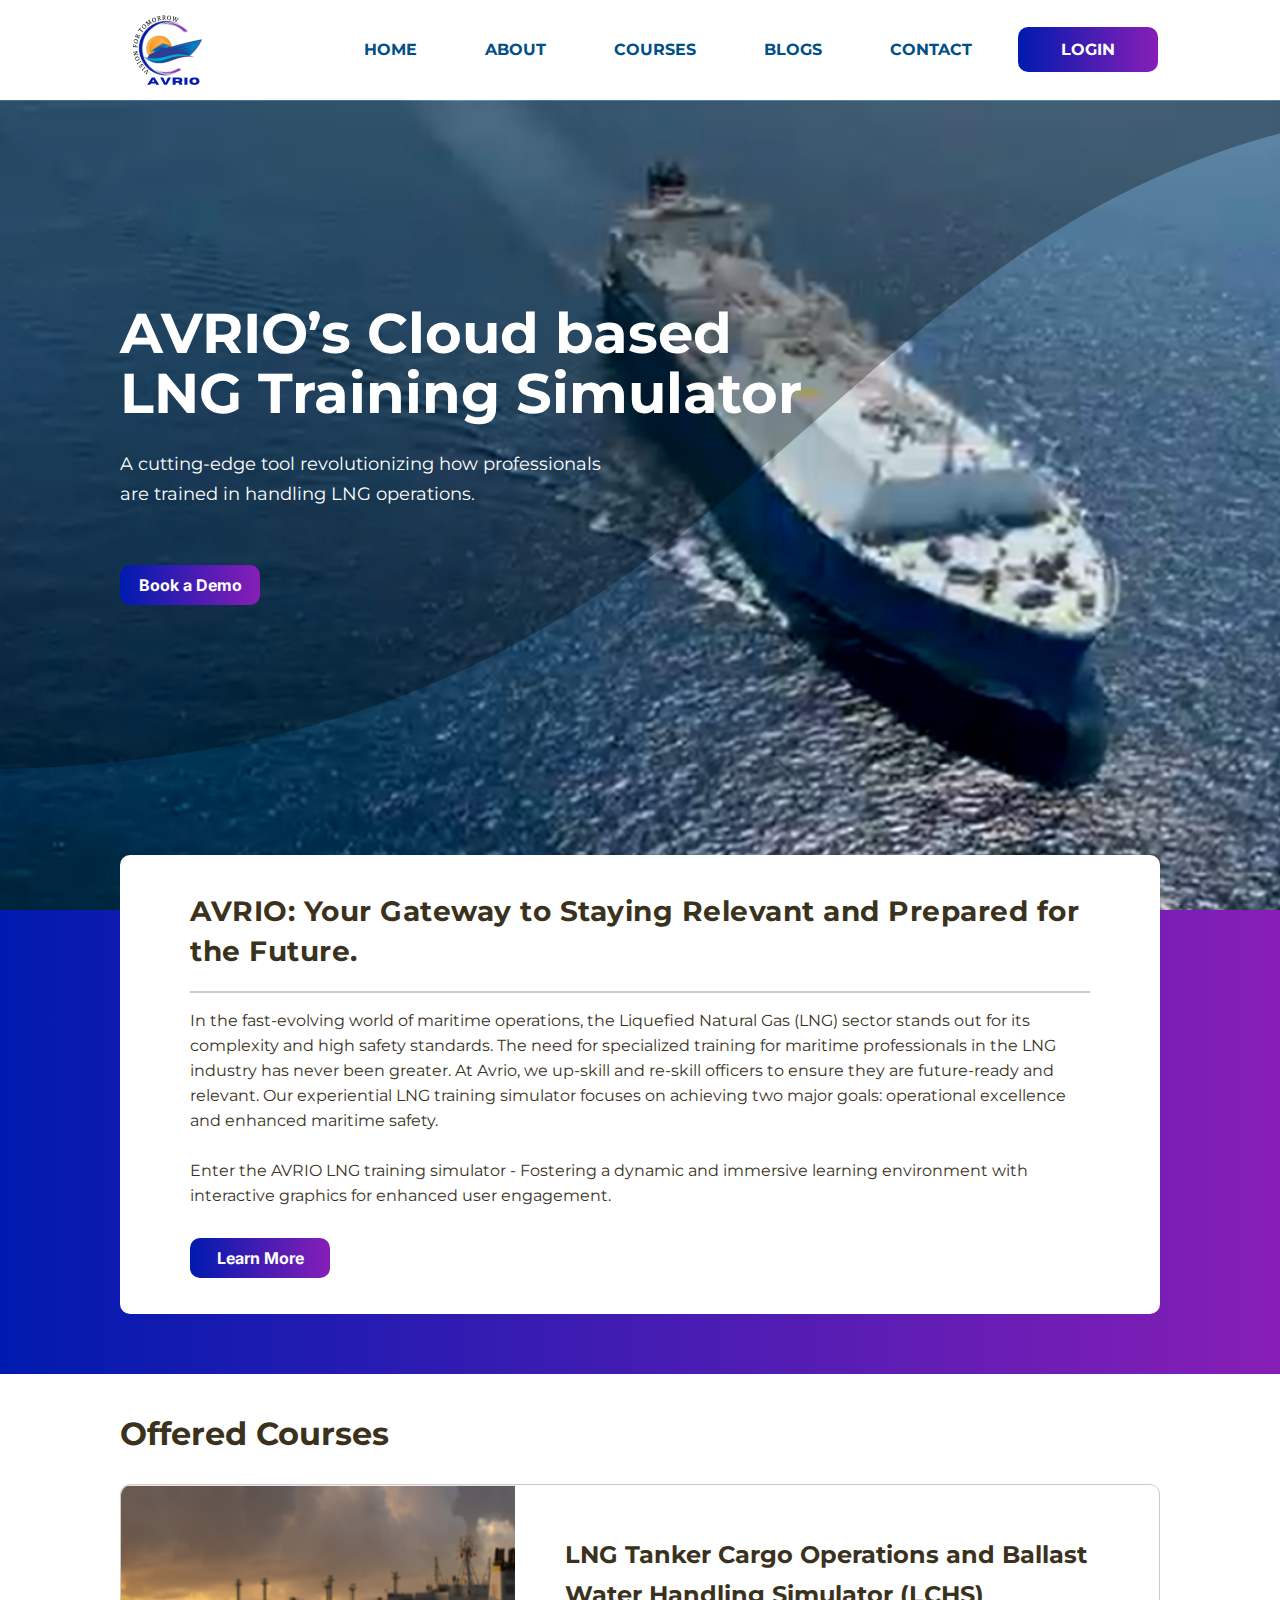
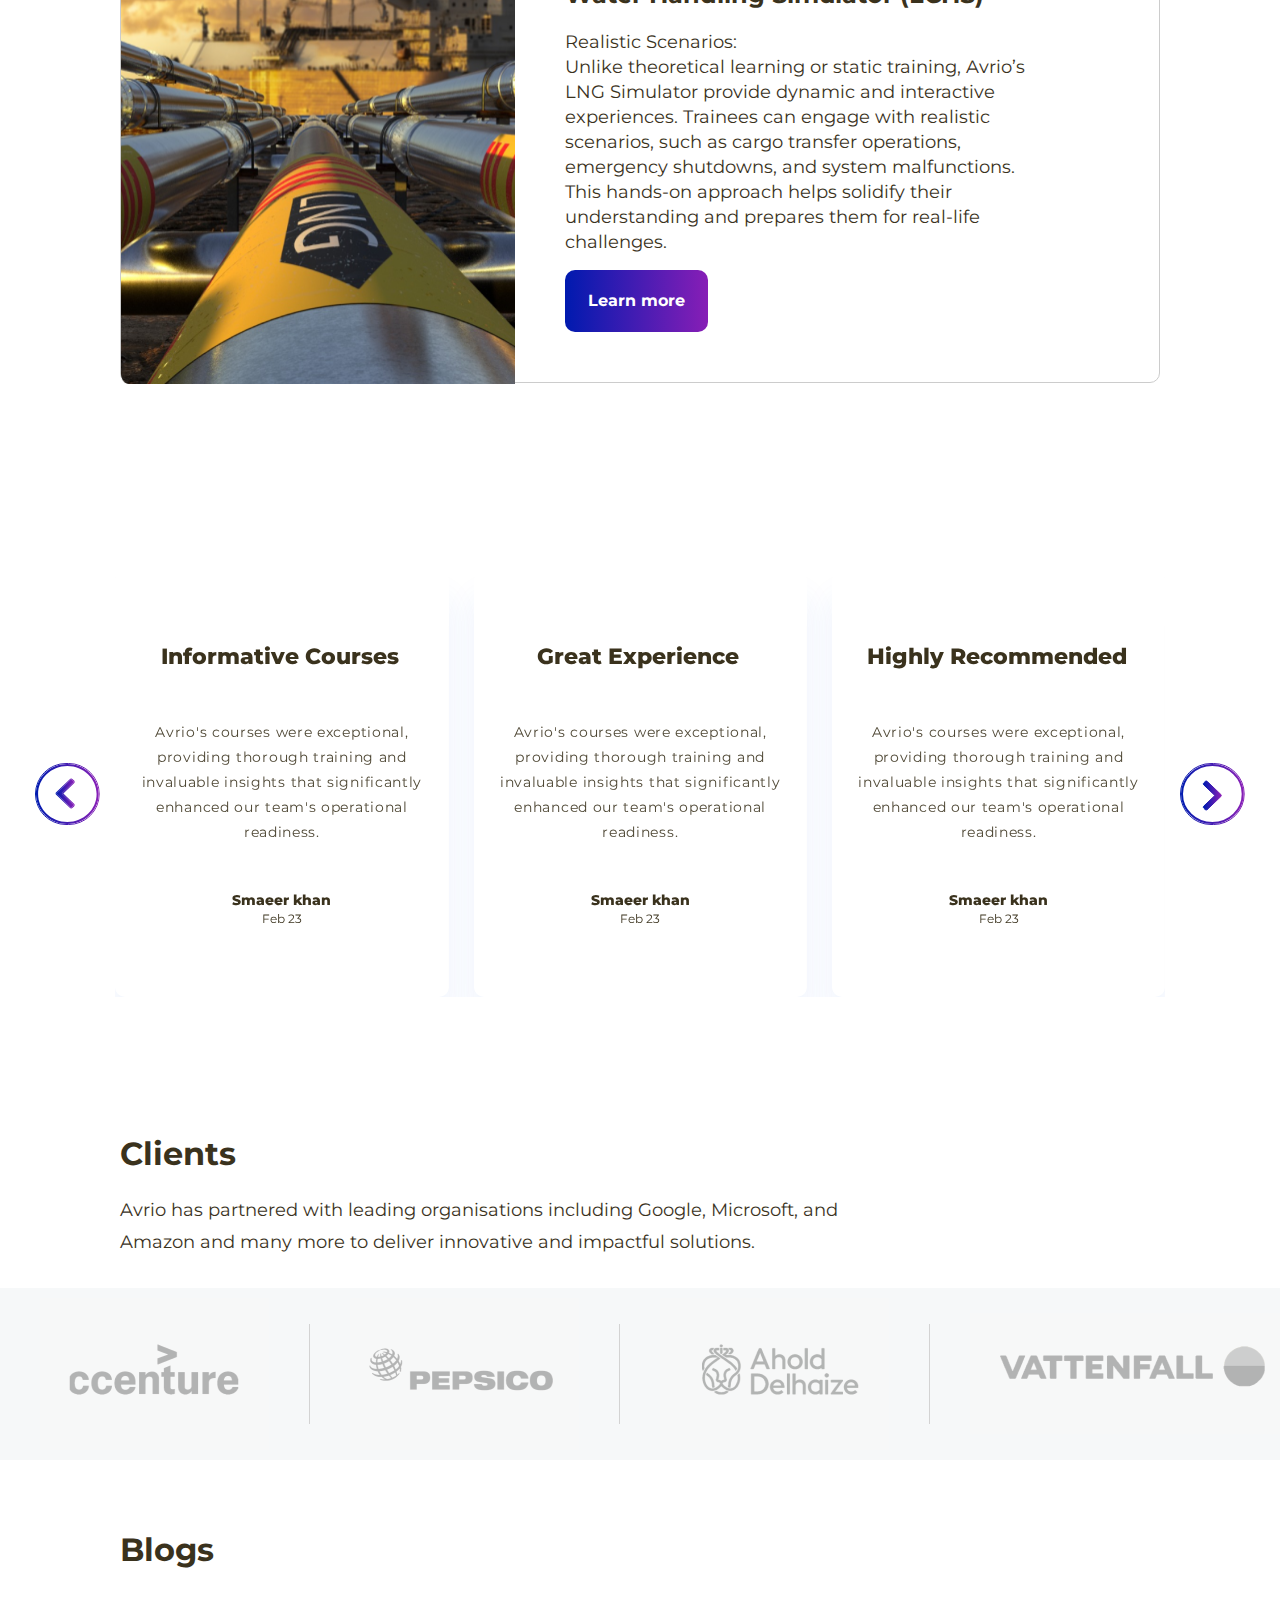
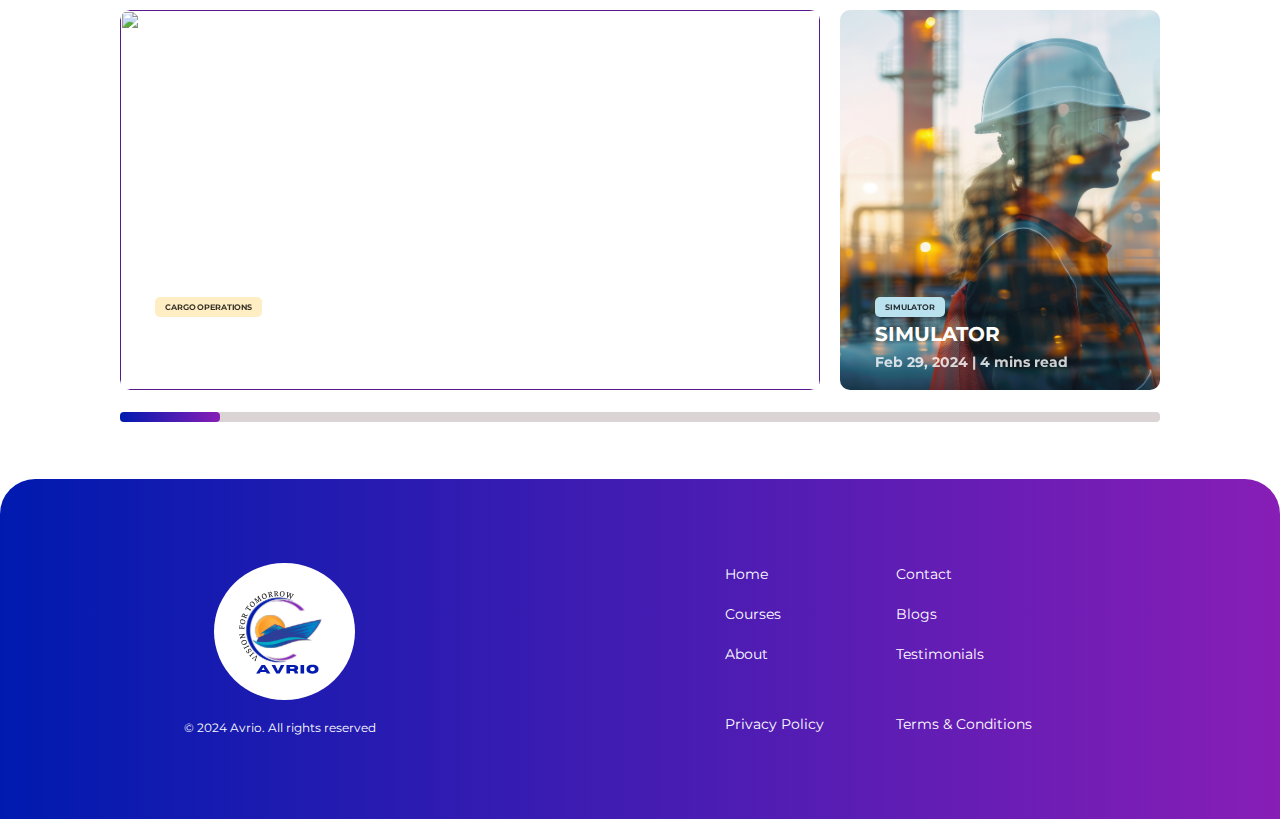
==== index.html @ a109f027 "styles" ====
<!DOCTYPE html>
<html lang="en">

<head>
    <meta charset="UTF-8">
    <meta name="viewport" content="width=device-width, initial-scale=1.0">
    <title>Avrio</title>
    <link rel="preconnect" href="https://fonts.googleapis.com">
    <link rel="preconnect" href="https://fonts.gstatic.com" crossorigin>
    <link href="https://fonts.googleapis.com/css2?family=Montserrat:ital,wght@0,100..900;1,100..900&display=swap"
        rel="stylesheet">

    <link rel="preconnect" href="https://fonts.googleapis.com">
    <link rel="preconnect" href="https://fonts.gstatic.com" crossorigin>
    <link
        href="https://fonts.googleapis.com/css2?family=Inter:ital,opsz,wght@0,14..32,100..900;1,14..32,100..900&display=swap"
        rel="stylesheet">

    <!-- Link Swiper's CSS -->
    <link rel="stylesheet" href="https://unpkg.com/swiper/swiper-bundle.min.css"/>

    <!-- Fontawesome CDN Link -->
    <link rel="stylesheet" href="https://cdnjs.cloudflare.com/ajax/libs/font-awesome/6.0.0-beta3/css/all.min.css"/>
    <link rel="stylesheet" href="https://cdnjs.cloudflare.com/ajax/libs/font-awesome/4.7.0/css/font-awesome.min.css">

    <link rel="stylesheet" href="./style.css" />

</head>

<body>
    <!-- <nav class="custom-nav">
        <img class="logo" src="./assets/avrio-logo.svg" alt="Logo" />

        <div class="nav-links-container">
            <ul class="nav-links">
                <li class="nav-item"><a href="./home.html">HOME</a></li>
                <li class="nav-item"><a href="./course.html">COURSES</a></li>
                <li class="nav-item"><a href="./course-home.html">ABOUT</a></li>
                <li class="nav-item"><a href="./course-home.html">BLOGS</a></li>
                <li class="nav-item"><a href="./home.html">CONTACT</a></li>
            </ul>
            <button class="login-button">LOGIN</button>
        </div>
        <div class="humbargar">
            <div class="line1"></div>
            <div class="line2"></div>
            <div class="line3"></div>
          </div>
    </nav> -->

    <nav class="nav">
        <img src="./assets/avrio-logo.svg" alt="">
        <ul>
          <li><a href="./home.html">HOME</a></li>
          <li><a href="./course.html">ABOUT</a></li>
          <li><a href="./course-home.html">COURSES</a></li>
          <li><a href="./course-home.html">BLOGS</a></li>
          <li><a href="./home.html">CONTACT</a></li>
          <li><a href="#">LOGIN</a></li>
        </ul>
        <div class="humbargar">
          <div class="line1"></div>
          <div class="line2"></div>
          <div class="line3"></div>
        </div>
      </nav>




    <!-- hero section -->
    <section class="hero">
        <div class="banner">
            <svg xmlns="http://www.w3.org/2000/svg" width="100%" height="100%" fill="none"
                class="hero-svg">
                <path d="M1540 1C764 3.66758 847.5 704 -111 668.5V341.25V1H1540Z" fill="black" fill-opacity="0.3"
                    stroke="none" />
            </svg>
            <div class="hero-text">
                <h1 class="text-white text-[56px] font-bold font-['Montserrat'] leading-[60px] pb-[26px]">AVRIO’s Cloud
                    based
                    <br />LNG Training Simulator<br />
                </h1>
                <h3 class=" text-white text-lg font-normal font-['Montserrat'] leading-[30px] pb-[56px] w-[60%]">A
                    cutting-edge
                    tool revolutionizing how professionals are trained in handling LNG operations.</h3>

                <div class="button-container">
                    <div class="button-background"></div>
                    <div class="button-text">Book a Demo</div>
                </div>
            </div>
        </div>

        <section class="about">
            <div class="wrapper">
                <div class="aboutcontent">
                    <h3
                        class="text-[#3a321d] text-[28px] font-bold font-['Montserrat'] leading-10 pb-[15px] text-weight-700 tracking-wide">
                        AVRIO:
                        Your Gateway to Staying Relevant and Prepared for the Future.</h3>

                    <hr class="hr" />

                    <p
                        class="bodycontent">
                        In the fast-evolving world of maritime operations, the Liquefied Natural Gas (LNG) sector stands
                        out for its complexity and high safety standards. The need for specialized training for maritime
                        professionals in the LNG industry has never been greater. At Avrio, we up-skill and re-skill
                        officers to ensure they are future-ready and relevant. Our experiential LNG training simulator
                        focuses on achieving two major goals: operational excellence and enhanced maritime safety.
                        <br><br> Enter the AVRIO LNG training simulator - Fostering a dynamic and immersive learning
                        environment with interactive graphics for enhanced user engagement.
                    </p>
                    <div class="button-container">
                        <div class="button-background"></div>
                        <div class="button-text">Learn More</div>
                    </div>
                </div>
            </div>
        </section>
    </section>

    <!-- Offered course -->
    <section class="offered-course">
        <h3>Offered Courses</h3>

        <div class="offered-course-container">
            <div class="img-div">
                <img src="./assets/courses.png"/>
            </div>
            <div class="text-div">
                <h4>LNG Tanker Cargo
                    Operations and Ballast Water Handling Simulator (LCHS)</h4>
                <p>
                    Realistic
                    Scenarios: <br /> Unlike theoretical learning or static training, Avrio’s LNG Simulator provide
                    dynamic and interactive experiences. Trainees can engage with realistic scenarios, such as cargo
                    transfer operations, emergency shutdowns, and system malfunctions. This hands-on approach helps
                    solidify their understanding and prepares them for real-life challenges.
                </p>

                <button>Learn more</button>
            </div>
        </div>
    </section>

    <!-- Testimonial -->
    <section class="testimonial-bg testimonial">
        <div class="heading">
            Testimonials
        </div>
        <section class="section">
    
            <div class="swiper mySwiper">
              <div class="swiper-wrapper content">
        
                <div class="swiper-slide card card1">
                    <div class="content">
                        <h2>Informative Courses</h2>
                        <p>Avrio's courses were exceptional, providing thorough training and invaluable insights that significantly enhanced our team's operational readiness.</p>
                        <h3>Smaeer khan</h3>
                        <span>Feb 23</span>
                    </div>
                </div>
                <!-- card 2 -->
                <div class="swiper-slide card card1">
                    <div class="content">
                        <h2>Great Experience</h2>
                        <p>Avrio's courses were exceptional, providing thorough training and invaluable insights that significantly enhanced our team's operational readiness.</p>
                        <h3>Smaeer khan</h3>
                        <span>Feb 23</span>
                    </div>
                </div>
                <!-- card 3 -->
                <div class="swiper-slide card card1">
                    <div class="content">
                        <h2>Highly Recommended</h2>
                        <p>Avrio's courses were exceptional, providing thorough training and invaluable insights that significantly enhanced our team's operational readiness.</p>
                        <h3>Smaeer khan</h3>
                        <span>Feb 23</span>
                    </div>
                </div>
                  <!-- card 4 -->
                  <div class="swiper-slide card card1">
                    <div class="content">
                        <h2>Great Experience</h2>
                        <p>Avrio's courses were exceptional, providing thorough training and invaluable insights that significantly enhanced our team's operational readiness.</p>
                        <h3>Smaeer khan</h3>
                        <span>Feb 23</span>
                    </div>
                </div>
                  <!-- card 5 -->
                  <div class="swiper-slide card card1">
                    <div class="content">
                        <h2>Highly Recommended</h2>
                        <p>Avrio's courses were exceptional, providing thorough training and invaluable insights that significantly enhanced our team's operational readiness.</p>
                        <h3>Smaeer khan</h3>
                        <span>Feb 23</span>
                    </div>
                </div>
             
              </div>
            </div>
        
            <div>
                <img src="./assets/Frame 1419.svg" class="swiper-button-next"/>
            </div>
            <div >
                <img src="./assets/Frame 1420.svg" class="swiper-button-prev"/>
            </div>
          </section>
    </section>
  
    <!----clients logo-->
    <section class="clients">
        <div class="client-text">
            <h3>Clients</h3>
            <p>Avrio
                has
                partnered with leading organisations including Google, Microsoft, and Amazon and many more to deliver
                innovative and impactful solutions.</p>
        </div>

        <div class="logos">
            <div class="logos-slide">
                    <img src="./assets/ccenture.png" />
                    <span></span>
                    <img src="./assets/pepsico.png" />
                    <span></span>
                    <img src="./assets/ahold.png" />
                    <span></span>
                    <img src="./assets/fattenfall.png" />
                    <span></span>
            </div>

            <div class="logos-slide">
                <img src="./assets/ccenture.png" />
                <span></span>
                <img src="./assets/pepsico.png" />
                <span></span>
                <img src="./assets/ahold.png" />
                <span></span>
                <img src="./assets/fattenfall.png" />
                <span></span>
            </div>
        </div>
    </section>

    <!-----blog post-->
    <section id="blog-posts" class="blog-main">
        <h3 class="blog-heading">Blogs</h3>
        <div class="wrapper">
            <div class="blog-posts">
                <div class="post">
                    <a href="" class="post-link">
                        <img src="./assets/Blog 1.jpeg"  class="post-image">
                        <div class="post-category" style="background-color: #ffeec3;">
                            <p>CARGO OPERATIONS</p>
                        </div>
                        <h3 class="post-title">CARGO OPERATIONS</h3>
                        <p class="post-date">Feb 29, 2024  |  4 mins read</p>
                    </a>
                </div>

                <div class="post">
                    <a href="" class="post-link">
                        <img src="./assets/Blog 2.jpeg"  class="post-image">
                        <div class="post-category" style="background-color: #b9e1ee;">
                            <p>
                            SIMULATOR</p>
                        </div>
                        <h3 class="post-title">SIMULATOR</h3>
                        <p class="post-date">Feb 29, 2024  |  4 mins read</p>
                    </a>
                </div>
            </div>
            <div class="scrollbar">
                <div class="scrollbartrack">
                    <div class="scrollthumb"></div>
                </div>
            </div>
        </div>
    </section>

    <!-- footer -->
    <footer>
        <div class="wrapper">
            <div class="row">
                <div class="col1">
                    <img src="./assets/avrio-logo.svg" alt="logo">
                    <p class="bodycontent">© 2024 Avrio. All rights reserved</p>
                </div>

                <div class="col2">
                    <ul class="quicklink">
                        <li class="text-white text-sm font-normal font-['Montserrat'] leading-10"><a href="#">Home</a></li>
                        <li class="text-white text-sm font-normal font-['Montserrat'] leading-10"><a href="#">Courses</a></li>
                        <li class="text-white text-sm font-normal font-['Montserrat'] leading-10"> <a href="#">About</a></li>
                        <li class="text-white text-sm font-normal font-['Montserrat'] leading-10"> <a href="#">Privacy Policy</a></li>

                    </ul>
                </div>
                <div class="col3">
                    <ul class="quicklink">
                        <li class="text-white text-sm font-normal font-['Montserrat'] leading-10"><a href="#">Contact</a></li>
                        <li class="text-white text-sm font-normal font-['Montserrat'] leading-10"><a href="#">Blogs</a></li>
                        <li class="text-white text-sm font-normal font-['Montserrat'] leading-10"> <a href="#">Testimonials</a></li>
                        <li class="text-white text-sm font-normal font-['Montserrat'] leading-10"> <a href="#">Terms & Conditions</a></li>

                    </ul>
                </div>
            </div>
        </div>
    </footer>



    <script src="https://unpkg.com/swiper/swiper-bundle.min.js"></script>

    <script>
    // blog
        document.addEventListener('DOMContentLoaded', function () {
            const scrollbar = document.querySelector(".scrollbar");
            const scrollbartrack = document.querySelector(".scrollbartrack");
            const scrollthumb = document.querySelector(".scrollthumb");
            const blogposts = document.querySelector(".blog-posts");

            let isDragging = false;
            let startX, scrollLeft, thumbLeft;

            scrollthumb.addEventListener("mousedown", (e) => {
                isDragging = true;
                startX = e.pageX - scrollbartrack.getBoundingClientRect().left;
                scrollLeft = blogposts.scrollLeft;
                thumbLeft = scrollthumb.offsetLeft;
                document.body.style.cursor = 'grabbing';
            });

            document.addEventListener("mouseup", () => {
                isDragging = false;
                document.body.style.cursor = 'default';
            });

            document.addEventListener("mousemove", (e) => {
                if (!isDragging) return;
                e.preventDefault();

                const x = e.pageX - scrollbartrack.getBoundingClientRect().left;
                const walk = ((x - startX) / scrollbartrack.offsetWidth) * blogposts.scrollWidth;
                blogposts.scrollLeft = scrollLeft + walk;

                // Update the thumb position
                const maxThumbLeft = scrollbartrack.offsetWidth - scrollthumb.offsetWidth;
                thumbLeft = (blogposts.scrollLeft / blogposts.scrollWidth) * scrollbartrack.offsetWidth;
                thumbLeft = Math.max(0, Math.min(thumbLeft, maxThumbLeft)); // Keep thumb within bounds
                scrollthumb.style.left = `${thumbLeft}px`;
            });
        });


    // testimonial

      var swiper = new Swiper(".mySwiper", {
        slidesPerView: 3,
        spaceBetween: 25,
        slidesPerGroup: 1,
        loop: true,
        loopFillGroupWithBlank: true,
        pagination: {
          el: ".swiper-pagination",
          clickable: true,
        },
        navigation: {
          nextEl: ".swiper-button-next",
          prevEl: ".swiper-button-prev",
        },
        breakpoints: {
      // When the width is >= 1024px (desktop)
      1024: {
        slidesPerView: 3,
      },
      // When the width is >= 768px (tablet)
      768: {
        slidesPerView: 2, // Show 2 cards per row on tablets
      },
      // When the width is < 768px (mobile)
      0: {
        slidesPerView: 1, // Show 1 card per row on mobile
      },
    },
      });






      let button=document.querySelector(".humbargar");
let menu=document.querySelector(".nav ul");
button.addEventListener("click", ()=>{
  menu.classList.toggle("display");
  button.children[0].classList.toggle("toggle1");
  button.children[1].classList.toggle("toggle2");
  button.children[2].classList.toggle("toggle3");
});
     

    </script>

    <script src="./script.js"></script>

</body>

</html>
---- style.css ----
* {
    padding: 0;
    margin: 0;
    box-sizing: border-box;
  }

  body{
    overflow-x: hidden;
  }
  /* 
  .custom-nav {
    height: 99px;
    background-color: white;
    backdrop-filter: blur(30px);
    display: flex;
    justify-content: space-between;
    padding-left: 7rem;
    padding-right: 7rem;
    align-items: center;
    margin-left: auto;
    margin-right: auto;
    position: fixed; 
    top: 0; 
    width: 100%; 
    z-index: 1000;
  }
  
  .logo {
      width: 103.56px;
      height: 101.56px;
    }
  
  .nav-links-container {
    display: flex;
    gap: 40px;
    align-items: center;
    justify-content: center;
    height: 29px;
  }
  
  .nav-links {
    list-style: none;
    display: flex;
    flex-direction: row;
    gap: 60px;
  }
  
  .nav-item {
    width: auto;
    height: 29px;
    text-align: center;
    color: #005087;
    font-size: 1rem;
    font-weight: bold;
    font-family: "Montserrat", sans-serif;
  }
  
  .nav-item a {
    text-decoration: none;
    color: #005087;
  }
  
  .login-button {
    width: 140px;
    height: 45px;
    background: linear-gradient(to right, #001aaf, #871eb6);
    border-radius: 10px;
    text-align: center;
    color: white;
    font-size: 1rem;
    font-weight: bold;
    font-family: "Montserrat", sans-serif;
    border: none;
    cursor: pointer;
    display: flex;
    justify-content: center;
    align-items: center;
  } */
  
  /* hero section */
  
  .hero {
    margin-top: 100px;
    position: relative;
  }
  
  .banner {
    background-image: url("./assets/ship.png");
    background-repeat: no-repeat;
    background-position: center;
    background-size: cover;
    position: relative;
    /* height: 671px; */
    height: 90vh;
  }
  
  .hero-svg {
    position: absolute;
    bottom: 0;
    left: 0;
  }
  
  .hero-text {
    position: absolute;
    top: 25%;
    left: 0;
    margin-left: 120px;
    z-index: 20;
    color: white;
  }
  
  .hero-text h1 {
    color: white;
    font-size: 56px;
    font-weight: bold;
    font-family: "Montserrat", sans-serif;
    line-height: 60px;
    padding-bottom: 26px;
  }
  
  .hero-text h3 {
    color: white;
    font-size: 18px;
    font-weight: normal;
    font-family: "Montserrat", sans-serif;
    line-height: 30px;
    padding-bottom: 56px;
    width: 60%;
  }
  
  /* button */
  .button-container {
    width: 140px;
    height: 40px;
    position: relative;
  }
  
  .button-background {
    width: 100%;
    height: 100%;
    position: absolute;
    background: linear-gradient(90deg, #001aaf 0%, #871eb6 100%);
    border-radius: 10px;
  }
  
  .button-text {
    width: 100%;
    height: 100%;
    position: absolute;
    top: 0;
    left: 0;
    display: flex;
    align-items: center;
    justify-content: center;
    text-align: center;
    color: white;
    font-size: 16px;
    font-family: "Inter", sans-serif;
    font-weight: 700;
  }
  
  /* about */
  
  .about {
    background: linear-gradient(90deg, #001aaf 0%, #871eb6 100%);
    position: relative;
    padding-top: 85px;
    z-index: 1;
    padding-bottom: 60px;
  }
  
  .hr {
    height: 1.5px;
    border: none;
    background-color: #ccc;
    margin: 5px 0px;
  }
  
  .aboutcontent {
    border-radius: 10px;
    background-color: white;
    padding: 36px 70px 36px 70px;
    margin-top: -140px;
    z-index: 8;
    position: relative;
    margin-left: 120px;
    margin-right: 120px;
  }
  
  .aboutcontent p {
    margin-bottom: 20px;
    color: #3a321d;
    font-size: 16px;
    font-weight: normal;
    font-family: "Montserrat", sans-serif;
    line-height: 25px;
    padding-top: 10px;
    padding-bottom: 10px;
  }
  
  .aboutcontent h3 {
    color: #3a321d;
    font-size: 28px;
    font-weight: bold;
    font-family: "Montserrat", sans-serif;
    line-height: 40px; /* Tailwind leading-10 */
    padding-bottom: 15px;
    letter-spacing: 0.5px;
  }
  
  /* offered courses */
  .offered-course {
    margin: 50px 120px 50px 120px;
  }
  
  .offered-course h3 {
    color: #3a321d;
    font-family: "Montserrat", sans-serif;
    font-size: 32px;
    font-weight: bold;
    line-height: 20px;
    margin-bottom: 40px;
  }
  
  .offered-course-container {
    display: flex;
    width: 100%;
    border: 1px solid #ccc;
    border-radius: 10px;
    height: 499px;
    transition: box-shadow 0.3s ease;
  }
  
  .offered-course-container:hover {
    box-shadow: rgba(100, 100, 111, 0.2) 0px 7px 29px 0px;
  }
  
  .img-div {
    height: 499px;
    width: 38%;
  }
  
  .img-div img {
    width: 100%;
    height: 499px;
  }
  
  .text-div {
    width: 62%;
    padding: 50px;
    display: flex;
    flex-direction: column;
    justify-content: space-between;
  }
  
  .text-div h4 {
    color: #3a321d;
    font-family: "Montserrat", sans-serif;
    font-size: 24px;
    font-weight: bold;
    line-height: 40px;
  }
  
  .text-div p {
    color: #3a321d;
    font-family: "Montserrat", sans-serif;
    font-size: 18px;
    line-height: 25px;
    width: 90%;
  }
  
  .text-div button {
    width: 142.15px;
    height: 61.94px;
    background: linear-gradient(to right, #001aaf, #871eb6);
    border-radius: 10px;
    text-align: center;
    color: white;
    font-size: 16px; /* Tailwind text-base */
    font-weight: bold;
    font-family: "Montserrat", sans-serif;
    border: none;
  }
  
  /* testimonial */
  
  .testimonial-bg {
    background-image: url("./assets/Testimonials.jpeg");
    background-repeat: no-repeat;
    background-position: center;
    background-size: cover;
    height: 631px;
    position: relative;
    padding: 0 25px;
  }
  
  .testimonial .heading {
    color: #fff;
    font-family: "Montserrat", sans-serif;
    font-size: 32px;
    font-weight: bold;
    line-height: 20px;
    margin-left: 120px;
    padding-top: 50px;
    padding-bottom: 50px;
  }
  
  .section {
    position: relative;
    width: 100%;
    margin-top: 20px;
  }
  
  .swiper-wrapper {
    align-items: center;
  }
  
  .swiper {
    width: 82vw;
    /* margin: 0 120px; */
  }
  
  .swiper-wrapper .card {
    width: 400px;
    background: white;
    box-shadow: 0px 24px 32px rgba(43.55, 99.24, 229.19, 0.08);
    border-radius: 10px;
    padding: 70px 56px;
    display: flex;
    justify-content: center;
    align-items: center;
    text-align: center;
  }
  
  .card h2 {
    width: 18rem; /* Equivalent to w-72 */
    text-align: center;
    color: #3a321d;
    font-size: 22px;
    font-weight: 800; /* Tailwind's font-extrabold */
    font-family: "Montserrat", sans-serif;
  }
  
  .card p {
    width: 292px;
    height: 141px;
    text-align: center;
    color: rgba(58, 50, 29, 0.9); /* Equivalent to #3a321d/90 */
    font-size: 14px; /* Equivalent to text-sm */
    font-weight: normal;
    font-family: "Montserrat", sans-serif;
    line-height: 25px;
    letter-spacing: 0.05em; /* Tailwind's tracking-wide */
  }
  
  .card h3 {
    text-align: center;
    color: #3a321d;
    font-size: 14px; /* Equivalent to text-sm */
    font-weight: 800; /* Tailwind's font-extrabold */
    font-family: "Montserrat", sans-serif;
  }
  
  .card span {
    text-align: center;
    color: #3a321d;
    font-size: 12px; /* Equivalent to text-xs */
    font-weight: normal;
    font-family: "Montserrat", sans-serif;
  }
  
  .content p {
    margin: 50px 0 30px 0;
  }
  
  .swiper-button-next,
  .swiper-button-prev {
    opacity: 1;
    color: white;
    transition: all 0.3s ease;
    width: 65px !important;
    height: 62px !important;
  }
  
  /* client section */
  .clients {
    margin: 80px 0;
  }
  
  .client-text {
    margin: 0 120px;
  }
  
  .client-text h3 {
    color: #3a321d;
    font-family: "Montserrat", sans-serif;
    font-size: 32px;
    font-weight: bold;
    line-height: 20px;
  }
  
  .client-text p {
    color: #3a321d;
    font-family: "Montserrat", sans-serif;
    font-size: 18px;
    font-weight: normal;
    line-height: 32px;
    padding-top: 30px;
    padding-bottom: 30px;
    width: 70%;
  }
  
  @keyframes slide {
    from {
      transform: translateX(0);
    }
  
    to {
      transform: translateX(-100%);
    }
  }
  
  .logos {
    overflow: hidden;
    background-color: #f6f8f9;
    white-space: nowrap;
    position: relative;
  }
  
  .logos-slide {
    align-items: center;
    display: inline-flex;
    animation: slide 12s linear infinite;
    padding: 10px 0;
  }
  
  .logos-slide img {
    /* display: inline-block; */
    margin: 0 40px;
    height: 100%;
    position: relative;
  }
  
  .logos-slide span {
    display: block;
    width: 1px; /* Width of the vertical line */
    height: 100px; /* Adjust based on your design */
    background-color: lightgray; /* Color of the vertical line */
    /* margin: 0 10px;  */
  }
  
  /*-----blog post----*/
  .blog-main {
    margin: 50px 120px;
  }
  
  .blog-heading {
    color: #3a321d;
    font-family: "Montserrat", sans-serif;
    font-size: 32px;
    font-weight: bold;
    line-height: 20px;
    padding-bottom: 50px;
  }
  
  .blog-posts {
    display: grid;
    gap: 20px;
    grid-template-columns: repeat(4, 1fr);
    overflow-x: auto;
    scrollbar-width: none;
    margin-bottom: 15px;
    border-radius: 10px;
  }
  
  .post {
    position: relative;
    overflow: hidden;
    width: 700px;
    border-radius: 10px;
    height: 380px;
  }
  
  .post img {
    width: 100%;
    height: 100%;
  }
  
  .post h3 {
    position: absolute;
    left: 5%;
    bottom: 8%;
    color: #fff;
    padding: 10px 0;
  }
  
  .post-category {
    /* display: inline-block; */
    padding: 1px 10px;
    position: absolute;
    bottom: 19%;
    left: 5%;
    border-radius: 5px;
  }
  
  .post-category p {
    opacity: 0.8;
    color: black;
    font-family: "Montserrat", sans-serif;
    font-size: 8px;
    font-weight: bold;
    text-transform: uppercase;
    line-height: 18px;
    letter-spacing: -0.015em;
  }
  
  .post-title {
    color: white;
    font-family: "Montserrat", sans-serif;
    font-size: 1.25rem;
    font-weight: bold;
    line-height: 1.5;
  }
  
  .post-date {
    position: absolute;
    bottom: 5%;
    left: 5%;
    opacity: 0.8;
    color: white;
    font-family: "Montserrat", sans-serif;
    font-size: 0.875rem; /* Tailwind's text-sm */
    font-weight: bold;
    line-height: 18px;
  }
  
  .scrollbar {
    height: 24px;
    width: 100%;
    display: flex;
    align-items: center;
  }
  
  .scrollbartrack {
    height: 0.625rem;
    width: 100%;
    background: #dad4d4;
    position: relative;
    border-radius: 4px;
  }
  
  .scrollbar .scrollthumb:active {
    cursor: grabbing;
    height: 8px;
  }
  
  .scrollthumb {
    position: absolute;
    height: 100%;
    width: 100px;
    background: linear-gradient(90deg, #001aaf 0%, #871eb6 100%);
    border-radius: inherit;
    cursor: grab;
    left: 0;
  }
  
  .scrollthumb::after {
    content: "";
    position: absolute;
    left: 0;
    right: 0;
    top: -10px;
    bottom: -10px;
  }
  
  /* footer */
  
  footer {
    background: linear-gradient(90deg, #001aaf 0%, #871eb6 100%);
    padding: 75px 13.38rem;
    margin-top: 50px;
    border-top-left-radius: 35px;
    border-top-right-radius: 35px;
  }
  
  footer .row {
    display: flex;
  }
  
  footer .row .col1 {
    width: 60%;
    display: flex;
    gap: 20px;
    flex-direction: column;
    justify-content: center;
  }
  
  .col1 p {
    font-family: "Montserrat", sans-serif;
    font-size: 0.75rem;
    font-weight: normal;
  }
  
  .col2,
  .col3 {
    width: 20%;
  }
  
  .quicklink li {
    color: white;
    font-family: "Montserrat", sans-serif;
    font-size: 14px;
    font-weight: normal;
    line-height: 2.5rem;
  }
  
  .quicklink a {
    text-decoration: none;
    color: white;
  }
  
  footer .row .col1 p {
    color: white;
    margin-left: -30px;
  }
  
  footer img {
    border-radius: 50%;
    background-color: white;
    width: 140.44px;
    height: 137px;
  }
  
  footer ul {
    line-height: 2.5em;
    list-style: none;
  }
  
  footer ul li:last-child {
    margin-top: 30px;
  }
  
  /* course page  */
  /* model */
  
  .modal {
    display: none;
    position: fixed;
    z-index: 9999;
    left: 50%;
    top: 50%;
    transform: translate(-50%, -50%);
    width: 100%;
    height: 100%;
    background-color: rgba(0, 0, 0, 0.4);
    overflow: auto;
  }
  
  .modal-content {
    position: relative;
    background-color: white;
    margin: 5% auto;
    /* padding: 40px 50px; */
    border: 1px solid #888;
    width: 60%;
    border-radius: 20px;
    max-width: 830px;
  }
  
  .project-detail {
    position: relative;
    z-index: 1;
    display: flex;
    flex-direction: column;
    justify-content: center;
    gap: 20px;
    background-color: white;
    box-shadow: rgba(100, 100, 111, 0.2) 0px 7px 29px 0px;
    border-radius: 20px;
    /* margin: 100px 120px; */
    padding: 30px 50px;
    /* margin: 60px; */
    margin: 100px 120px;
  }
  
  .project-detail h4 {
    height: 3rem;
    text-align: center;
    color: #666666;
    font-family: "Montserrat", sans-serif;
    font-size: 1.125rem;
    font-weight: bold;
  }
  
  .project-detail form {
    margin-top: 20px;
    display: flex;
    flex-direction: column;
    gap: 30px;
    justify-content: center;
    align-items: center;
  }
  
  .project-detail form input,
  .project-detail form textarea,
  .select-div {
    border: 1px solid #cccccc;
    width: 100%;
    padding: 10px 20px;
    border-radius: 5px;
    box-sizing: border-box;
  }
  
  .project-detail form textarea {
    height: 6.45rem;
  }
  
  .project-detail form input::placeholder,
  .project-detail form textarea::placeholder {
    color: #666;
  }
  
  .project-detail select {
    width: 100%;
    color: #666;
    border: none;
  }
  
  .project-detail button {
    width: 150px;
    padding: 5px 20px;
    border-radius: 10px;
    color: white;
    background: linear-gradient(90deg, #001aaf 0%, #871eb6 100%);
  }
  
  .close {
    color: #aaa;
    float: right;
    font-weight: bold;
    margin-right: -10px;
  }
  
  .close svg {
    transform: scale(0.6);
  }
  
  .close:hover,
  .close:focus {
    color: black;
    text-decoration: none;
    cursor: pointer;
  }
  
  body.modal-open {
    overflow: hidden;
  }
  
  .modal-open .modal {
    overflow-y: auto;
  }
  
  .svg {
    position: absolute;
    z-index: 0;
    bottom: 0;
    left: 0;
    border-radius: 0 0 20px 20px;
  }
  
  .placeholder {
    color: #666666;
    font-family: "Montserrat", sans-serif;
    font-size: 0.875rem; /* Tailwind's text-sm, equivalent to 14px */
    font-weight: bold;
  }
  
  .form-button {
    width: 200px;
    height: 40px;
    position: relative;
  }
  
  .form-button .background {
    width: 200px;
    height: 40px;
    position: absolute;
    top: 0;
    left: 0;
    background: linear-gradient(to right, #001aaf, #871eb6);
    border-radius: 10px;
  }
  
  .form-button .text {
    width: 200px;
    height: 25.78px;
    position: absolute;
    top: 7.11px;
    left: 0;
    text-align: center;
    color: white;
    font-size: 16px;
    font-weight: bold;
    font-family: "Montserrat", sans-serif;
  }
  
  /* hero section */
  
  .course-banner {
    background-image: url("./assets/course-banner.png");
    background-repeat: no-repeat;
    background-position: center;
    background-size: cover;
    /* height: 671px; */
    height: 90vh;
    margin-top: 100px;
  }
  
  .course-hero-text {
    position: absolute;
    top: 25%;
    left: 0;
    margin-left: 120px;
    z-index: 20;
    color: white;
  }
  
  .course-hero-text h1 {
    color: white;
    font-family: "Montserrat", sans-serif;
    font-size: 3.5rem;
    font-weight: bold;
    line-height: 60px;
    width: 65%;
    padding-bottom: 26px;
  }
  
  .course-hero-text h3 {
    color: white;
    font-family: "Montserrat", sans-serif;
    font-size: 1.125rem;
    font-weight: bold;
    line-height: 30px;
    padding-bottom: 56px;
    width: 40%;
  }
  
  .courses {
    margin: 50px 120px;
  }
  
  .course-card {
    display: flex;
    width: 100%;
    border-radius: 10px;
    height: 413px;
    border: 1px solid #ccc;
    transition: box-shadow 0.3s ease;
  }
  
  .course-card:hover {
    box-shadow: rgba(100, 100, 111, 0.2) 0px 7px 29px 0px;
  }
  
  .course-card .img-div {
    height: 413px;
    width: 40%;
  }
  
  .course-card .img-div img {
    width: 100%;
    height: 413px;
  }
  
  .course-card .text-div {
    width: 60%;
    padding: 30px 50px;
    display: flex;
    flex-direction: column;
    justify-content: space-between;
  }
  
  .course-card .text-div h2 {
    color: #3a321d;
    font-family: "Montserrat", sans-serif;
    font-size: 24px;
    font-weight: bold;
    line-height: 40px;
  }
  
  .course-card .text-div p {
    color: #3a321d;
    font-family: "Montserrat", sans-serif;
    font-size: 18px;
    font-weight: normal;
    line-height: 25px;
    margin-top: -10px;
  }
  
  .course-card .text-div button {
    width: 142.15px;
    height: 61.94px;
    background: linear-gradient(to right, #001aaf, #871eb6);
    border-radius: 10px;
    text-align: center;
    color: white;
    font-size: 16px;
    font-weight: bold;
    font-family: "Montserrat", sans-serif;
  }
  
  .container-ship {
    background-image: url("./assets/Key\ Features.jpeg");
    background-repeat: no-repeat;
    background-position: center;
    background-size: cover;
    height: 23.9375rem;
  }
  
  /* course list */
  
  .content-container {
    display: grid;
    grid-template-columns: 1.1fr 1fr;
    background: linear-gradient(90deg, #001aaf 0%, #871eb6 100%);
    border: 3px solid white;
  }
  
  .left-side {
    overflow-y: auto;
    border-right: 3px solid white;
  }
  
  .left-heading {
    color: white;
    font-family: "Montserrat", sans-serif;
    font-size: 42px;
    font-weight: bold;
    line-height: 1.25;
  }
  
  .left-side > div {
    padding: 38px 38px 38px 120px;
    border-bottom: 3px solid white;
  }
  
  .right-side {
    padding: 20px;
    display: flex;
    flex-direction: column;
    justify-content: center;
  }
  
  .right-side-content {
    display: none;
  }
  
  .right-side-content.active {
    display: block;
  }
  
  .right-gap {
    margin-left: 50px;
    margin-right: 75px;
  }
  
  .home2-right-gap {
    margin: 50px 120px 50px 50px;
  }
  
  .right-text {
    display: flex;
    flex-direction: column;
    gap: 30px;
  }
  
  .right-text img {
    width: 6rem;
    height: 6rem;
  }
  
  .right-text h2 {
    color: white;
    font-family: "Montserrat", sans-serif;
    font-size: 32px;
    font-weight: bold;
    line-height: 2.8125rem;
  }
  
  .right-text p {
    color: white;
    font-family: "Montserrat", sans-serif;
    font-size: 1.125rem; /* Equivalent to 18px */
    font-weight: bold;
    line-height: 1.5625rem; /* Equivalent to 25px */
  }
  
  .topic {
    display: flex;
  }
  
  .topic i {
    transition: transform 0.3s ease;
  }
  
  .topic:hover i {
    transform: rotate(180deg);
  }
  
  .topic.rotated i {
    transform: rotate(180deg);
  }
  
  .topic-text {
    display: flex;
    justify-content: space-between;
    width: 100%;
  }
  
  .topic-text p {
    color: white;
    font-family: "Montserrat", sans-serif;
    font-size: 32px;
    font-weight: bold;
    line-height: 2.8125rem;
  }



  /* key benefits for tablet*/

  .keybenefit-section{
    display: none;
    background: linear-gradient(90deg, #001aaf 0%, #871eb6 100%);
    padding: 50px 70px;
  }

    
  .key-left-heading {
    color: white;
    font-family: "Montserrat", sans-serif;
    font-size: 42px;
    font-weight: bold;
    line-height: 1.25;
    margin-bottom: 50px;
    /* margin: 0 70px; */
  }

  .key-accordion {
      max-width: 100%;
      /* margin: 0 70px; */
    }
    
    .key-accordion-item {
     border: 2px solid white;
    }
    
    .key-accordion-title {
      padding: 20px;
      cursor: pointer;
      display: flex;
      justify-content: space-between;
      align-items: center;
      color: white;
      font-family: "Montserrat", sans-serif;
      font-size: 24px;
      font-weight: bold;
      line-height: 1.25;
    }
    
    .key-accordion-title i {
      transition: transform 0.3s ease;
      color : white;
    }
    
    .key-accordion-content {
      display: none;
      font-size : 1.2rem;
      padding: 20px;
    }
    
    .key-accordion-item.active .key-accordion-content {
      display: block;
    }
    
    .active .fas.fa-chevron-down {
      transform: rotate(180deg);
    }

    .key-right-text{
        display: flex;
        flex-direction: column;
        gap: 40px;
    }
  
    .key-right-text img {
      width: 6rem;
      height: 6rem;
    }
    
    
    .key-right-text p {
      color: white;
      font-family: "Montserrat", sans-serif;
      font-size: 1.125rem; /* Equivalent to 18px */
      font-weight: bold;
      line-height: 1.5625rem; /* Equivalent to 25px */
    }




  
  /* key feature */
  .container-ship {
    background-image: url("./assets/Key\ Features.jpeg");
    background-repeat: no-repeat;
    background-position: center;
    background-size: cover;
    height: 23.9375rem;
  }
  
  .container-ship h1 {
    color: white;
    font-family: "Montserrat", sans-serif;
    font-size: 2.25rem; /* Equivalent to 36px */
    font-weight: bold;
    line-height: normal; /* Tailwind's leading-normal is equivalent to normal line-height */
    padding-top: 150px;
    margin-left: 120px;
  }
  
  .key-feature {
    background-color: white;
    position: relative;
    padding-top: 10px;
    z-index: 1;
    padding-bottom: 160px;
  }
  
  .key-feature-text {
    position: relative;
    z-index: 8;
    background-color: white;
    border-radius: 15px;
    padding: 3rem 3.38rem;
    padding-bottom: 60px;
    margin: -160px 120px;
    box-shadow: 0px 24px 32px 0px rgba(44, 99, 229, 0.08);
  }
  
  .key-feature-text h3 {
    color: #272726;
    font-family: "Montserrat", sans-serif;
    font-size: 26px;
    font-weight: bold;
    line-height: 2.5rem;
    padding-bottom: 25px;
  }
  
  .key-feature-text p {
    width: 1075px;
    height: 87px;
    color: #3a321d;
    font-family: "Montserrat", sans-serif;
    font-size: 18px;
    font-weight: normal;
    line-height: 30px;
  }
  
  /* accordion */
  
  .accordion {
    background-image: url("./assets/who's\ it\ for.jpeg");
    background-repeat: no-repeat;
    background-position: center;
    background-size: cover;
    height: 68.625rem;
    margin-bottom: -80px;
    padding: 50px 120px;
  }
  
  .accordion-main {
    height: 59.08694rem;
    padding: 50px 65px;
    border-radius: 10px;
  }
  
  .accordion-container {
    width: 100%;
    display: flex;
    flex-direction: column;
    gap: 15px;
  }
  
  .accordion-item {
    margin-bottom: 10px;
    overflow: hidden;
    transition: box-shadow 0.3s ease;
  }
  
  .accordion-item.active {
  }
  
  .accordion-title {
    margin: 0 15px;
    padding: 15px 0;
    cursor: pointer;
    font-family: "Montserrat", sans-serif;
    font-size: 36px;
    font-weight: 600;
    transition: font-size 0.3s ease;
    color: #fbf2eb;
    border-bottom: 3px solid white;
    width: max-content;
    letter-spacing: 0;
    line-height: 45px;
  }
  
  .accordion-title:hover,
  .accordion-item.active .accordion-title {
    font-size: 56px;
  }
  
  .accordion-content {
    display: none;
    padding: 15px 15px 0 15px;
  }
  
  .accordion-content p {
    margin: 0;
    color: #fbf2eb;
    font-family: "Montserrat", sans-serif;
    font-size: 18px;
    font-weight: bold;
    line-height: 1.75rem;
  }
  
  .accordion-item.active .accordion-content {
    display: block;
  }
  
  .button-div {
    display: flex;
    flex-direction: row;
    gap: 20px;
    margin-top: 50px;
  }
  
  .button-div button {
    width: 142.15px;
    height: 61.94px;
    background: linear-gradient(to right, #001aaf, #871eb6);
    border-radius: 10px;
    color: #fff;
    text-align: center;
    font-family: "Montserrat", sans-serif;
    font-size: 16px;
    font-weight: bold;
    line-height: normal;
    border: none;
  }
  
  /* home 2 */
  
  .home-2-banner {
    background-image: url("./assets/home-2-banner.png");
    background-repeat: no-repeat;
    background-position: center;
    background-size: cover;
    height: 671px;
    margin-top: 100px;
  }
  
  .home-hero-text {
    position: absolute;
    top: 25%;
    left: 0;
    margin-left: 120px;
    z-index: 20;
    color: white;
  }
  
  .home-hero-text h1 {
    color: white;
    font-size: 56px;
    font-weight: bold;
    font-family: "Montserrat", sans-serif;
    line-height: 60px;
    width: 70%;
  }
  
  .home-hero-text p {
    color: white;
    font-size: 1.125rem;
    font-weight: bold;
    font-family: "Montserrat", sans-serif;
    line-height: 30px;
    padding-top: 26px;
    padding-bottom: 26px;
    width: 40%;
  }
  
  .home2-about h3 {
    color: #3a321d;
    font-size: 28px;
    font-weight: bold;
    font-family: "Montserrat", sans-serif;
    line-height: 2.5rem;
    padding-bottom: 55px;
  }
  
  .home2-about p {
    color: #3a321d;
    font-size: 1.125rem;
    font-weight: normal;
    font-family: "Montserrat", sans-serif;
    line-height: 25px;
  }
  
  .content-bg {
    background-image: url("./assets/What\ to\ expect\ 2.jpeg");
    background-repeat: no-repeat;
    background-position: center;
    background-size: cover;
  }
  
  .simulation-course {
    margin: 50px 120px;
  }
  
  .simulation-course .heading {
    margin: 60px 0;
    width: 511px;
    color: #4f4f4f;
    font-size: 32px;
    font-weight: bold;
    font-family: "Inter", sans-serif;
    line-height: 1.25;
  }
  
  .simulation-course-div {
    display: flex;
    flex-direction: column;
    gap: 55px;
  }
  
  .course-div {
    display: flex;
    border-radius: 10px;
    box-shadow: rgba(100, 100, 111, 0.2) 0px 7px 29px 0px;
    height: 290px;
  }
  
  .course-img-div {
    width: 30%;
  }
  
  .course-text-div {
    width: 60%;
    display: flex;
    flex-direction: column;
    gap: 30px;
    padding: 3% 50px;
  }
  
  .course-text-div h2 {
    font-family: "Inter", sans-serif;
    font-size: 24px;
    font-weight: bold;
    line-height: 40px;
    text-align: left;
  }
  
  .course-text-div p {
    width: 587.35px;
    color: #3a321d;
    font-size: 16px;
    font-weight: normal;
    font-family: "Inter", sans-serif;
    line-height: 25px;
  }
  
  .underline-text {
    width: max-content;
    position: relative;
  }
  
  .underline-text::after {
    content: "";
    position: absolute;
    bottom: -5px;
    height: 4px;
    width: 100%;
    left: 0;
    background-color: white;
  }
  
  .contact-support {
    background-color: #021220;
    padding: 50px 120px;
    display: flex;
    flex-direction: column;
    gap: 20px;
  }
  
  .contact-support-title {
    color: #ffffff;
    font-size: 1.5rem; /* 2xl */
    font-weight: bold;
    font-family: "Montserrat", sans-serif;
  }
  
  .contact-support-text {
    color: #ffffff;
    font-size: 1.125rem; /* lg */
    font-weight: 600;
    font-family: "Montserrat", sans-serif;
    line-height: 30px;
  }
  
  .contact-support-email {
    color: #ffffff;
    font-size: 1.125rem; /* lg */
    font-weight: 700; /* font-semibold */
    font-family: "Montserrat", sans-serif;
    text-decoration: underline;
    line-height: 30px;
  }
  
  /* navbar */
  .nav ul li a{
    text-decoration: none;
  }
  .nav ul{
    list-style: none;
  }
  .nav{
    height: 99px;
    background-color: white;
    backdrop-filter: blur(30px);
    display: flex;
    justify-content: space-between;
    padding-left: 7rem;
    padding-right: 7rem;
    align-items: center;
    margin-left: auto;
    margin-right: auto;
    position: fixed; 
    top: 0; 
    width: 100%; 
    z-index: 9999;
  
  }
  .nav ul li{
    margin: 0px 10px;
    display: inline-block;
    padding: 7px 22px;
    text-align: center;
    color: #005087;
    font-size: 1rem;
    font-weight: bold;
    font-family: "Montserrat", sans-serif;
  
  }
  .nav ul li a{
    color: #005087;
    font-size: 1rem;
    font-weight: bold;
    font-family: "Montserrat", sans-serif;
  }
  .nav ul li:last-child a{
    color: white;
  }
  .nav ul li:last-child{
    width: 140px;
    background: linear-gradient(to right, #001aaf, #871eb6);
    height: 45px;
    padding: 12.5px 0 !important;
    border-radius: 10px;
    text-align: center;
    color: white;
    font-size: 1rem;
    font-weight: bold;
    font-family: "Montserrat", sans-serif;
  }
  
  .humbargar{
    height: 24px;
    width: 30px;
    display: none;
   
  }
  .line1,.line2,.line3{
    height: 30%;
    width: 100%;
    background-color: #005087;
    margin-top: 3px;
    border-radius: 5px;
  }






  /* resposnive - tablet*/
  
  @media screen and (max-width:768px) {

    .nav{
       
        padding-left: 3rem;
        padding-right: 3rem;
    }
    .nav ul{
      /* padding: 10px 30px; */
      position: fixed;
      top:99px;
      left: 0;
      height: 90vh;
      width: 100%;
      transform: translateX(-100vw);
      text-align: center;
      transition: transform 0.6s;
      /* box-shadow: rgba(149, 157, 165, 0.2) 0px 8px 24px; */
      background-color: white;
    }
   
    .nav ul li{
      border-bottom: 1px solid rgba(139, 134, 134, 0.144);
      padding: 10px 0px;
      margin: 15px 0px;
      text-align: center;
      padding: 15px 10px;
      display: block;
     
    }
  
    .nav ul li:last-child{
      text-align: center;
      margin:0 auto;
    }
  
    .humbargar{
      display: block;
      cursor: pointer;
    }
    .display{
      transform: translateX(0vw) !important;
      transform: translateX(0%);
    }
    .toggle1{
        transform: rotate(45deg) translate(7px,7px);
      transition: transform 0.6s;
     
    }
    .toggle2{
     display: none;
    }
    .toggle3{
        transform: rotate(-45deg);
      transition: transform 0.6s;
    }




    /* home - hero */

    .banner{
        height: 100vh;
    }

    .hero-text {
        top: 15%;
        left: 0;
        margin:auto 70px;
      }

      /* about */
    .aboutcontent {
        padding: 40px 65px;
        margin-left: 70px;
        margin-right: 70px;
    }


    /* offered course */
    .offered-course {
        margin: 50px 70px 50px 70px;
      }
      
      .offered-course-container {
        display: flex;
        flex-direction: column;
        width: 100%;
        height: auto;
        padding: 50px;
        gap: 50px;
      }
      
      .img-div {
        height: 499px;
        width: 100%;
        /* padding: 50px; */
      }
      
      .img-div img {
        width: 100%;
        height: 499px;
        border-radius: 10px;
      }
      
      .text-div {
        width: 100%;
        padding: 0px;
        gap: 30px;
      }
      
      .text-div p {
        width: 100%;
      }

      /* testimonial */

      .testimonial .heading {
        margin-left: 50px;
      }

      .swiper-button-next,
      .swiper-button-prev {
        opacity: 1;
        color: white;
        transition: all 0.3s ease;
        margin-left: -35px;
        margin-right: -35px;
      }

      .client-text {
        margin: 0 70px;
      }
      
      
      .client-text p {
        width: 100%;
      }
      

      /* blog */
      .blog-main {
        margin: 50px 70px;
      }

      /* footer */
      
  footer {
    padding: 60px 70px;
  
  }
  
  footer .row {
    display: flex;
    justify-content: space-between;
   
  }
  
  footer .row .col1 {
    width: 30%;
    display: flex;
    gap: 30px;
    justify-content: center;
  }
  
  .col2,
  .col3 {
    /* width: 20%; */
    display: flex;
    justify-content: center;
  }
  
  
  footer img {
    border-radius: 50%;
    background-color: white;
    width: 140.44px;
    height: 137px;
  }

  footer .row .col1 p {
    color: white;
    margin-left: 0;
  }



  /* course - hero */

  
  .course-banner {
    width: 100%;
    height: 100vh;
  }
  
  .course-hero-text {
    top: 15%;
    left: 0;
    margin-left: 70px;
  }
  
  .course-hero-text h1 {
    width: 100%;
  }
  
  .course-hero-text h3 {
    width: 100%;
  }
  
  .courses {
    margin: 50px 70px;
  }

  .course-card{
    display: flex;
    flex-direction: column;
    height: auto;
  }

  .course-card .img-div {
    height: 413px;
    width: 100%;
  }
  
  .course-card .text-div {
    width: 100%;
  }
  

  /* key benefit */

  .content-container{
    display: none;
  }

  .keybenefit-section{
    display: block;
  }

  /* key feature */
  .container-ship {
    background-image: url("./assets/Key\ Features.jpeg");
    background-repeat: no-repeat;
    background-position: center;
    background-size: cover;
    height: 23.9375rem;
  }
  
  .container-ship h1 {
    padding-top: 50px;
    margin-left: 70px;
  }
  
  .key-feature {
    background-color: white;
    position: relative;
    padding-top: -100px;
    z-index: 1;
    /* padding-bottom: 160px; */

  }
  
  .key-feature-text {
    padding-bottom: 60px;
    margin: -100px 70px;
  }
  
  .key-feature-text h3 {
    padding-bottom: 25px;
  }
  
  .key-feature-text p {
    word-wrap: break-word;       
    overflow-wrap: break-word;    
    white-space: normal;         
    width: 100%;                
    height: auto;   
  }
  

  /* accordion */
  
  .accordion {
    height: auto;
    margin-bottom: -80px;
    padding: 50px 70px;
  }
  
  .accordion-main {
    height: auto;
    padding: 35px;
  }
  
  .accordion-container {
    width: 100%;
    gap: 15px;
  }
  
  .accordion-item {
    margin-bottom: 10px;
  }
  
  
  .accordion-title {
    margin: 0 5px;
    padding: 5px 0;
    font-size: 26px;
  }
  
  .accordion-title:hover,
  .accordion-item.active .accordion-title {
    font-size: 36px;
  }
  
  .accordion-content {

    padding: 10px 10px 0 10px;
  }
  
  .accordion-content p {
    margin: 0;
    font-size: 16px;
  }
  
  .accordion-item.active .accordion-content {
    display: block;
  }


  /* model */
  
  .modal {
    display: none;
    position: fixed;
    z-index: 9999;
    left: 50%;
    top: 50%;
    transform: translate(-50%, -50%);
    width: 100%;
    height: 100%;
    background-color: rgba(0, 0, 0, 0.4);
    overflow: auto;
  }
  
  .modal-content {
    position: relative;
    background-color: white;
    margin: 5% auto;
    /* padding: 40px 50px; */
    border: 1px solid #888;
    width: 80%;
    border-radius: 20px;
    max-width: 830px;
  }
  
  .project-detail {
    position: relative;
    z-index: 1;
    display: flex;
    flex-direction: column;
    justify-content: center;
    gap: 20px;
    background-color: white;
    box-shadow: rgba(100, 100, 111, 0.2) 0px 7px 29px 0px;
    border-radius: 20px;
    padding: 30px 50px;
    /* margin: 60px; */
    margin: 70px 70px;
  }
  
  .project-detail h4 {
    height: 3rem;
    text-align: center;
    color: #666666;
    font-family: "Montserrat", sans-serif;
    font-size: 1.125rem;
    font-weight: bold;
  }
  
  .project-detail form {
    margin-top: 20px;
    display: flex;
    flex-direction: column;
    gap: 30px;
    justify-content: center;
    align-items: center;
  }
  
  .project-detail form input,
  .project-detail form textarea,
  .select-div {
    border: 1px solid #cccccc;
    width: 100%;
    padding: 10px 20px;
    border-radius: 5px;
    box-sizing: border-box;
  }
  
  .project-detail form textarea {
    height: 6.45rem;
  }
  
  .project-detail form input::placeholder,
  .project-detail form textarea::placeholder {
    color: #666;
  }
  
  .project-detail select {
    width: 100%;
    color: #666;
    border: none;
  }
  
  .project-detail button {
    width: 150px;
    padding: 5px 20px;
    border-radius: 10px;
    color: white;
    background: linear-gradient(90deg, #001aaf 0%, #871eb6 100%);
  }



  /* home 2 */
  
  .home-2-banner {
    height: 90vh;
    margin-top: 100px;
  }
  
  .home-hero-text {
    top: 25%;
    left: 0;
    margin-left: 70px;
  }
  
  .home-hero-text h1 {
    width: 80%;
  }
  
  .home-hero-text p {
    padding-top: 26px;
    padding-bottom: 26px;
    width: 60%;
  }
  
  .content-bg {
    background-image: url("./assets/What\ to\ expect\ 2.jpeg");
    background-repeat: no-repeat;
    background-position: center;
    background-size: cover;
  }
  
  .simulation-course {
    margin: 50px 70px;
  }
  
  
  .simulation-course-div {
    display: flex;
    flex-direction: column;
    gap: 55px;
  }
  
  .course-div {
    display: flex;
    flex-direction: column;
    border-radius: 10px;
    box-shadow: rgba(100, 100, 111, 0.2) 0px 7px 29px 0px;
    height: auto;
    padding: 50px 50px;
    gap: 50px;
  }
  
  .course-img-div {
    width: 100%;
  }
  
  .course-img-div img{
    border-radius: 10px;
  }

  .course-text-div {
    width: 100%;
    display: flex;
    flex-direction: column;
    gap: 30px;
    padding: 0;
    overflow-x: hidden;
  }

  .course-text-div p {
    width: 100%;
  }

  
  .contact-support {
    padding: 50px 70px;
  }
  
  
  }
  


  /* mobile */
  @media screen and (max-width: 480px) {
    /* home */

/* nav */
.nav{
    padding-left: 3rem;
    padding-right: 3rem;
}

/* hero */
    
  .hero-text {
    top: 10%;
    margin-left: 50px;
  }
  
  .hero-text h1 {
    color: white;
    font-size: 46px;
    line-height: 50px;
  }
  
  .hero-text h3 {
    width: 100%;
  }

  
  /* about */
  
  .aboutcontent {
    padding: 36px 50px;
    margin-top: -140px;
    margin-left: 50px;
    margin-right: 50px;
  }
  
  .aboutcontent h3 {
    color: #3a321d;
    font-size: 26px;
    line-height: 35px;
  }
  
  /* offered courses */
  .offered-course {
    margin: 50px;
  }

  .offered-course-container {
    display: flex;
    flex-direction: column;
    width: 100%;
    height: auto;
    padding: 30px;
    gap: 30px;
  }
  
  .img-div {
    height: 399px;
    width: 100%;
    /* padding: 50px; */
  }
  
  .img-div img {
    width: 100%;
    height: 100%;
    border-radius: 10px;
  }
  
  .text-div {
    width: 100%;
    padding: 0px;
    gap: 30px;
  }
  
  .text-div p {
    width: 100%;
  }

/* testimonial */
  .swiper {
    width: 65vw;
  }

  .client-text {
    margin: 0 50px;
  }
  
  
  .client-text p {
    width: 100%;
  }
  

  /* blog */
  .blog-main {
    margin: 50px 50px;
  }

  .post {
    position: relative;
    overflow: hidden;
    width: 400px;
    border-radius: 10px;
    height: 380px;
  }

  /* footer */
footer {
padding: 60px 50px;

}

footer img {
width: 100px;
height: 100px;
}

  /* course - hero */

  
  .course-banner {
    width: 100%;
    height: 100vh;
  }
  
  .course-hero-text {
    top: 10%;
    left: 0;
    margin: 0 50px;
  }
  
  .course-hero-text h1 {
    width: 100%;
    font-size: 46px;
    font-weight: bold;
    line-height: 50px;
  }

    
  .course-hero-text h3 {
    width: 100%;
  }

  
  /*course card */
  .courses {
    margin: 50px 50px;
  }

  .course-card{
    display: flex;
    flex-direction: column;
    height: auto;
    padding: 30px;
    gap: 30px;
  }

  .course-card .img-div {
    height: 413px;
    width: 100%;
  }
  
  .course-card .text-div {
    padding: 0;
    width: 100%;
  }
  

   /* key benefits for tablet*/

   .keybenefit-section{
    padding: 50px 50px;
  }
    
    .key-accordion-title {
      font-size: 20px;
    }
    

  /* key feature */
  
  .container-ship h1 {
    padding-top: 50px;
    margin-left: 50px;
  }
  
  .key-feature-text {
    padding-bottom: 60px;
    padding: 35px;
    margin: -200px 50px;
  }
  
  .key-feature-text h3 {
    padding-bottom: 25px;
  }
  
  .key-feature {
    padding-bottom: 220px;
  }

  
  
  /* accordion */
  
  .accordion {
    height: auto;
    margin-bottom: -80px;
    padding: 50px 50px;
  }
  
  .accordion-main {
    height: auto;
    padding: 30px;
  }
  
  .accordion-title {
    margin: 0 5px;
    padding: 5px 0;
    font-size: 20px;
  }
  
  .accordion-title:hover,
  .accordion-item.active .accordion-title {
    font-size: 26px;
  }
  
  .accordion-content {
    padding: 10px 10px 0 10px;
  }
  
  .accordion-content p {
    margin: 0;
    font-size: 16px;
  }


  
  /* model */
  
  .modal-content {
    border: 1px solid #888;
    width: 90%;
  }
  
  .project-detail {
    padding: 30px 30px;
    margin: 85px 50px;
  }


  

  /* home 2 */
  
  .home-2-banner {
    height: 90vh;
    margin-top: 100px;
  }
  
  .home-hero-text {
    top: 15%;
    left: 0;
    margin-left: 70px;
  }
  
  .home-hero-text h1 {
    width: 80%;
  }
  
  .home-hero-text p {
    padding-top: 26px;
    padding-bottom: 26px;
    width: 60%;
  }
  
  .content-bg {
    background-image: url("./assets/What\ to\ expect\ 2.jpeg");
    background-repeat: no-repeat;
    background-position: center;
    background-size: cover;
  }
  
  
  .simulation-course {
    margin: 50px 0;
  }
  
  .simulation-course .heading {
    margin-left: 50px;
    width: max-content;
  }

    
  .simulation-course-div {
    display: flex;
    flex-direction: column;
    gap: 30px;
  }
  
  .course-div {
    margin: 0 50px;
    padding: 20px;
    height: auto;
    gap: 20px;
  }
  
  .course-img-div {
    width: 100%;
  }
  
  .course-text-div {
    width: 100%;
    display: flex;
    flex-direction: column;
    text-wrap: wrap;
    word-break: normal;
    gap: 30px;
    padding: 1% 0;
  }
  
  .course-text-div h2 {
    font-family: "Inter", sans-serif;
    font-size: 24px;
    font-weight: bold;
    line-height: 40px;
    text-align: left;
  }
  
  .course-text-div p {
    color: #3a321d;
    font-size: 16px;
    word-wrap: break-word;        /* Allows long words to break and wrap */
    overflow-wrap: break-word;    /* Ensures that text wraps within the container */
    white-space: normal;          /* Allows text to wrap onto the next line */
    width: 100%;                  /* Ensures it adjusts to the container */
    height: auto;     
  }

  .contact-support {
    padding: 50px 50px;
  }
  


  }
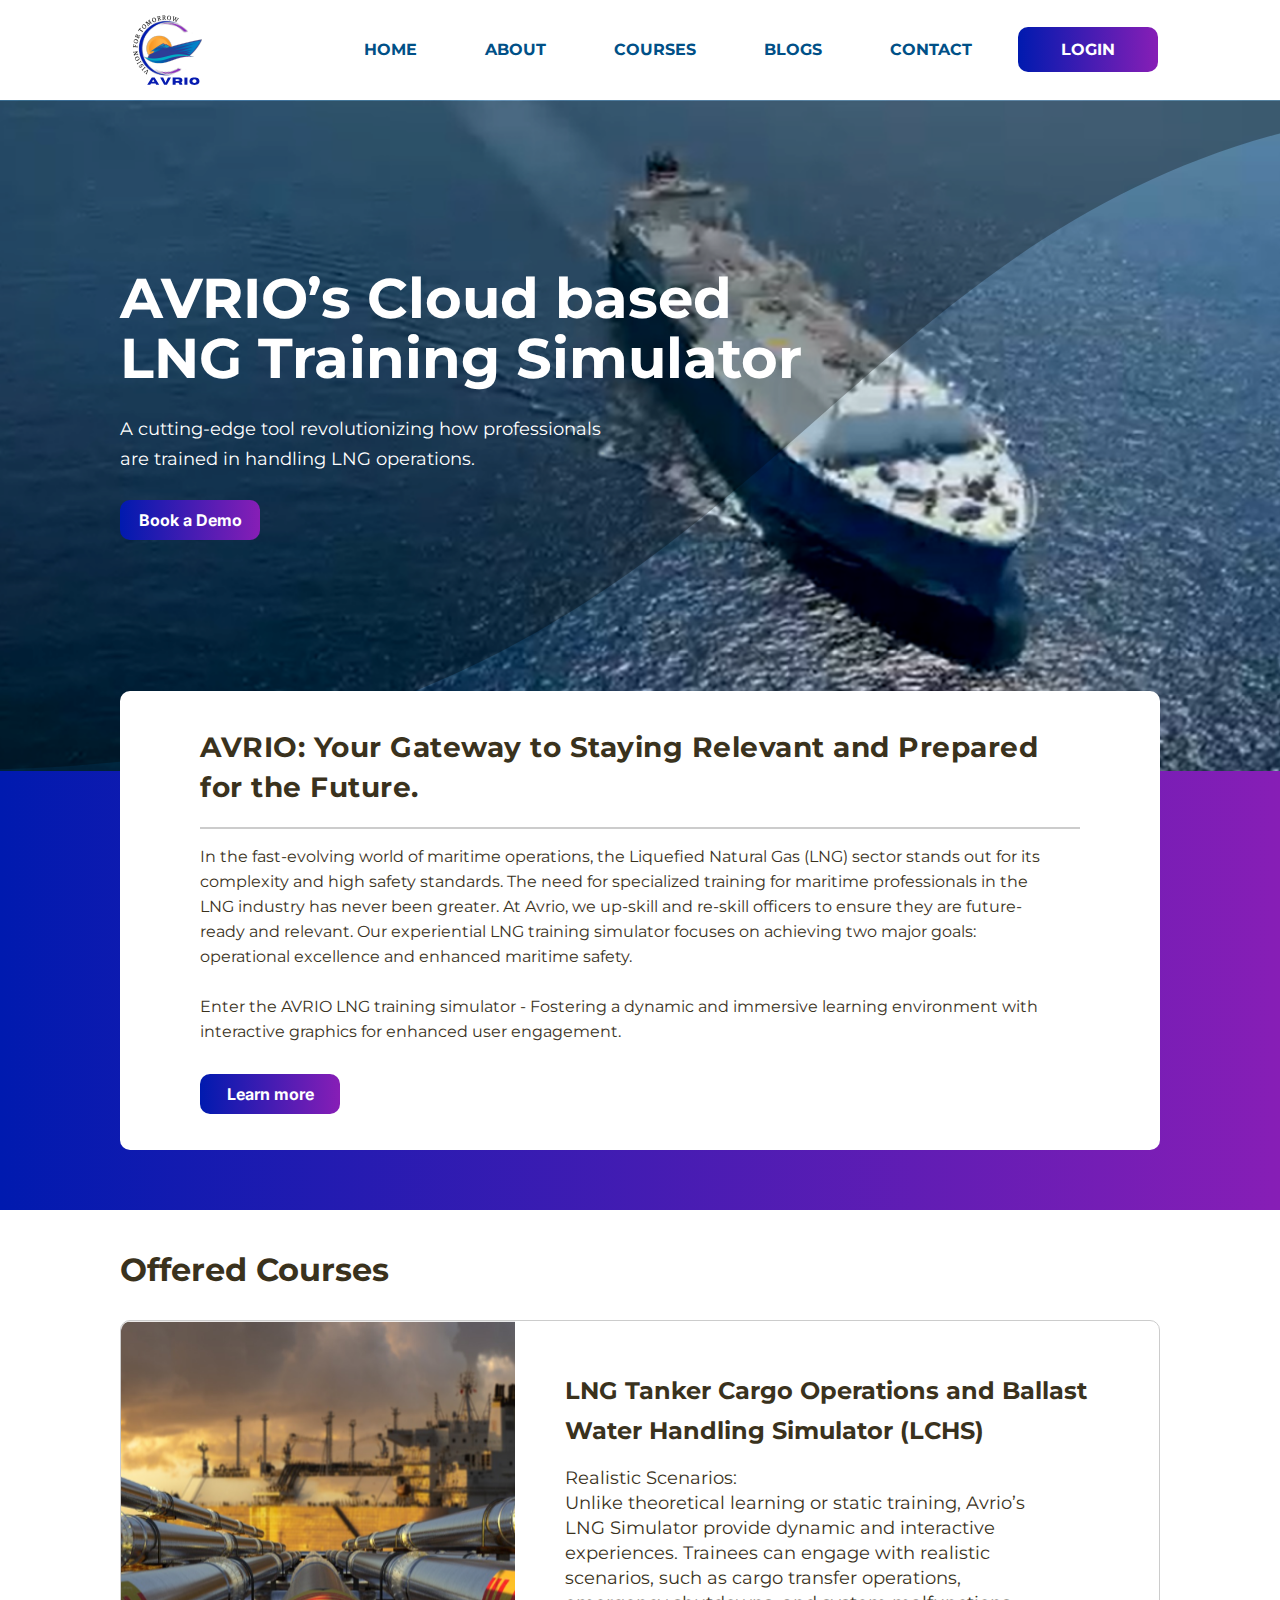
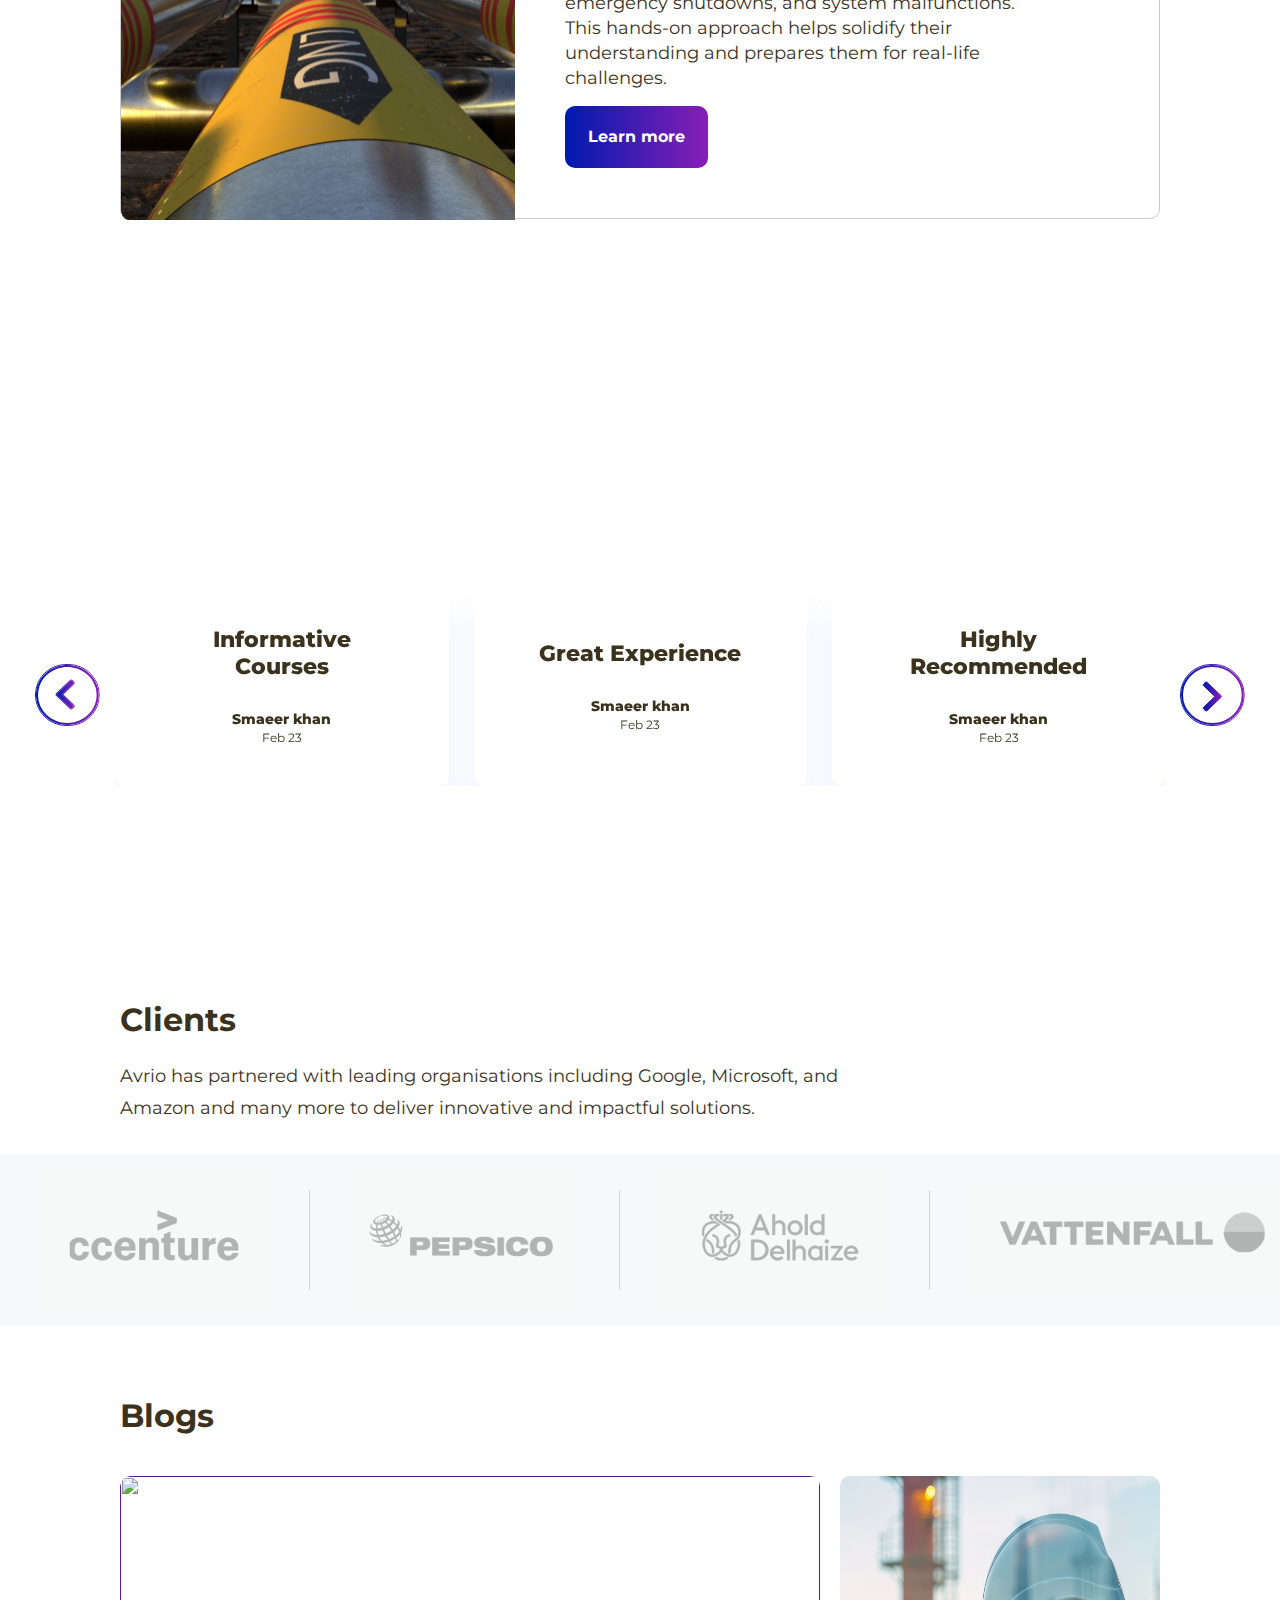
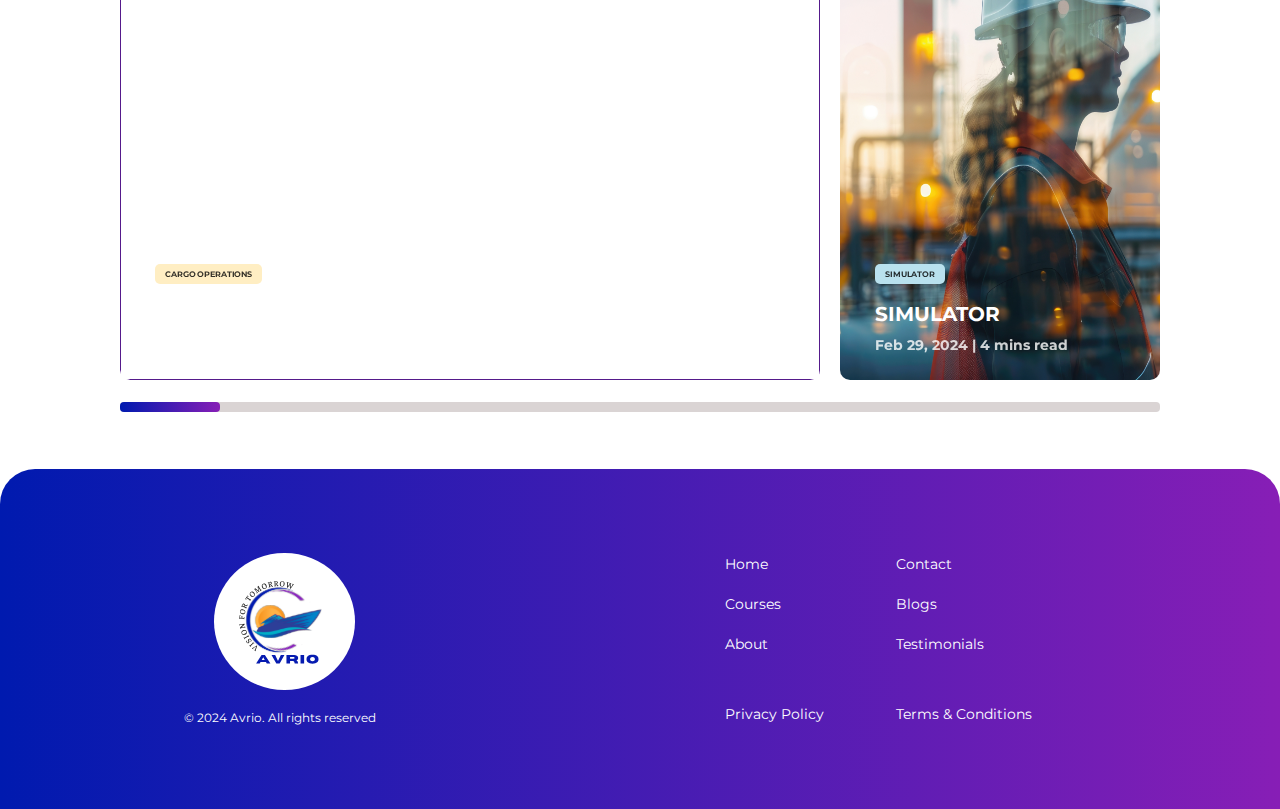
==== commit ce59df1f: "changes" ====
--- a/index.html
+++ b/index.html
@@ -28,30 +28,11 @@
 </head>
 
 <body>
-    <!-- <nav class="custom-nav">
-        <img class="logo" src="./assets/avrio-logo.svg" alt="Logo" />
-
-        <div class="nav-links-container">
-            <ul class="nav-links">
-                <li class="nav-item"><a href="./home.html">HOME</a></li>
-                <li class="nav-item"><a href="./course.html">COURSES</a></li>
-                <li class="nav-item"><a href="./course-home.html">ABOUT</a></li>
-                <li class="nav-item"><a href="./course-home.html">BLOGS</a></li>
-                <li class="nav-item"><a href="./home.html">CONTACT</a></li>
-            </ul>
-            <button class="login-button">LOGIN</button>
-        </div>
-        <div class="humbargar">
-            <div class="line1"></div>
-            <div class="line2"></div>
-            <div class="line3"></div>
-          </div>
-    </nav> -->
 
     <nav class="nav">
         <img src="./assets/avrio-logo.svg" alt="">
         <ul>
-          <li><a href="./home.html">HOME</a></li>
+          <li><a href="./index.html">HOME</a></li>
           <li><a href="./course.html">ABOUT</a></li>
           <li><a href="./course-home.html">COURSES</a></li>
           <li><a href="./course-home.html">BLOGS</a></li>
@@ -71,6 +52,11 @@
     <!-- hero section -->
     <section class="hero">
         <div class="banner">
+            <video autoplay muted loop class="background-video">
+                <source src="./assets/home-video.mp4" type="video/mp4">
+                Your browser does not support the video tag.
+            </video>
+
             <svg xmlns="http://www.w3.org/2000/svg" width="100%" height="100%" fill="none"
                 class="hero-svg">
                 <path d="M1540 1C764 3.66758 847.5 704 -111 668.5V341.25V1H1540Z" fill="black" fill-opacity="0.3"
@@ -114,7 +100,7 @@
                     </p>
                     <div class="button-container">
                         <div class="button-background"></div>
-                        <div class="button-text">Learn More</div>
+                        <div class="button-text">Learn more</div>
                     </div>
                 </div>
             </div>
@@ -286,6 +272,7 @@
     <!-- footer -->
     <footer>
         <div class="wrapper">
+            <div class="footer">
             <div class="row">
                 <div class="col1">
                     <img src="./assets/avrio-logo.svg" alt="logo">
@@ -311,6 +298,39 @@
                     </ul>
                 </div>
             </div>
+
+        </div>
+
+            <div class="footer-mobile">
+
+            <div class="row ">
+                <div class="col1">
+                    <img src="./assets/avrio-logo.svg" alt="logo">
+                </div>
+
+                <div class="col2">
+                    <ul class="quicklink">
+                        <li class="text-white text-sm font-normal font-['Montserrat'] leading-10"><a href="#">Home</a></li>
+                        <li class="text-white text-sm font-normal font-['Montserrat'] leading-10"><a href="#">Courses</a></li>
+                        <li class="text-white text-sm font-normal font-['Montserrat'] leading-10"> <a href="#">About</a></li>
+                        <li class="text-white text-sm font-normal font-['Montserrat'] leading-10"> <a href="#">Privacy Policy</a></li>
+
+                    </ul>
+                </div>
+                <div class="col3">
+                    <ul class="quicklink">
+                        <li class="text-white text-sm font-normal font-['Montserrat'] leading-10"><a href="#">Contact</a></li>
+                        <li class="text-white text-sm font-normal font-['Montserrat'] leading-10"><a href="#">Blogs</a></li>
+                        <li class="text-white text-sm font-normal font-['Montserrat'] leading-10"> <a href="#">Testimonials</a></li>
+                        <li class="text-white text-sm font-normal font-['Montserrat'] leading-10"> <a href="#">Terms & Conditions</a></li>
+
+                    </ul>
+                </div>
+            </div>
+            <p class="bodycontent" style="bottom: 50%; text-align: center; color: white; padding: 30px 0 0 0; font-size: 14px;">© 2024 Avrio. All rights reserved</p>
+        </div>
+       
+       
         </div>
     </footer>
 
--- a/style.css
+++ b/style.css
@@ -1,648 +1,1927 @@
 * {
-    padding: 0;
-    margin: 0;
-    box-sizing: border-box;
-  }
-
-  body{
-    overflow-x: hidden;
-  }
-  /* 
-  .custom-nav {
-    height: 99px;
+  padding: 0;
+  margin: 0;
+  box-sizing: border-box;
+}
+
+body {
+  overflow-x: hidden;
+}
+
+/* hero section */
+
+.hero {
+  margin-top: 100px;
+  position: relative;
+}
+
+.banner {
+  background-image: url("./assets/ship.png");
+  background-repeat: no-repeat;
+  background-position: center;
+  background-size: cover;
+  position: relative;
+  height: 671px;
+  /* height: 90vh; */
+  overflow: hidden;
+}
+
+.background-video {
+  position: absolute;
+  top: 0;
+  left: 0;
+  width: 100%;
+  height: 100%;
+  object-fit: cover; 
+  z-index: 1;
+}
+
+.hero-svg {
+  position: absolute;
+  bottom: 0;
+  left: 0;
+}
+
+.hero-text {
+  position: absolute;
+  top: 25%;
+  left: 0;
+  margin-left: 120px;
+  z-index: 20;
+  color: white;
+}
+
+.hero-text h1 {
+  color: white;
+  font-size: 56px;
+  font-weight: bold;
+  font-family: "Montserrat", sans-serif;
+  line-height: 60px;
+  padding-bottom: 26px;
+}
+
+.hero-text h3 {
+  color: white;
+  font-size: 18px;
+  font-weight: normal;
+  font-family: "Montserrat", sans-serif;
+  line-height: 30px;
+  padding-bottom: 26px;
+  width: 60%;
+}
+
+/* button */
+.button-container {
+  width: 140px;
+  height: 40px;
+  position: relative;
+}
+
+.button-background {
+  width: 100%;
+  height: 100%;
+  position: absolute;
+  background: linear-gradient(90deg, #001aaf 0%, #871eb6 100%);
+  border-radius: 10px;
+}
+
+.button-text {
+  width: 100%;
+  height: 100%;
+  position: absolute;
+  top: 0;
+  left: 0;
+  display: flex;
+  align-items: center;
+  justify-content: center;
+  text-align: center;
+  color: white;
+  font-size: 16px;
+  font-family: "Inter", sans-serif;
+  font-weight: 700;
+}
+
+/* about */
+
+.about {
+  background: linear-gradient(90deg, #001aaf 0%, #871eb6 100%);
+  position: relative;
+  padding-top: 60px;
+  z-index: 1;
+  padding-bottom: 60px;
+}
+
+.hr {
+  height: 1.5px;
+  border: none;
+  background-color: #ccc;
+  margin: 5px 0px;
+}
+
+.aboutcontent {
+  border-radius: 10px;
+  background-color: white;
+  padding: 36px 80px 36px 80px;
+  margin-top: -140px;
+  z-index: 8;
+  position: relative;
+  margin-left: 120px;
+  margin-right: 120px;
+}
+
+.aboutcontent p {
+  margin-bottom: 20px;
+  color: #3a321d;
+  font-size: 16px;
+  font-weight: normal;
+  font-family: "Montserrat", sans-serif;
+  line-height: 25px;
+  padding-top: 10px;
+  padding-bottom: 10px;
+  width: 97%;
+}
+
+.aboutcontent h3 {
+  color: #3a321d;
+  font-size: 28px;
+  font-weight: bold;
+  font-family: "Montserrat", sans-serif;
+  line-height: 40px; /* Tailwind leading-10 */
+  padding-bottom: 15px;
+  letter-spacing: 0.5px;
+}
+
+/* offered courses */
+.offered-course {
+  margin: 50px 120px 50px 120px;
+}
+
+.offered-course h3 {
+  color: #3a321d;
+  font-family: "Montserrat", sans-serif;
+  font-size: 32px;
+  font-weight: bold;
+  line-height: 20px;
+  margin-bottom: 40px;
+}
+
+.offered-course-container {
+  display: flex;
+  width: 100%;
+  border: 1px solid #ccc;
+  border-radius: 10px;
+  height: 499px;
+  transition: box-shadow 0.3s ease;
+}
+
+.offered-course-container:hover {
+  box-shadow: rgba(100, 100, 111, 0.2) 0px 7px 29px 0px;
+}
+
+.img-div {
+  height: 499px;
+  width: 38%;
+}
+
+.img-div img {
+  width: 100%;
+  height: 499px;
+}
+
+.text-div {
+  width: 62%;
+  padding: 50px;
+  display: flex;
+  flex-direction: column;
+  justify-content: space-between;
+}
+
+.text-div h4 {
+  color: #3a321d;
+  font-family: "Montserrat", sans-serif;
+  font-size: 24px;
+  font-weight: bold;
+  line-height: 40px;
+}
+
+.text-div p {
+  color: #3a321d;
+  font-family: "Montserrat", sans-serif;
+  font-size: 18px;
+  line-height: 25px;
+  width: 90%;
+}
+
+.text-div button {
+  width: 142.15px;
+  height: 61.94px;
+  background: linear-gradient(to right, #001aaf, #871eb6);
+  border-radius: 10px;
+  text-align: center;
+  color: white;
+  font-size: 16px; /* Tailwind text-base */
+  font-weight: bold;
+  font-family: "Montserrat", sans-serif;
+  border: none;
+}
+
+/* testimonial */
+/* 
+.testimonial-bg {
+  background-image: url("./assets/Testimonials.jpeg");
+  background-repeat: no-repeat;
+  background-position: center;
+  background-size: cover;
+  height: 631px;
+  position: relative;
+  padding: 0 25px;
+}
+
+.testimonial .heading {
+  color: #fff;
+  font-family: "Montserrat", sans-serif;
+  font-size: 32px;
+  font-weight: bold;
+  line-height: 20px;
+  margin-left: 120px;
+  padding-top: 50px;
+  padding-bottom: 50px;
+}
+
+.section {
+  position: relative;
+  width: 100%;
+  margin-top: 20px;
+}
+
+.swiper-wrapper {
+  align-items: center;
+}
+
+.swiper {
+  width: 82vw;
+}
+
+.swiper-wrapper .card {
+  width: 400px;
+  background: white;
+  box-shadow: 0px 24px 32px rgba(43.55, 99.24, 229.19, 0.08);
+  border-radius: 10px;
+  padding: 70px 56px;
+  display: flex;
+  justify-content: center;
+  align-items: center;
+  text-align: center;
+}
+
+.card h2 {
+  width: 18rem; 
+  text-align: center;
+  color: #3a321d;
+  font-size: 22px;
+  font-weight: 800; 
+  font-family: "Montserrat", sans-serif;
+}
+
+.card p {
+  width: 292px;
+  height: 141px;
+  text-align: center;
+  color: rgba(58, 50, 29, 0.9); 
+  font-size: 14px; 
+  font-weight: normal;
+  font-family: "Montserrat", sans-serif;
+  line-height: 25px;
+  letter-spacing: 0.05em; 
+}
+
+.card h3 {
+  text-align: center;
+  color: #3a321d;
+  font-size: 14px; 
+  font-weight: 800; 
+  font-family: "Montserrat", sans-serif;
+}
+
+.card span {
+  text-align: center;
+  color: #3a321d;
+  font-size: 12px;
+  font-weight: normal;
+  font-family: "Montserrat", sans-serif;
+}
+
+.content p {
+  margin: 50px 0 30px 0;
+}
+
+.swiper-button-next,
+.swiper-button-prev {
+  opacity: 1;
+  color: white;
+  transition: all 0.3s ease;
+  width: 65px !important;
+  height: 62px !important;
+} */
+
+
+
+.testimonial-bg {
+  background-image: url("./assets/Testimonials.jpeg");
+  background-repeat: no-repeat;
+  background-position: center;
+  background-size: cover;
+  height: 631px;
+  position: relative;
+  padding: 0 25px;
+}
+
+.testimonial{
+  margin-top: 80px;
+}
+
+.testimonial .heading {
+  color: #fff;
+  font-family: "Montserrat", sans-serif;
+  font-size: 32px;
+  font-weight: bold;
+  line-height: 20px;
+  margin-left: 120px;
+  padding-top: 50px;
+  padding-bottom: 50px;
+}
+
+.section {
+  position: relative;
+  width: 100%;
+  margin-top: 20px;
+  height: 55vh;
+  display: flex;
+  justify-content: center;
+  align-items: center;
+}
+
+.swiper-wrapper {
+  align-items: center;
+}
+
+.swiper {
+  width: 82vw;
+  /* margin: 0 120px; */
+}
+
+.swiper-button-next,
+.swiper-button-prev {
+  opacity: 1;
+  color: white;
+  transition: all 0.3s ease;
+  width: 65px !important;
+  height: 62px !important;
+}
+
+.card {
+  width: 300px;
+  background: white;
+  box-shadow: 0px 24px 32px rgba(43.55, 99.24, 229.19, 0.08);
+  border-radius: 10px;
+  display: flex;
+  flex-direction: column;
+  align-items: center;
+  text-align: center;
+  justify-content: center;
+  overflow: hidden; /* Hide overflow for smooth transition */
+  transition: height 0.5s ease; /* Smooth height transition */
+  height: 200px; /* Set to auto to fit content */
+  padding: 45px 60px;
+
+}
+
+
+.card p {
+  text-align: center;
+  color: rgba(58, 50, 29, 0.9); /* Equivalent to #3a321d/90 */
+  font-size: 14px; /* Equivalent to text-sm */
+  font-weight: normal;
+  font-family: "Montserrat", sans-serif;
+  line-height: 25px;
+  letter-spacing: 0.05em;
+  margin: 0; /* Reset margin if needed */
+  max-height: 0; /* Hide the paragraph initially */
+  padding: 0;
+  overflow: hidden;
+  transition: max-height 0.5s ease, opacity 0.3s ease, padding 0.3s ease; /* Smooth height and opacity transition */
+  opacity: 0; /* Hide content initially */
+
+}
+
+.card h2 {
+  text-align: center;
+  color: #3a321d;
+  font-size: 22px;
+  font-weight: 800; /* Tailwind's font-extrabold */
+  font-family: "Montserrat", sans-serif;
+  padding-bottom: 30px;
+}
+
+
+
+.card h3 {
+  text-align: center;
+  color: #3a321d;
+  font-size: 14px; /* Equivalent to text-sm */
+  font-weight: 800; /* Tailwind's font-extrabold */
+  font-family: "Montserrat", sans-serif;
+}
+
+.card span {
+  text-align: center;
+  color: #3a321d;
+  font-size: 12px; /* Equivalent to text-xs */
+  font-weight: normal;
+  font-family: "Montserrat", sans-serif;
+}
+
+
+.card:hover {
+  height: auto; /* Adjust to fit expanded content */
+}
+
+.card:hover p {
+  max-height: 300px; /* Adjust this value to fit the content height */
+  opacity: 1; /* Show the paragraph on hover */
+  padding: 50px 0;
+}
+
+
+.card:hover h2{
+  padding-bottom: 0;
+}
+
+
+
+
+
+/* client section */
+.clients {
+  margin: 80px 0;
+}
+
+.client-text {
+  margin: 0 120px;
+}
+
+.client-text h3 {
+  color: #3a321d;
+  font-family: "Montserrat", sans-serif;
+  font-size: 32px;
+  font-weight: bold;
+  line-height: 20px;
+}
+
+.client-text p {
+  color: #3a321d;
+  font-family: "Montserrat", sans-serif;
+  font-size: 18px;
+  font-weight: normal;
+  line-height: 32px;
+  padding-top: 30px;
+  padding-bottom: 30px;
+  width: 70%;
+}
+
+@keyframes slide {
+  from {
+    transform: translateX(0);
+  }
+
+  to {
+    transform: translateX(-100%);
+  }
+}
+
+.logos {
+  overflow: hidden;
+  background-color: #f6f8f9;
+  white-space: nowrap;
+  position: relative;
+}
+
+.logos-slide {
+  align-items: center;
+  display: inline-flex;
+  animation: slide 12s linear infinite;
+  padding: 10px 0;
+}
+
+.logos-slide img {
+  /* display: inline-block; */
+  margin: 0 40px;
+  height: 100%;
+  position: relative;
+}
+
+.logos-slide span {
+  display: block;
+  width: 1px; /* Width of the vertical line */
+  height: 100px; /* Adjust based on your design */
+  background-color: lightgray; /* Color of the vertical line */
+  /* margin: 0 10px;  */
+}
+
+/*-----blog post----*/
+.blog-main {
+  margin: 50px 120px;
+}
+
+.blog-heading {
+  color: #3a321d;
+  font-family: "Montserrat", sans-serif;
+  font-size: 32px;
+  font-weight: bold;
+  line-height: 20px;
+  padding-bottom: 50px;
+}
+
+.blog-posts {
+  display: grid;
+  gap: 20px;
+  grid-template-columns: repeat(4, 1fr);
+  overflow-x: auto;
+  scrollbar-width: none;
+  margin-bottom: 15px;
+  border-radius: 10px;
+}
+
+.post {
+  position: relative;
+  overflow: hidden;
+  width: 700px;
+  border-radius: 10px;
+  height: 504px;
+}
+
+.post img {
+  width: 100%;
+  height: 100%;
+}
+
+.post h3 {
+  position: absolute;
+  left: 5%;
+  bottom: 8%;
+  color: #fff;
+  padding: 10px 0;
+}
+
+.post-category {
+  /* display: inline-block; */
+  padding: 1px 10px;
+  position: absolute;
+  bottom: 19%;
+  left: 5%;
+  border-radius: 5px;
+}
+
+.post-category p {
+  opacity: 0.8;
+  color: black;
+  font-family: "Montserrat", sans-serif;
+  font-size: 8px;
+  font-weight: bold;
+  text-transform: uppercase;
+  line-height: 18px;
+  letter-spacing: -0.015em;
+}
+
+.post-title {
+  color: white;
+  font-family: "Montserrat", sans-serif;
+  font-size: 1.25rem;
+  font-weight: bold;
+  line-height: 1.5;
+}
+
+.post-date {
+  position: absolute;
+  bottom: 5%;
+  left: 5%;
+  opacity: 0.8;
+  color: white;
+  font-family: "Montserrat", sans-serif;
+  font-size: 0.875rem; /* Tailwind's text-sm */
+  font-weight: bold;
+  line-height: 18px;
+}
+
+.scrollbar {
+  height: 24px;
+  width: 100%;
+  display: flex;
+  align-items: center;
+}
+
+.scrollbartrack {
+  height: 0.625rem;
+  width: 100%;
+  background: #dad4d4;
+  position: relative;
+  border-radius: 4px;
+}
+
+.scrollbar .scrollthumb:active {
+  cursor: grabbing;
+  height: 8px;
+}
+
+.scrollthumb {
+  position: absolute;
+  height: 100%;
+  width: 100px;
+  background: linear-gradient(90deg, #001aaf 0%, #871eb6 100%);
+  border-radius: inherit;
+  cursor: grab;
+  left: 0;
+}
+
+.scrollthumb::after {
+  content: "";
+  position: absolute;
+  left: 0;
+  right: 0;
+  top: -10px;
+  bottom: -10px;
+}
+
+/* footer */
+
+footer {
+  background: linear-gradient(90deg, #001aaf 0%, #871eb6 100%);
+  padding: 75px 13.38rem;
+  margin-top: 50px;
+  border-top-left-radius: 35px;
+  border-top-right-radius: 35px;
+}
+
+footer .row {
+  display: flex;
+}
+
+footer .row .col1 {
+  width: 60%;
+  display: flex;
+  gap: 20px;
+  flex-direction: column;
+  justify-content: center;
+}
+
+.col1 p {
+  font-family: "Montserrat", sans-serif;
+  font-size: 0.75rem;
+  font-weight: normal;
+}
+
+.col2,
+.col3 {
+  width: 20%;
+}
+
+.quicklink li {
+  color: white;
+  font-family: "Montserrat", sans-serif;
+  font-size: 14px;
+  font-weight: normal;
+  line-height: 2.5rem;
+}
+
+.quicklink a {
+  text-decoration: none;
+  color: white;
+}
+
+footer .row .col1 p {
+  color: white;
+  margin-left: -30px;
+}
+
+footer img {
+  border-radius: 50%;
+  background-color: white;
+  width: 140.44px;
+  height: 137px;
+}
+
+footer ul {
+  line-height: 2.5em;
+  list-style: none;
+}
+
+footer ul li:last-child {
+  margin-top: 30px;
+}
+
+
+.footer-mobile{
+  display: none;
+}
+/* course page  */
+/* model */
+
+.modal {
+  display: none;
+  position: fixed;
+  z-index: 9999;
+  left: 50%;
+  top: 50%;
+  transform: translate(-50%, -50%);
+  width: 100%;
+  height: 100%;
+  background-color: rgba(0, 0, 0, 0.4);
+  overflow: auto;
+}
+
+.modal-content {
+  position: relative;
+  background-color: white;
+  margin: 5% auto;
+  /* padding: 40px 50px; */
+  border: 1px solid #888;
+  width: 60%;
+  border-radius: 20px;
+  max-width: 830px;
+}
+
+.project-detail {
+  position: relative;
+  z-index: 1;
+  display: flex;
+  flex-direction: column;
+  justify-content: center;
+  gap: 20px;
+  background-color: white;
+  box-shadow: rgba(100, 100, 111, 0.2) 0px 7px 29px 0px;
+  border-radius: 20px;
+  /* margin: 100px 120px; */
+  padding: 30px 50px;
+  /* margin: 60px; */
+  margin: 100px 120px;
+}
+
+.project-detail h4 {
+  height: 3rem;
+  text-align: center;
+  color: #666666;
+  font-family: "Montserrat", sans-serif;
+  font-size: 1.125rem;
+  font-weight: bold;
+}
+
+.project-detail form {
+  margin-top: 20px;
+  display: flex;
+  flex-direction: column;
+  gap: 30px;
+  justify-content: center;
+  align-items: center;
+}
+
+.project-detail form input,
+.project-detail form textarea,
+.select-div {
+  border: 1px solid #cccccc;
+  width: 100%;
+  padding: 10px 20px;
+  border-radius: 5px;
+  box-sizing: border-box;
+}
+
+.project-detail form textarea {
+  height: 6.45rem;
+}
+
+.project-detail form input::placeholder,
+.project-detail form textarea::placeholder {
+  color: #666;
+}
+
+.project-detail select {
+  width: 100%;
+  color: #666;
+  border: none;
+}
+
+.project-detail button {
+  width: 150px;
+  padding: 5px 20px;
+  border-radius: 10px;
+  color: white;
+  background: linear-gradient(90deg, #001aaf 0%, #871eb6 100%);
+}
+
+.close {
+  color: #aaa;
+  float: right;
+  font-weight: bold;
+  margin-right: -10px;
+}
+
+.close svg {
+  transform: scale(0.6);
+}
+
+.close:hover,
+.close:focus {
+  color: black;
+  text-decoration: none;
+  cursor: pointer;
+}
+
+body.modal-open {
+  overflow: hidden;
+}
+
+.modal-open .modal {
+  overflow-y: auto;
+}
+
+.svg {
+  position: absolute;
+  z-index: 0;
+  bottom: 0;
+  left: 0;
+  border-radius: 0 0 20px 20px;
+}
+
+.placeholder {
+  color: #666666;
+  font-family: "Montserrat", sans-serif;
+  font-size: 0.875rem; /* Tailwind's text-sm, equivalent to 14px */
+  font-weight: bold;
+}
+
+.form-button {
+  width: 200px;
+  height: 40px;
+  position: relative;
+  display: flex;
+  justify-content: center;
+  align-items: center;
+}
+
+.form-button .background {
+  width: 200px;
+  height: 40px;
+  position: absolute;
+  top: 0;
+  left: 0;
+  background: linear-gradient(to right, #001aaf, #871eb6);
+  border-radius: 10px;
+}
+
+.form-button .text {
+  width: 200px;
+  /* height: 25.78px; */
+
+  position: absolute;
+  /* top: 7.11px; */
+  left: 0;
+  text-align: center;
+  color: white;
+  font-size: 16px;
+  font-weight: bold;
+  font-family: "Montserrat", sans-serif;
+}
+
+/* hero section */
+
+.course-banner {
+  background-image: url("./assets/course-banner.png");
+  background-repeat: no-repeat;
+  background-position: center;
+  background-size: cover;
+  /* height: 671px; */
+  height: 90vh;
+  margin-top: 100px;
+}
+
+.course-hero-text {
+  position: absolute;
+  top: 25%;
+  left: 0;
+  margin-left: 120px;
+  z-index: 20;
+  color: white;
+}
+
+.course-hero-text h1 {
+  color: white;
+  font-family: "Montserrat", sans-serif;
+  font-size: 3.5rem;
+  font-weight: bold;
+  line-height: 60px;
+  width: 65%;
+  padding-bottom: 26px;
+}
+
+.course-hero-text h3 {
+  color: white;
+  font-family: "Montserrat", sans-serif;
+  font-size: 1.125rem;
+  font-weight: bold;
+  line-height: 30px;
+  padding-bottom: 26px;
+  width: 40%;
+}
+
+.courses {
+  margin: 50px 120px;
+}
+
+.course-card {
+  display: flex;
+  width: 100%;
+  border-radius: 10px;
+  height: 413px;
+  border: 1px solid #ccc;
+  transition: box-shadow 0.3s ease;
+}
+
+.course-card:hover {
+  box-shadow: rgba(100, 100, 111, 0.2) 0px 7px 29px 0px;
+}
+
+.course-card .img-div {
+  height: 413px;
+  width: 40%;
+}
+
+.course-card .img-div img {
+  width: 100%;
+  height: 413px;
+  border-radius: 10px 0 0 10px;
+}
+
+.course-card .text-div {
+  width: 60%;
+  padding: 30px 50px;
+  display: flex;
+  flex-direction: column;
+  justify-content: space-between;
+}
+
+.course-card .text-div h2 {
+  color: #3a321d;
+  font-family: "Montserrat", sans-serif;
+  font-size: 24px;
+  font-weight: bold;
+  line-height: 40px;
+}
+
+.course-card .text-div p {
+  color: #3a321d;
+  font-family: "Montserrat", sans-serif;
+  font-size: 18px;
+  font-weight: normal;
+  line-height: 25px;
+  margin-top: -10px;
+}
+
+.course-card .text-div button {
+  width: 142.15px;
+  height: 61.94px;
+  background: linear-gradient(to right, #001aaf, #871eb6);
+  border-radius: 10px;
+  text-align: center;
+  color: white;
+  font-size: 16px;
+  font-weight: bold;
+  font-family: "Montserrat", sans-serif;
+}
+
+.container-ship {
+  background-image: url("./assets/Key\ Features.jpeg");
+  background-repeat: no-repeat;
+  background-position: center;
+  background-size: cover;
+  height: 23.9375rem;
+}
+
+/* course list */
+
+.content-container {
+  display: grid;
+  grid-template-columns: 1.1fr 1fr;
+  background: linear-gradient(90deg, #001aaf 0%, #871eb6 100%);
+  border: 3px solid white;
+}
+
+.left-side {
+  overflow-y: auto;
+  border-right: 3px solid white;
+}
+
+.left-heading {
+  color: white;
+  font-family: "Montserrat", sans-serif;
+  font-size: 42px;
+  font-weight: bold;
+  line-height: 1.25;
+}
+
+.left-side > div {
+  padding: 38px 38px 38px 120px;
+  border-bottom: 3px solid white;
+}
+
+.icon i{
+  font-weight: 900 !important;
+}
+
+.right-side {
+  padding: 20px;
+  display: flex;
+  flex-direction: column;
+  justify-content: center;
+}
+
+.right-side-content {
+  display: none;
+}
+
+.right-side-content.active {
+  display: block;
+}
+
+.right-gap {
+  margin-left: 50px;
+  margin-right: 75px;
+}
+
+.home2-right-gap {
+  margin: 50px 120px 50px 50px;
+}
+
+.right-text {
+  display: flex;
+  flex-direction: column;
+  gap: 30px;
+}
+
+.right-text img {
+  width: 6rem;
+  height: 6rem;
+}
+
+.right-text h2 {
+  color: white;
+  font-family: "Montserrat", sans-serif;
+  font-size: 32px;
+  font-weight: bold;
+  line-height: 2.8125rem;
+}
+
+.right-text p {
+  color: white;
+  font-family: "Montserrat", sans-serif;
+  font-size: 1.125rem; /* Equivalent to 18px */
+  font-weight: bold;
+  line-height: 1.5625rem; /* Equivalent to 25px */
+}
+
+.topic {
+  display: flex;
+}
+
+.topic i {
+  transition: transform 0.3s ease;
+}
+
+.topic:hover i {
+  transform: rotate(180deg);
+}
+
+.topic.rotated i {
+  transform: rotate(180deg);
+}
+
+.topic-text {
+  display: flex;
+  justify-content: space-between;
+  width: 100%;
+}
+
+.topic-text p {
+  color: white;
+  font-family: "Montserrat", sans-serif;
+  font-size: 32px;
+  font-weight: bold;
+  line-height: 2.8125rem;
+}
+
+/* key benefits for tablet*/
+
+.keybenefit-section {
+  display: none;
+  background: linear-gradient(90deg, #001aaf 0%, #871eb6 100%);
+  padding: 50px 70px;
+}
+
+.key-left-heading {
+  color: white;
+  font-family: "Montserrat", sans-serif;
+  font-size: 42px;
+  font-weight: bold;
+  line-height: 1.25;
+  margin-bottom: 50px;
+  /* margin: 0 70px; */
+}
+
+.key-accordion {
+  max-width: 100%;
+  border: 2px solid white;
+  /* margin: 0 70px; */
+}
+
+.key-accordion-item {
+  border: 2px solid white;
+}
+
+.key-accordion-title {
+  padding: 20px;
+  cursor: pointer;
+  display: flex;
+  justify-content: space-between;
+  align-items: center;
+  color: white;
+  font-family: "Montserrat", sans-serif;
+  font-size: 24px;
+  font-weight: bold;
+  line-height: 1.25;
+}
+
+.key-accordion-title i {
+  transition: transform 0.3s ease;
+  color: white;
+}
+
+.key-accordion-content {
+  display: none;
+  font-size: 1.2rem;
+  padding: 20px;
+}
+
+.key-accordion-item.active .key-accordion-content {
+  display: block;
+}
+
+.active .fas.fa-chevron-down {
+  transform: rotate(180deg);
+}
+
+.key-right-text {
+  display: flex;
+  flex-direction: column;
+  gap: 40px;
+}
+
+.key-right-text img {
+  width: 6rem;
+  height: 6rem;
+}
+
+.key-right-text p {
+  color: white;
+  font-family: "Montserrat", sans-serif;
+  font-size: 1.125rem; /* Equivalent to 18px */
+  font-weight: bold;
+  line-height: 1.5625rem; /* Equivalent to 25px */
+}
+
+/* key feature */
+.container-ship {
+  background-image: url("./assets/keyfeature.png");
+  background-repeat: no-repeat;
+  background-position: center;
+  background-size: cover;
+  height: 23.9375rem;
+}
+
+.container-ship h1 {
+  color: white;
+  font-family: "Montserrat", sans-serif;
+  font-size: 2.25rem; /* Equivalent to 36px */
+  font-weight: bold;
+  line-height: normal; /* Tailwind's leading-normal is equivalent to normal line-height */
+  padding-top: 150px;
+  margin-left: 120px;
+}
+
+.key-feature {
+  background-color: white;
+  position: relative;
+  padding-top: 10px;
+  z-index: 1;
+  padding-bottom: 200px;
+}
+
+.key-feature-text {
+  position: relative;
+  z-index: 8;
+  background-color: white;
+  border-radius: 15px;
+  padding: 3rem 3.38rem;
+  padding-bottom: 60px;
+  margin: -160px 120px;
+  box-shadow: 0px 24px 32px 0px rgba(44, 99, 229, 0.08);
+}
+
+.key-feature-text h3 {
+  color: #272726;
+  font-family: "Montserrat", sans-serif;
+  font-size: 26px;
+  font-weight: bold;
+  line-height: 2.5rem;
+  padding-bottom: 25px;
+}
+
+.key-feature-text p {
+  width: 1075px;
+  height: 87px;
+  color: #3a321d;
+  font-family: "Montserrat", sans-serif;
+  font-size: 18px;
+  font-weight: normal;
+  line-height: 30px;
+}
+
+/* accordion */
+
+.accordion {
+  background-image: url("./assets/who's\ it\ for.jpeg");
+  background-repeat: no-repeat;
+  background-position: center;
+  background-size: cover;
+  height: 68.625rem;
+  margin-bottom: -80px;
+  padding: 65px 120px;
+}
+
+.accordion-main {
+  height: 59.08694rem;
+  padding: 50px 60px;
+  border-radius: 10px;
+}
+
+.accordion-container {
+  width: 100%;
+  display: flex;
+  flex-direction: column;
+  gap: 15px;
+}
+
+.accordion-item {
+  margin-bottom: 10px;
+  overflow: hidden;
+  transition: box-shadow 0.3s ease;
+}
+
+.accordion-item.active {
+}
+
+.accordion-title {
+  margin: 0 15px;
+  padding: 15px 0;
+  cursor: pointer;
+  font-family: "Montserrat", sans-serif;
+  font-size: 36px;
+  font-weight: 600;
+  transition: font-size 0.3s ease;
+  color: #fbf2eb;
+  border-bottom: 3px solid white;
+  width: max-content;
+  letter-spacing: 0;
+  line-height: 45px;
+}
+
+.accordion-title:hover,
+.accordion-item.active .accordion-title {
+  font-size: 56px;
+}
+
+.accordion-content {
+  display: none;
+  padding: 15px 15px 0 15px;
+}
+
+.accordion-content p {
+  margin: 0;
+  color: #fbf2eb;
+  font-family: "Montserrat", sans-serif;
+  font-size: 18px;
+  font-weight: bold;
+  line-height: 1.75rem;
+}
+
+.accordion-item.active .accordion-content {
+  display: block;
+}
+
+.button-div {
+  display: flex;
+  flex-direction: row;
+  gap: 20px;
+  margin-top: 50px;
+}
+
+.button-div button {
+  width: 142.15px;
+  height: 61.94px;
+  background: linear-gradient(to right, #001aaf, #871eb6);
+  border-radius: 10px;
+  color: #fff;
+  text-align: center;
+  font-family: "Montserrat", sans-serif;
+  font-size: 16px;
+  font-weight: bold;
+  line-height: normal;
+  border: none;
+}
+
+/* home 2 */
+
+.home-2-banner {
+  background-image: url("./assets/home-2-banner.png");
+  background-repeat: no-repeat;
+  background-position: center;
+  background-size: cover;
+  height: 671px;
+  margin-top: 100px;
+}
+
+.home-hero-text {
+  position: absolute;
+  top: 25%;
+  left: 0;
+  margin-left: 120px;
+  z-index: 20;
+  color: white;
+}
+
+.home-hero-text h1 {
+  color: white;
+  font-size: 56px;
+  font-weight: bold;
+  font-family: "Montserrat", sans-serif;
+  line-height: 60px;
+  width: 70%;
+}
+
+.home-hero-text p {
+  color: white;
+  font-size: 1.125rem;
+  font-weight: bold;
+  font-family: "Montserrat", sans-serif;
+  line-height: 30px;
+  padding-top: 26px;
+  padding-bottom: 26px;
+  width: 40%;
+}
+
+.home2-about h3 {
+  color: #3a321d;
+  font-size: 28px;
+  font-weight: bold;
+  font-family: "Montserrat", sans-serif;
+  line-height: 2.5rem;
+  padding-bottom: 55px;
+}
+
+.home2-about p {
+  color: #3a321d;
+  font-size: 1.125rem;
+  font-weight: normal;
+  font-family: "Montserrat", sans-serif;
+  line-height: 25px;
+}
+
+.content-bg {
+  background-image: url("./assets/What\ to\ expect\ 2.jpeg");
+  background-repeat: no-repeat;
+  background-position: center;
+  background-size: cover;
+}
+
+.overlay {
+  position: absolute;
+  top: 0;
+  left: 0;
+  width: 100%;
+  height: 100%;
+  background-color: rgba(0, 0, 0, 0.2); /* Black overlay with 50% opacity */
+  z-index: 1; /* Keeps it behind the content */
+}
+
+
+.simulation-course {
+  margin: 50px 120px;
+}
+
+.simulation-course .heading {
+  margin: 60px 0;
+  width: 511px;
+  color: #4f4f4f;
+  font-size: 32px;
+  font-weight: bold;
+  font-family: "Inter", sans-serif;
+  line-height: 1.25;
+}
+
+.simulation-course-div {
+  display: flex;
+  flex-direction: column;
+  gap: 55px;
+}
+
+.course-div {
+  display: flex;
+  border-radius: 10px;
+  box-shadow: rgba(100, 100, 111, 0.2) 0px 7px 29px 0px;
+  height: 290px;
+}
+
+.course-img-div {
+  width: 30%;
+}
+
+.course-text-div {
+  width: 60%;
+  display: flex;
+  flex-direction: column;
+  gap: 30px;
+  padding: 3% 50px;
+}
+
+.course-text-div h2 {
+  font-family: "Inter", sans-serif;
+  font-size: 24px;
+  font-weight: bold;
+  line-height: 40px;
+  text-align: left;
+}
+
+.course-text-div p {
+  width: 587.35px;
+  color: #3a321d;
+  font-size: 16px;
+  font-weight: normal;
+  font-family: "Inter", sans-serif;
+  line-height: 25px;
+}
+
+.underline-text {
+  width: max-content;
+  position: relative;
+}
+
+.underline-text::after {
+  content: "";
+  position: absolute;
+  bottom: -5px;
+  height: 4px;
+  width: 100%;
+  left: 0;
+  background-color: white;
+}
+
+.contact-support {
+  background-color: #021220;
+  padding: 50px 160px;
+  display: flex;
+  flex-direction: column;
+  gap: 20px;
+}
+
+.contact-support-title {
+  color: #ffffff;
+  font-size: 1.5rem; /* 2xl */
+  font-weight: bold;
+  font-family: "Montserrat", sans-serif;
+}
+
+.contact-support-text {
+  color: #ffffff;
+  font-size: 1.125rem; /* lg */
+  font-weight: 600;
+  font-family: "Montserrat", sans-serif;
+  line-height: 30px;
+}
+
+.contact-support-email {
+  color: #ffffff;
+  font-size: 1.125rem; /* lg */
+  font-weight: 700; /* font-semibold */
+  font-family: "Montserrat", sans-serif;
+  text-decoration: underline;
+  line-height: 30px;
+}
+
+/* navbar */
+.nav ul li a {
+  text-decoration: none;
+}
+.nav ul {
+  list-style: none;
+}
+.nav {
+  height: 99px;
+  background-color: white;
+  backdrop-filter: blur(30px);
+  display: flex;
+  justify-content: space-between;
+  padding-left: 7rem;
+  padding-right: 7rem;
+  align-items: center;
+  margin-left: auto;
+  margin-right: auto;
+  position: fixed;
+  top: 0;
+  width: 100%;
+  z-index: 9999;
+}
+.nav ul li {
+  margin: 0px 10px;
+  display: inline-block;
+  padding: 7px 22px;
+  text-align: center;
+  color: #005087;
+  font-size: 1rem;
+  font-weight: bold;
+  font-family: "Montserrat", sans-serif;
+}
+.nav ul li a {
+  color: #005087;
+  font-size: 1rem;
+  font-weight: bold;
+  font-family: "Montserrat", sans-serif;
+}
+.nav ul li:last-child a {
+  color: white;
+}
+.nav ul li:last-child {
+  width: 140px;
+  background: linear-gradient(to right, #001aaf, #871eb6);
+  height: 45px;
+  padding: 12.5px 0 !important;
+  border-radius: 10px;
+  text-align: center;
+  color: white;
+  font-size: 1rem;
+  font-weight: bold;
+  font-family: "Montserrat", sans-serif;
+}
+
+.humbargar {
+    height: 24px;
+    width: 30px;
+    display: none;
+    cursor: pointer;
+    position: relative;
+  }
+  
+  .line1, .line2, .line3 {
+    height: 2px;                 /* Thin lines */
+    width: 100%;
+    background-color: #005087;
+    margin-top: 5px;             /* Space between lines */
+    border-radius: 5px;
+    transition: transform 0.6s ease, opacity 0.3s ease;
+  }
+  
+/* resposnive - tablet*/
+
+@media screen and (max-width: 768px) {
+  .nav {
+    padding-left: 3rem;
+    padding-right: 3rem;
+  }
+  .nav ul {
+    /* padding: 10px 30px; */
+    position: fixed;
+    top: 99px;
+    left: 0;
+    height: 90vh;
+    width: 100%;
+    transform: translateX(-100vw);
+    text-align: center;
+    transition: transform 0.6s;
+    /* box-shadow: rgba(149, 157, 165, 0.2) 0px 8px 24px; */
     background-color: white;
-    backdrop-filter: blur(30px);
-    display: flex;
-    justify-content: space-between;
-    padding-left: 7rem;
-    padding-right: 7rem;
-    align-items: center;
-    margin-left: auto;
-    margin-right: auto;
-    position: fixed; 
-    top: 0; 
-    width: 100%; 
-    z-index: 1000;
-  }
-  
-  .logo {
-      width: 103.56px;
-      height: 101.56px;
-    }
-  
-  .nav-links-container {
-    display: flex;
-    gap: 40px;
-    align-items: center;
-    justify-content: center;
-    height: 29px;
-  }
-  
-  .nav-links {
-    list-style: none;
-    display: flex;
-    flex-direction: row;
-    gap: 60px;
-  }
-  
-  .nav-item {
-    width: auto;
-    height: 29px;
+  }
+
+  .nav ul li {
+    border-bottom: 1px solid rgba(139, 134, 134, 0.144);
+    padding: 10px 0px;
+    margin: 15px 0px;
     text-align: center;
-    color: #005087;
-    font-size: 1rem;
-    font-weight: bold;
-    font-family: "Montserrat", sans-serif;
-  }
-  
-  .nav-item a {
-    text-decoration: none;
-    color: #005087;
-  }
-  
-  .login-button {
-    width: 140px;
-    height: 45px;
-    background: linear-gradient(to right, #001aaf, #871eb6);
-    border-radius: 10px;
+    padding: 15px 10px;
+    display: block;
+  }
+
+  .nav ul li:last-child {
     text-align: center;
-    color: white;
-    font-size: 1rem;
-    font-weight: bold;
-    font-family: "Montserrat", sans-serif;
-    border: none;
+    margin: 0 auto;
+  }
+
+  .humbargar {
+    height: 24px;
+    width: 30px;
+    display: block;
     cursor: pointer;
-    display: flex;
-    justify-content: center;
-    align-items: center;
-  } */
-  
-  /* hero section */
-  
-  .hero {
-    margin-top: 100px;
     position: relative;
   }
-  
+ .toggle1 {
+  transform: rotate(45deg) translate(5px, 5px);   /* Rotation and position for "X" */
+}
+
+.toggle2 {
+  opacity: 0;                  /* Hide the middle line when forming "X" */
+}
+
+.toggle3 {
+  transform: rotate(-45deg) translate(5px, -5px); /* Rotation and position for "X" */
+}
+
+/* Additional styling when the menu is active */
+.display {
+  transform: translateX(0%) !important;
+}
+  /* home - hero */
+
   .banner {
-    background-image: url("./assets/ship.png");
-    background-repeat: no-repeat;
-    background-position: center;
-    background-size: cover;
-    position: relative;
-    /* height: 671px; */
-    height: 90vh;
-  }
-  
-  .hero-svg {
-    position: absolute;
-    bottom: 0;
+    height: 100vh;
+  }
+
+  .hero-text {
+    top: 15%;
     left: 0;
-  }
-  
-  .hero-text {
-    position: absolute;
-    top: 25%;
-    left: 0;
-    margin-left: 120px;
-    z-index: 20;
-    color: white;
-  }
-  
-  .hero-text h1 {
-    color: white;
-    font-size: 56px;
-    font-weight: bold;
-    font-family: "Montserrat", sans-serif;
-    line-height: 60px;
-    padding-bottom: 26px;
-  }
-  
-  .hero-text h3 {
-    color: white;
-    font-size: 18px;
-    font-weight: normal;
-    font-family: "Montserrat", sans-serif;
-    line-height: 30px;
-    padding-bottom: 56px;
-    width: 60%;
-  }
-  
-  /* button */
-  .button-container {
-    width: 140px;
-    height: 40px;
-    position: relative;
-  }
-  
-  .button-background {
-    width: 100%;
-    height: 100%;
-    position: absolute;
-    background: linear-gradient(90deg, #001aaf 0%, #871eb6 100%);
-    border-radius: 10px;
-  }
-  
-  .button-text {
-    width: 100%;
-    height: 100%;
-    position: absolute;
-    top: 0;
-    left: 0;
-    display: flex;
-    align-items: center;
-    justify-content: center;
-    text-align: center;
-    color: white;
-    font-size: 16px;
-    font-family: "Inter", sans-serif;
-    font-weight: 700;
-  }
-  
+    margin: auto 70px;
+  }
+
   /* about */
-  
-  .about {
-    background: linear-gradient(90deg, #001aaf 0%, #871eb6 100%);
-    position: relative;
-    padding-top: 85px;
-    z-index: 1;
-    padding-bottom: 60px;
-  }
-  
-  .hr {
-    height: 1.5px;
-    border: none;
-    background-color: #ccc;
-    margin: 5px 0px;
-  }
-  
   .aboutcontent {
-    border-radius: 10px;
-    background-color: white;
-    padding: 36px 70px 36px 70px;
-    margin-top: -140px;
-    z-index: 8;
-    position: relative;
-    margin-left: 120px;
-    margin-right: 120px;
-  }
-  
-  .aboutcontent p {
-    margin-bottom: 20px;
-    color: #3a321d;
-    font-size: 16px;
-    font-weight: normal;
-    font-family: "Montserrat", sans-serif;
-    line-height: 25px;
-    padding-top: 10px;
-    padding-bottom: 10px;
-  }
-  
-  .aboutcontent h3 {
-    color: #3a321d;
-    font-size: 28px;
-    font-weight: bold;
-    font-family: "Montserrat", sans-serif;
-    line-height: 40px; /* Tailwind leading-10 */
-    padding-bottom: 15px;
-    letter-spacing: 0.5px;
-  }
-  
-  /* offered courses */
+    padding: 40px 65px;
+    margin-left: 70px;
+    margin-right: 70px;
+  }
+
+  /* offered course */
   .offered-course {
-    margin: 50px 120px 50px 120px;
-  }
-  
-  .offered-course h3 {
-    color: #3a321d;
-    font-family: "Montserrat", sans-serif;
-    font-size: 32px;
-    font-weight: bold;
-    line-height: 20px;
-    margin-bottom: 40px;
-  }
-  
+    margin: 50px 70px 50px 70px;
+  }
+
   .offered-course-container {
     display: flex;
-    width: 100%;
-    border: 1px solid #ccc;
-    border-radius: 10px;
-    height: 499px;
-    transition: box-shadow 0.3s ease;
-  }
-  
-  .offered-course-container:hover {
-    box-shadow: rgba(100, 100, 111, 0.2) 0px 7px 29px 0px;
-  }
-  
+    flex-direction: column;
+    width: 100%;
+    height: auto;
+    padding: 50px;
+    gap: 50px;
+  }
+
   .img-div {
     height: 499px;
-    width: 38%;
-  }
+    width: 100%;
+    /* padding: 50px; */
+  }
+
+  .img-div img {
+    width: 100%;
+    height: 499px;
+    border-radius: 10px;
+  }
+
+  .text-div {
+    width: 100%;
+    padding: 0px;
+    gap: 30px;
+  }
+
+  .text-div p {
+    width: 100%;
+  }
+
+  /* testimonial */
+
+  .testimonial .heading {
+    margin-left: 50px;
+  }
+
   
-  .img-div img {
-    width: 100%;
-    height: 499px;
-  }
-  
-  .text-div {
-    width: 62%;
-    padding: 50px;
-    display: flex;
-    flex-direction: column;
-    justify-content: space-between;
-  }
-  
-  .text-div h4 {
-    color: #3a321d;
-    font-family: "Montserrat", sans-serif;
-    font-size: 24px;
-    font-weight: bold;
-    line-height: 40px;
-  }
-  
-  .text-div p {
-    color: #3a321d;
-    font-family: "Montserrat", sans-serif;
-    font-size: 18px;
-    line-height: 25px;
-    width: 90%;
-  }
-  
-  .text-div button {
-    width: 142.15px;
-    height: 61.94px;
-    background: linear-gradient(to right, #001aaf, #871eb6);
-    border-radius: 10px;
-    text-align: center;
-    color: white;
-    font-size: 16px; /* Tailwind text-base */
-    font-weight: bold;
-    font-family: "Montserrat", sans-serif;
-    border: none;
-  }
-  
-  /* testimonial */
-  
-  .testimonial-bg {
-    background-image: url("./assets/Testimonials.jpeg");
-    background-repeat: no-repeat;
-    background-position: center;
-    background-size: cover;
-    height: 631px;
-    position: relative;
-    padding: 0 25px;
-  }
-  
-  .testimonial .heading {
-    color: #fff;
-    font-family: "Montserrat", sans-serif;
-    font-size: 32px;
-    font-weight: bold;
-    line-height: 20px;
-    margin-left: 120px;
-    padding-top: 50px;
-    padding-bottom: 50px;
-  }
-  
-  .section {
-    position: relative;
-    width: 100%;
-    margin-top: 20px;
-  }
-  
-  .swiper-wrapper {
-    align-items: center;
-  }
-  
-  .swiper {
-    width: 82vw;
-    /* margin: 0 120px; */
-  }
-  
-  .swiper-wrapper .card {
-    width: 400px;
-    background: white;
-    box-shadow: 0px 24px 32px rgba(43.55, 99.24, 229.19, 0.08);
-    border-radius: 10px;
-    padding: 70px 56px;
-    display: flex;
-    justify-content: center;
-    align-items: center;
-    text-align: center;
-  }
-  
-  .card h2 {
-    width: 18rem; /* Equivalent to w-72 */
-    text-align: center;
-    color: #3a321d;
-    font-size: 22px;
-    font-weight: 800; /* Tailwind's font-extrabold */
-    font-family: "Montserrat", sans-serif;
-  }
-  
-  .card p {
-    width: 292px;
-    height: 141px;
-    text-align: center;
-    color: rgba(58, 50, 29, 0.9); /* Equivalent to #3a321d/90 */
-    font-size: 14px; /* Equivalent to text-sm */
-    font-weight: normal;
-    font-family: "Montserrat", sans-serif;
-    line-height: 25px;
-    letter-spacing: 0.05em; /* Tailwind's tracking-wide */
-  }
-  
-  .card h3 {
-    text-align: center;
-    color: #3a321d;
-    font-size: 14px; /* Equivalent to text-sm */
-    font-weight: 800; /* Tailwind's font-extrabold */
-    font-family: "Montserrat", sans-serif;
-  }
-  
-  .card span {
-    text-align: center;
-    color: #3a321d;
-    font-size: 12px; /* Equivalent to text-xs */
-    font-weight: normal;
-    font-family: "Montserrat", sans-serif;
-  }
-  
-  .content p {
-    margin: 50px 0 30px 0;
-  }
-  
+.card {
+  padding: 35px 30px;
+}
+
+.card:hover p {
+  padding: 30px 0;
+}
+
   .swiper-button-next,
   .swiper-button-prev {
     opacity: 1;
     color: white;
     transition: all 0.3s ease;
-    width: 65px !important;
-    height: 62px !important;
-  }
-  
-  /* client section */
-  .clients {
-    margin: 80px 0;
-  }
-  
+    margin-left: -35px;
+    margin-right: -35px;
+  }
+
+
+  /* clients */
   .client-text {
-    margin: 0 120px;
-  }
-  
-  .client-text h3 {
-    color: #3a321d;
-    font-family: "Montserrat", sans-serif;
-    font-size: 32px;
-    font-weight: bold;
-    line-height: 20px;
-  }
-  
+    margin: 0 70px;
+  }
+
   .client-text p {
-    color: #3a321d;
-    font-family: "Montserrat", sans-serif;
-    font-size: 18px;
-    font-weight: normal;
-    line-height: 32px;
-    padding-top: 30px;
-    padding-bottom: 30px;
-    width: 70%;
-  }
-  
-  @keyframes slide {
-    from {
-      transform: translateX(0);
-    }
-  
-    to {
-      transform: translateX(-100%);
-    }
-  }
-  
-  .logos {
-    overflow: hidden;
-    background-color: #f6f8f9;
-    white-space: nowrap;
-    position: relative;
-  }
-  
-  .logos-slide {
-    align-items: center;
-    display: inline-flex;
-    animation: slide 12s linear infinite;
-    padding: 10px 0;
-  }
-  
-  .logos-slide img {
-    /* display: inline-block; */
-    margin: 0 40px;
-    height: 100%;
-    position: relative;
-  }
-  
-  .logos-slide span {
-    display: block;
-    width: 1px; /* Width of the vertical line */
-    height: 100px; /* Adjust based on your design */
-    background-color: lightgray; /* Color of the vertical line */
-    /* margin: 0 10px;  */
-  }
-  
-  /*-----blog post----*/
+    width: 100%;
+  }
+
+  /* blog */
   .blog-main {
-    margin: 50px 120px;
-  }
-  
-  .blog-heading {
-    color: #3a321d;
-    font-family: "Montserrat", sans-serif;
-    font-size: 32px;
-    font-weight: bold;
-    line-height: 20px;
-    padding-bottom: 50px;
-  }
-  
-  .blog-posts {
-    display: grid;
-    gap: 20px;
-    grid-template-columns: repeat(4, 1fr);
-    overflow-x: auto;
-    scrollbar-width: none;
-    margin-bottom: 15px;
-    border-radius: 10px;
-  }
-  
-  .post {
-    position: relative;
-    overflow: hidden;
-    width: 700px;
-    border-radius: 10px;
-    height: 380px;
-  }
-  
-  .post img {
-    width: 100%;
-    height: 100%;
-  }
-  
-  .post h3 {
-    position: absolute;
-    left: 5%;
-    bottom: 8%;
-    color: #fff;
-    padding: 10px 0;
-  }
-  
-  .post-category {
-    /* display: inline-block; */
-    padding: 1px 10px;
-    position: absolute;
-    bottom: 19%;
-    left: 5%;
-    border-radius: 5px;
-  }
-  
-  .post-category p {
-    opacity: 0.8;
-    color: black;
-    font-family: "Montserrat", sans-serif;
-    font-size: 8px;
-    font-weight: bold;
-    text-transform: uppercase;
-    line-height: 18px;
-    letter-spacing: -0.015em;
-  }
-  
-  .post-title {
-    color: white;
-    font-family: "Montserrat", sans-serif;
-    font-size: 1.25rem;
-    font-weight: bold;
-    line-height: 1.5;
-  }
-  
-  .post-date {
-    position: absolute;
-    bottom: 5%;
-    left: 5%;
-    opacity: 0.8;
-    color: white;
-    font-family: "Montserrat", sans-serif;
-    font-size: 0.875rem; /* Tailwind's text-sm */
-    font-weight: bold;
-    line-height: 18px;
-  }
-  
-  .scrollbar {
-    height: 24px;
-    width: 100%;
-    display: flex;
-    align-items: center;
-  }
-  
-  .scrollbartrack {
-    height: 0.625rem;
-    width: 100%;
-    background: #dad4d4;
-    position: relative;
-    border-radius: 4px;
-  }
-  
-  .scrollbar .scrollthumb:active {
-    cursor: grabbing;
-    height: 8px;
-  }
-  
-  .scrollthumb {
-    position: absolute;
-    height: 100%;
-    width: 100px;
-    background: linear-gradient(90deg, #001aaf 0%, #871eb6 100%);
-    border-radius: inherit;
-    cursor: grab;
-    left: 0;
-  }
-  
-  .scrollthumb::after {
-    content: "";
-    position: absolute;
-    left: 0;
-    right: 0;
-    top: -10px;
-    bottom: -10px;
-  }
-  
+    margin: 50px 70px;
+  }
+
   /* footer */
-  
+
   footer {
-    background: linear-gradient(90deg, #001aaf 0%, #871eb6 100%);
-    padding: 75px 13.38rem;
-    margin-top: 50px;
-    border-top-left-radius: 35px;
-    border-top-right-radius: 35px;
-  }
-  
+    padding: 60px 70px;
+  }
+
   footer .row {
     display: flex;
-  }
-  
+    justify-content: space-between;
+  }
+
   footer .row .col1 {
-    width: 60%;
+    width: 30%;
     display: flex;
-    gap: 20px;
-    flex-direction: column;
+    gap: 30px;
     justify-content: center;
   }
-  
-  .col1 p {
-    font-family: "Montserrat", sans-serif;
-    font-size: 0.75rem;
-    font-weight: normal;
-  }
-  
+
   .col2,
   .col3 {
-    width: 20%;
-  }
-  
-  .quicklink li {
-    color: white;
-    font-family: "Montserrat", sans-serif;
-    font-size: 14px;
-    font-weight: normal;
-    line-height: 2.5rem;
-  }
-  
-  .quicklink a {
-    text-decoration: none;
-    color: white;
-  }
-  
-  footer .row .col1 p {
-    color: white;
-    margin-left: -30px;
-  }
-  
+    /* width: 20%; */
+    display: flex;
+    justify-content: center;
+  }
+
   footer img {
     border-radius: 50%;
     background-color: white;
     width: 140.44px;
     height: 137px;
   }
-  
-  footer ul {
-    line-height: 2.5em;
-    list-style: none;
-  }
-  
-  footer ul li:last-child {
-    margin-top: 30px;
-  }
-  
-  /* course page  */
+
+  footer .row .col1 p {
+    color: white;
+    margin-left: 0;
+  }
+
+  /* course - hero */
+
+  .course-banner {
+    width: 100%;
+    height: 100vh;
+  }
+
+  .course-hero-text {
+    top: 15%;
+    left: 0;
+    margin-left: 70px;
+  }
+
+  .course-hero-text h1 {
+    width: 100%;
+  }
+
+  .course-hero-text h3 {
+    width: 100%;
+  }
+
+  .courses {
+    margin: 50px 70px;
+  }
+
+  .course-card {
+    display: flex;
+    flex-direction: column;
+    height: auto;
+  }
+
+  .course-card .img-div {
+    height: 413px;
+    width: 100%;
+  }
+
+  .course-card .text-div {
+    width: 100%;
+  }
+
+  /* key benefit */
+
+  .content-container {
+    display: none;
+  }
+
+  .keybenefit-section {
+    display: block;
+  }
+
+  /* key feature */
+  .container-ship {
+    background-image: url("./assets/Key\ Features.jpeg");
+    background-repeat: no-repeat;
+    background-position: center;
+    background-size: cover;
+    height: 23.9375rem;
+  }
+
+  .container-ship h1 {
+    padding-top: 50px;
+    margin-left: 70px;
+  }
+
+  .key-feature {
+    background-color: white;
+    position: relative;
+    padding-top: -100px;
+    z-index: 1;
+    /* padding-bottom: 160px; */
+  }
+
+  .key-feature-text {
+    padding-bottom: 60px;
+    margin: -100px 70px;
+  }
+
+  .key-feature-text h3 {
+    padding-bottom: 25px;
+  }
+
+  .key-feature-text p {
+    word-wrap: break-word;
+    overflow-wrap: break-word;
+    white-space: normal;
+    width: 100%;
+    height: auto;
+  }
+
+  /* accordion */
+
+  .accordion {
+    height: auto;
+    margin-bottom: -80px;
+    padding: 50px 70px;
+  }
+
+  .accordion-main {
+    height: auto;
+    padding: 35px;
+  }
+
+  .accordion-container {
+    width: 100%;
+    gap: 15px;
+  }
+
+  .accordion-item {
+    margin-bottom: 10px;
+  }
+
+  .accordion-title {
+    margin: 0 5px;
+    padding: 5px 0;
+    font-size: 26px;
+  }
+
+  .accordion-title:hover,
+  .accordion-item.active .accordion-title {
+    font-size: 36px;
+  }
+
+  .accordion-content {
+    padding: 10px 10px 0 10px;
+  }
+
+  .accordion-content p {
+    margin: 0;
+    font-size: 16px;
+  }
+
+  .accordion-item.active .accordion-content {
+    display: block;
+  }
+
   /* model */
-  
+
   .modal {
     display: none;
     position: fixed;
@@ -655,1202 +1934,7 @@
     background-color: rgba(0, 0, 0, 0.4);
     overflow: auto;
   }
-  
-  .modal-content {
-    position: relative;
-    background-color: white;
-    margin: 5% auto;
-    /* padding: 40px 50px; */
-    border: 1px solid #888;
-    width: 60%;
-    border-radius: 20px;
-    max-width: 830px;
-  }
-  
-  .project-detail {
-    position: relative;
-    z-index: 1;
-    display: flex;
-    flex-direction: column;
-    justify-content: center;
-    gap: 20px;
-    background-color: white;
-    box-shadow: rgba(100, 100, 111, 0.2) 0px 7px 29px 0px;
-    border-radius: 20px;
-    /* margin: 100px 120px; */
-    padding: 30px 50px;
-    /* margin: 60px; */
-    margin: 100px 120px;
-  }
-  
-  .project-detail h4 {
-    height: 3rem;
-    text-align: center;
-    color: #666666;
-    font-family: "Montserrat", sans-serif;
-    font-size: 1.125rem;
-    font-weight: bold;
-  }
-  
-  .project-detail form {
-    margin-top: 20px;
-    display: flex;
-    flex-direction: column;
-    gap: 30px;
-    justify-content: center;
-    align-items: center;
-  }
-  
-  .project-detail form input,
-  .project-detail form textarea,
-  .select-div {
-    border: 1px solid #cccccc;
-    width: 100%;
-    padding: 10px 20px;
-    border-radius: 5px;
-    box-sizing: border-box;
-  }
-  
-  .project-detail form textarea {
-    height: 6.45rem;
-  }
-  
-  .project-detail form input::placeholder,
-  .project-detail form textarea::placeholder {
-    color: #666;
-  }
-  
-  .project-detail select {
-    width: 100%;
-    color: #666;
-    border: none;
-  }
-  
-  .project-detail button {
-    width: 150px;
-    padding: 5px 20px;
-    border-radius: 10px;
-    color: white;
-    background: linear-gradient(90deg, #001aaf 0%, #871eb6 100%);
-  }
-  
-  .close {
-    color: #aaa;
-    float: right;
-    font-weight: bold;
-    margin-right: -10px;
-  }
-  
-  .close svg {
-    transform: scale(0.6);
-  }
-  
-  .close:hover,
-  .close:focus {
-    color: black;
-    text-decoration: none;
-    cursor: pointer;
-  }
-  
-  body.modal-open {
-    overflow: hidden;
-  }
-  
-  .modal-open .modal {
-    overflow-y: auto;
-  }
-  
-  .svg {
-    position: absolute;
-    z-index: 0;
-    bottom: 0;
-    left: 0;
-    border-radius: 0 0 20px 20px;
-  }
-  
-  .placeholder {
-    color: #666666;
-    font-family: "Montserrat", sans-serif;
-    font-size: 0.875rem; /* Tailwind's text-sm, equivalent to 14px */
-    font-weight: bold;
-  }
-  
-  .form-button {
-    width: 200px;
-    height: 40px;
-    position: relative;
-  }
-  
-  .form-button .background {
-    width: 200px;
-    height: 40px;
-    position: absolute;
-    top: 0;
-    left: 0;
-    background: linear-gradient(to right, #001aaf, #871eb6);
-    border-radius: 10px;
-  }
-  
-  .form-button .text {
-    width: 200px;
-    height: 25.78px;
-    position: absolute;
-    top: 7.11px;
-    left: 0;
-    text-align: center;
-    color: white;
-    font-size: 16px;
-    font-weight: bold;
-    font-family: "Montserrat", sans-serif;
-  }
-  
-  /* hero section */
-  
-  .course-banner {
-    background-image: url("./assets/course-banner.png");
-    background-repeat: no-repeat;
-    background-position: center;
-    background-size: cover;
-    /* height: 671px; */
-    height: 90vh;
-    margin-top: 100px;
-  }
-  
-  .course-hero-text {
-    position: absolute;
-    top: 25%;
-    left: 0;
-    margin-left: 120px;
-    z-index: 20;
-    color: white;
-  }
-  
-  .course-hero-text h1 {
-    color: white;
-    font-family: "Montserrat", sans-serif;
-    font-size: 3.5rem;
-    font-weight: bold;
-    line-height: 60px;
-    width: 65%;
-    padding-bottom: 26px;
-  }
-  
-  .course-hero-text h3 {
-    color: white;
-    font-family: "Montserrat", sans-serif;
-    font-size: 1.125rem;
-    font-weight: bold;
-    line-height: 30px;
-    padding-bottom: 56px;
-    width: 40%;
-  }
-  
-  .courses {
-    margin: 50px 120px;
-  }
-  
-  .course-card {
-    display: flex;
-    width: 100%;
-    border-radius: 10px;
-    height: 413px;
-    border: 1px solid #ccc;
-    transition: box-shadow 0.3s ease;
-  }
-  
-  .course-card:hover {
-    box-shadow: rgba(100, 100, 111, 0.2) 0px 7px 29px 0px;
-  }
-  
-  .course-card .img-div {
-    height: 413px;
-    width: 40%;
-  }
-  
-  .course-card .img-div img {
-    width: 100%;
-    height: 413px;
-  }
-  
-  .course-card .text-div {
-    width: 60%;
-    padding: 30px 50px;
-    display: flex;
-    flex-direction: column;
-    justify-content: space-between;
-  }
-  
-  .course-card .text-div h2 {
-    color: #3a321d;
-    font-family: "Montserrat", sans-serif;
-    font-size: 24px;
-    font-weight: bold;
-    line-height: 40px;
-  }
-  
-  .course-card .text-div p {
-    color: #3a321d;
-    font-family: "Montserrat", sans-serif;
-    font-size: 18px;
-    font-weight: normal;
-    line-height: 25px;
-    margin-top: -10px;
-  }
-  
-  .course-card .text-div button {
-    width: 142.15px;
-    height: 61.94px;
-    background: linear-gradient(to right, #001aaf, #871eb6);
-    border-radius: 10px;
-    text-align: center;
-    color: white;
-    font-size: 16px;
-    font-weight: bold;
-    font-family: "Montserrat", sans-serif;
-  }
-  
-  .container-ship {
-    background-image: url("./assets/Key\ Features.jpeg");
-    background-repeat: no-repeat;
-    background-position: center;
-    background-size: cover;
-    height: 23.9375rem;
-  }
-  
-  /* course list */
-  
-  .content-container {
-    display: grid;
-    grid-template-columns: 1.1fr 1fr;
-    background: linear-gradient(90deg, #001aaf 0%, #871eb6 100%);
-    border: 3px solid white;
-  }
-  
-  .left-side {
-    overflow-y: auto;
-    border-right: 3px solid white;
-  }
-  
-  .left-heading {
-    color: white;
-    font-family: "Montserrat", sans-serif;
-    font-size: 42px;
-    font-weight: bold;
-    line-height: 1.25;
-  }
-  
-  .left-side > div {
-    padding: 38px 38px 38px 120px;
-    border-bottom: 3px solid white;
-  }
-  
-  .right-side {
-    padding: 20px;
-    display: flex;
-    flex-direction: column;
-    justify-content: center;
-  }
-  
-  .right-side-content {
-    display: none;
-  }
-  
-  .right-side-content.active {
-    display: block;
-  }
-  
-  .right-gap {
-    margin-left: 50px;
-    margin-right: 75px;
-  }
-  
-  .home2-right-gap {
-    margin: 50px 120px 50px 50px;
-  }
-  
-  .right-text {
-    display: flex;
-    flex-direction: column;
-    gap: 30px;
-  }
-  
-  .right-text img {
-    width: 6rem;
-    height: 6rem;
-  }
-  
-  .right-text h2 {
-    color: white;
-    font-family: "Montserrat", sans-serif;
-    font-size: 32px;
-    font-weight: bold;
-    line-height: 2.8125rem;
-  }
-  
-  .right-text p {
-    color: white;
-    font-family: "Montserrat", sans-serif;
-    font-size: 1.125rem; /* Equivalent to 18px */
-    font-weight: bold;
-    line-height: 1.5625rem; /* Equivalent to 25px */
-  }
-  
-  .topic {
-    display: flex;
-  }
-  
-  .topic i {
-    transition: transform 0.3s ease;
-  }
-  
-  .topic:hover i {
-    transform: rotate(180deg);
-  }
-  
-  .topic.rotated i {
-    transform: rotate(180deg);
-  }
-  
-  .topic-text {
-    display: flex;
-    justify-content: space-between;
-    width: 100%;
-  }
-  
-  .topic-text p {
-    color: white;
-    font-family: "Montserrat", sans-serif;
-    font-size: 32px;
-    font-weight: bold;
-    line-height: 2.8125rem;
-  }
-
-
-
-  /* key benefits for tablet*/
-
-  .keybenefit-section{
-    display: none;
-    background: linear-gradient(90deg, #001aaf 0%, #871eb6 100%);
-    padding: 50px 70px;
-  }
-
-    
-  .key-left-heading {
-    color: white;
-    font-family: "Montserrat", sans-serif;
-    font-size: 42px;
-    font-weight: bold;
-    line-height: 1.25;
-    margin-bottom: 50px;
-    /* margin: 0 70px; */
-  }
-
-  .key-accordion {
-      max-width: 100%;
-      /* margin: 0 70px; */
-    }
-    
-    .key-accordion-item {
-     border: 2px solid white;
-    }
-    
-    .key-accordion-title {
-      padding: 20px;
-      cursor: pointer;
-      display: flex;
-      justify-content: space-between;
-      align-items: center;
-      color: white;
-      font-family: "Montserrat", sans-serif;
-      font-size: 24px;
-      font-weight: bold;
-      line-height: 1.25;
-    }
-    
-    .key-accordion-title i {
-      transition: transform 0.3s ease;
-      color : white;
-    }
-    
-    .key-accordion-content {
-      display: none;
-      font-size : 1.2rem;
-      padding: 20px;
-    }
-    
-    .key-accordion-item.active .key-accordion-content {
-      display: block;
-    }
-    
-    .active .fas.fa-chevron-down {
-      transform: rotate(180deg);
-    }
-
-    .key-right-text{
-        display: flex;
-        flex-direction: column;
-        gap: 40px;
-    }
-  
-    .key-right-text img {
-      width: 6rem;
-      height: 6rem;
-    }
-    
-    
-    .key-right-text p {
-      color: white;
-      font-family: "Montserrat", sans-serif;
-      font-size: 1.125rem; /* Equivalent to 18px */
-      font-weight: bold;
-      line-height: 1.5625rem; /* Equivalent to 25px */
-    }
-
-
-
-
-  
-  /* key feature */
-  .container-ship {
-    background-image: url("./assets/Key\ Features.jpeg");
-    background-repeat: no-repeat;
-    background-position: center;
-    background-size: cover;
-    height: 23.9375rem;
-  }
-  
-  .container-ship h1 {
-    color: white;
-    font-family: "Montserrat", sans-serif;
-    font-size: 2.25rem; /* Equivalent to 36px */
-    font-weight: bold;
-    line-height: normal; /* Tailwind's leading-normal is equivalent to normal line-height */
-    padding-top: 150px;
-    margin-left: 120px;
-  }
-  
-  .key-feature {
-    background-color: white;
-    position: relative;
-    padding-top: 10px;
-    z-index: 1;
-    padding-bottom: 160px;
-  }
-  
-  .key-feature-text {
-    position: relative;
-    z-index: 8;
-    background-color: white;
-    border-radius: 15px;
-    padding: 3rem 3.38rem;
-    padding-bottom: 60px;
-    margin: -160px 120px;
-    box-shadow: 0px 24px 32px 0px rgba(44, 99, 229, 0.08);
-  }
-  
-  .key-feature-text h3 {
-    color: #272726;
-    font-family: "Montserrat", sans-serif;
-    font-size: 26px;
-    font-weight: bold;
-    line-height: 2.5rem;
-    padding-bottom: 25px;
-  }
-  
-  .key-feature-text p {
-    width: 1075px;
-    height: 87px;
-    color: #3a321d;
-    font-family: "Montserrat", sans-serif;
-    font-size: 18px;
-    font-weight: normal;
-    line-height: 30px;
-  }
-  
-  /* accordion */
-  
-  .accordion {
-    background-image: url("./assets/who's\ it\ for.jpeg");
-    background-repeat: no-repeat;
-    background-position: center;
-    background-size: cover;
-    height: 68.625rem;
-    margin-bottom: -80px;
-    padding: 50px 120px;
-  }
-  
-  .accordion-main {
-    height: 59.08694rem;
-    padding: 50px 65px;
-    border-radius: 10px;
-  }
-  
-  .accordion-container {
-    width: 100%;
-    display: flex;
-    flex-direction: column;
-    gap: 15px;
-  }
-  
-  .accordion-item {
-    margin-bottom: 10px;
-    overflow: hidden;
-    transition: box-shadow 0.3s ease;
-  }
-  
-  .accordion-item.active {
-  }
-  
-  .accordion-title {
-    margin: 0 15px;
-    padding: 15px 0;
-    cursor: pointer;
-    font-family: "Montserrat", sans-serif;
-    font-size: 36px;
-    font-weight: 600;
-    transition: font-size 0.3s ease;
-    color: #fbf2eb;
-    border-bottom: 3px solid white;
-    width: max-content;
-    letter-spacing: 0;
-    line-height: 45px;
-  }
-  
-  .accordion-title:hover,
-  .accordion-item.active .accordion-title {
-    font-size: 56px;
-  }
-  
-  .accordion-content {
-    display: none;
-    padding: 15px 15px 0 15px;
-  }
-  
-  .accordion-content p {
-    margin: 0;
-    color: #fbf2eb;
-    font-family: "Montserrat", sans-serif;
-    font-size: 18px;
-    font-weight: bold;
-    line-height: 1.75rem;
-  }
-  
-  .accordion-item.active .accordion-content {
-    display: block;
-  }
-  
-  .button-div {
-    display: flex;
-    flex-direction: row;
-    gap: 20px;
-    margin-top: 50px;
-  }
-  
-  .button-div button {
-    width: 142.15px;
-    height: 61.94px;
-    background: linear-gradient(to right, #001aaf, #871eb6);
-    border-radius: 10px;
-    color: #fff;
-    text-align: center;
-    font-family: "Montserrat", sans-serif;
-    font-size: 16px;
-    font-weight: bold;
-    line-height: normal;
-    border: none;
-  }
-  
-  /* home 2 */
-  
-  .home-2-banner {
-    background-image: url("./assets/home-2-banner.png");
-    background-repeat: no-repeat;
-    background-position: center;
-    background-size: cover;
-    height: 671px;
-    margin-top: 100px;
-  }
-  
-  .home-hero-text {
-    position: absolute;
-    top: 25%;
-    left: 0;
-    margin-left: 120px;
-    z-index: 20;
-    color: white;
-  }
-  
-  .home-hero-text h1 {
-    color: white;
-    font-size: 56px;
-    font-weight: bold;
-    font-family: "Montserrat", sans-serif;
-    line-height: 60px;
-    width: 70%;
-  }
-  
-  .home-hero-text p {
-    color: white;
-    font-size: 1.125rem;
-    font-weight: bold;
-    font-family: "Montserrat", sans-serif;
-    line-height: 30px;
-    padding-top: 26px;
-    padding-bottom: 26px;
-    width: 40%;
-  }
-  
-  .home2-about h3 {
-    color: #3a321d;
-    font-size: 28px;
-    font-weight: bold;
-    font-family: "Montserrat", sans-serif;
-    line-height: 2.5rem;
-    padding-bottom: 55px;
-  }
-  
-  .home2-about p {
-    color: #3a321d;
-    font-size: 1.125rem;
-    font-weight: normal;
-    font-family: "Montserrat", sans-serif;
-    line-height: 25px;
-  }
-  
-  .content-bg {
-    background-image: url("./assets/What\ to\ expect\ 2.jpeg");
-    background-repeat: no-repeat;
-    background-position: center;
-    background-size: cover;
-  }
-  
-  .simulation-course {
-    margin: 50px 120px;
-  }
-  
-  .simulation-course .heading {
-    margin: 60px 0;
-    width: 511px;
-    color: #4f4f4f;
-    font-size: 32px;
-    font-weight: bold;
-    font-family: "Inter", sans-serif;
-    line-height: 1.25;
-  }
-  
-  .simulation-course-div {
-    display: flex;
-    flex-direction: column;
-    gap: 55px;
-  }
-  
-  .course-div {
-    display: flex;
-    border-radius: 10px;
-    box-shadow: rgba(100, 100, 111, 0.2) 0px 7px 29px 0px;
-    height: 290px;
-  }
-  
-  .course-img-div {
-    width: 30%;
-  }
-  
-  .course-text-div {
-    width: 60%;
-    display: flex;
-    flex-direction: column;
-    gap: 30px;
-    padding: 3% 50px;
-  }
-  
-  .course-text-div h2 {
-    font-family: "Inter", sans-serif;
-    font-size: 24px;
-    font-weight: bold;
-    line-height: 40px;
-    text-align: left;
-  }
-  
-  .course-text-div p {
-    width: 587.35px;
-    color: #3a321d;
-    font-size: 16px;
-    font-weight: normal;
-    font-family: "Inter", sans-serif;
-    line-height: 25px;
-  }
-  
-  .underline-text {
-    width: max-content;
-    position: relative;
-  }
-  
-  .underline-text::after {
-    content: "";
-    position: absolute;
-    bottom: -5px;
-    height: 4px;
-    width: 100%;
-    left: 0;
-    background-color: white;
-  }
-  
-  .contact-support {
-    background-color: #021220;
-    padding: 50px 120px;
-    display: flex;
-    flex-direction: column;
-    gap: 20px;
-  }
-  
-  .contact-support-title {
-    color: #ffffff;
-    font-size: 1.5rem; /* 2xl */
-    font-weight: bold;
-    font-family: "Montserrat", sans-serif;
-  }
-  
-  .contact-support-text {
-    color: #ffffff;
-    font-size: 1.125rem; /* lg */
-    font-weight: 600;
-    font-family: "Montserrat", sans-serif;
-    line-height: 30px;
-  }
-  
-  .contact-support-email {
-    color: #ffffff;
-    font-size: 1.125rem; /* lg */
-    font-weight: 700; /* font-semibold */
-    font-family: "Montserrat", sans-serif;
-    text-decoration: underline;
-    line-height: 30px;
-  }
-  
-  /* navbar */
-  .nav ul li a{
-    text-decoration: none;
-  }
-  .nav ul{
-    list-style: none;
-  }
-  .nav{
-    height: 99px;
-    background-color: white;
-    backdrop-filter: blur(30px);
-    display: flex;
-    justify-content: space-between;
-    padding-left: 7rem;
-    padding-right: 7rem;
-    align-items: center;
-    margin-left: auto;
-    margin-right: auto;
-    position: fixed; 
-    top: 0; 
-    width: 100%; 
-    z-index: 9999;
-  
-  }
-  .nav ul li{
-    margin: 0px 10px;
-    display: inline-block;
-    padding: 7px 22px;
-    text-align: center;
-    color: #005087;
-    font-size: 1rem;
-    font-weight: bold;
-    font-family: "Montserrat", sans-serif;
-  
-  }
-  .nav ul li a{
-    color: #005087;
-    font-size: 1rem;
-    font-weight: bold;
-    font-family: "Montserrat", sans-serif;
-  }
-  .nav ul li:last-child a{
-    color: white;
-  }
-  .nav ul li:last-child{
-    width: 140px;
-    background: linear-gradient(to right, #001aaf, #871eb6);
-    height: 45px;
-    padding: 12.5px 0 !important;
-    border-radius: 10px;
-    text-align: center;
-    color: white;
-    font-size: 1rem;
-    font-weight: bold;
-    font-family: "Montserrat", sans-serif;
-  }
-  
-  .humbargar{
-    height: 24px;
-    width: 30px;
-    display: none;
-   
-  }
-  .line1,.line2,.line3{
-    height: 30%;
-    width: 100%;
-    background-color: #005087;
-    margin-top: 3px;
-    border-radius: 5px;
-  }
-
-
-
-
-
-
-  /* resposnive - tablet*/
-  
-  @media screen and (max-width:768px) {
-
-    .nav{
-       
-        padding-left: 3rem;
-        padding-right: 3rem;
-    }
-    .nav ul{
-      /* padding: 10px 30px; */
-      position: fixed;
-      top:99px;
-      left: 0;
-      height: 90vh;
-      width: 100%;
-      transform: translateX(-100vw);
-      text-align: center;
-      transition: transform 0.6s;
-      /* box-shadow: rgba(149, 157, 165, 0.2) 0px 8px 24px; */
-      background-color: white;
-    }
-   
-    .nav ul li{
-      border-bottom: 1px solid rgba(139, 134, 134, 0.144);
-      padding: 10px 0px;
-      margin: 15px 0px;
-      text-align: center;
-      padding: 15px 10px;
-      display: block;
-     
-    }
-  
-    .nav ul li:last-child{
-      text-align: center;
-      margin:0 auto;
-    }
-  
-    .humbargar{
-      display: block;
-      cursor: pointer;
-    }
-    .display{
-      transform: translateX(0vw) !important;
-      transform: translateX(0%);
-    }
-    .toggle1{
-        transform: rotate(45deg) translate(7px,7px);
-      transition: transform 0.6s;
-     
-    }
-    .toggle2{
-     display: none;
-    }
-    .toggle3{
-        transform: rotate(-45deg);
-      transition: transform 0.6s;
-    }
-
-
-
-
-    /* home - hero */
-
-    .banner{
-        height: 100vh;
-    }
-
-    .hero-text {
-        top: 15%;
-        left: 0;
-        margin:auto 70px;
-      }
-
-      /* about */
-    .aboutcontent {
-        padding: 40px 65px;
-        margin-left: 70px;
-        margin-right: 70px;
-    }
-
-
-    /* offered course */
-    .offered-course {
-        margin: 50px 70px 50px 70px;
-      }
-      
-      .offered-course-container {
-        display: flex;
-        flex-direction: column;
-        width: 100%;
-        height: auto;
-        padding: 50px;
-        gap: 50px;
-      }
-      
-      .img-div {
-        height: 499px;
-        width: 100%;
-        /* padding: 50px; */
-      }
-      
-      .img-div img {
-        width: 100%;
-        height: 499px;
-        border-radius: 10px;
-      }
-      
-      .text-div {
-        width: 100%;
-        padding: 0px;
-        gap: 30px;
-      }
-      
-      .text-div p {
-        width: 100%;
-      }
-
-      /* testimonial */
-
-      .testimonial .heading {
-        margin-left: 50px;
-      }
-
-      .swiper-button-next,
-      .swiper-button-prev {
-        opacity: 1;
-        color: white;
-        transition: all 0.3s ease;
-        margin-left: -35px;
-        margin-right: -35px;
-      }
-
-      .client-text {
-        margin: 0 70px;
-      }
-      
-      
-      .client-text p {
-        width: 100%;
-      }
-      
-
-      /* blog */
-      .blog-main {
-        margin: 50px 70px;
-      }
-
-      /* footer */
-      
-  footer {
-    padding: 60px 70px;
-  
-  }
-  
-  footer .row {
-    display: flex;
-    justify-content: space-between;
-   
-  }
-  
-  footer .row .col1 {
-    width: 30%;
-    display: flex;
-    gap: 30px;
-    justify-content: center;
-  }
-  
-  .col2,
-  .col3 {
-    /* width: 20%; */
-    display: flex;
-    justify-content: center;
-  }
-  
-  
-  footer img {
-    border-radius: 50%;
-    background-color: white;
-    width: 140.44px;
-    height: 137px;
-  }
-
-  footer .row .col1 p {
-    color: white;
-    margin-left: 0;
-  }
-
-
-
-  /* course - hero */
-
-  
-  .course-banner {
-    width: 100%;
-    height: 100vh;
-  }
-  
-  .course-hero-text {
-    top: 15%;
-    left: 0;
-    margin-left: 70px;
-  }
-  
-  .course-hero-text h1 {
-    width: 100%;
-  }
-  
-  .course-hero-text h3 {
-    width: 100%;
-  }
-  
-  .courses {
-    margin: 50px 70px;
-  }
-
-  .course-card{
-    display: flex;
-    flex-direction: column;
-    height: auto;
-  }
-
-  .course-card .img-div {
-    height: 413px;
-    width: 100%;
-  }
-  
-  .course-card .text-div {
-    width: 100%;
-  }
-  
-
-  /* key benefit */
-
-  .content-container{
-    display: none;
-  }
-
-  .keybenefit-section{
-    display: block;
-  }
-
-  /* key feature */
-  .container-ship {
-    background-image: url("./assets/Key\ Features.jpeg");
-    background-repeat: no-repeat;
-    background-position: center;
-    background-size: cover;
-    height: 23.9375rem;
-  }
-  
-  .container-ship h1 {
-    padding-top: 50px;
-    margin-left: 70px;
-  }
-  
-  .key-feature {
-    background-color: white;
-    position: relative;
-    padding-top: -100px;
-    z-index: 1;
-    /* padding-bottom: 160px; */
-
-  }
-  
-  .key-feature-text {
-    padding-bottom: 60px;
-    margin: -100px 70px;
-  }
-  
-  .key-feature-text h3 {
-    padding-bottom: 25px;
-  }
-  
-  .key-feature-text p {
-    word-wrap: break-word;       
-    overflow-wrap: break-word;    
-    white-space: normal;         
-    width: 100%;                
-    height: auto;   
-  }
-  
-
-  /* accordion */
-  
-  .accordion {
-    height: auto;
-    margin-bottom: -80px;
-    padding: 50px 70px;
-  }
-  
-  .accordion-main {
-    height: auto;
-    padding: 35px;
-  }
-  
-  .accordion-container {
-    width: 100%;
-    gap: 15px;
-  }
-  
-  .accordion-item {
-    margin-bottom: 10px;
-  }
-  
-  
-  .accordion-title {
-    margin: 0 5px;
-    padding: 5px 0;
-    font-size: 26px;
-  }
-  
-  .accordion-title:hover,
-  .accordion-item.active .accordion-title {
-    font-size: 36px;
-  }
-  
-  .accordion-content {
-
-    padding: 10px 10px 0 10px;
-  }
-  
-  .accordion-content p {
-    margin: 0;
-    font-size: 16px;
-  }
-  
-  .accordion-item.active .accordion-content {
-    display: block;
-  }
-
-
-  /* model */
-  
-  .modal {
-    display: none;
-    position: fixed;
-    z-index: 9999;
-    left: 50%;
-    top: 50%;
-    transform: translate(-50%, -50%);
-    width: 100%;
-    height: 100%;
-    background-color: rgba(0, 0, 0, 0.4);
-    overflow: auto;
-  }
-  
+
   .modal-content {
     position: relative;
     background-color: white;
@@ -1861,7 +1945,7 @@
     border-radius: 20px;
     max-width: 830px;
   }
-  
+
   .project-detail {
     position: relative;
     z-index: 1;
@@ -1876,7 +1960,7 @@
     /* margin: 60px; */
     margin: 70px 70px;
   }
-  
+
   .project-detail h4 {
     height: 3rem;
     text-align: center;
@@ -1885,7 +1969,7 @@
     font-size: 1.125rem;
     font-weight: bold;
   }
-  
+
   .project-detail form {
     margin-top: 20px;
     display: flex;
@@ -1894,7 +1978,7 @@
     justify-content: center;
     align-items: center;
   }
-  
+
   .project-detail form input,
   .project-detail form textarea,
   .select-div {
@@ -1904,22 +1988,22 @@
     border-radius: 5px;
     box-sizing: border-box;
   }
-  
+
   .project-detail form textarea {
     height: 6.45rem;
   }
-  
+
   .project-detail form input::placeholder,
   .project-detail form textarea::placeholder {
     color: #666;
   }
-  
+
   .project-detail select {
     width: 100%;
     color: #666;
     border: none;
   }
-  
+
   .project-detail button {
     width: 150px;
     padding: 5px 20px;
@@ -1928,49 +2012,46 @@
     background: linear-gradient(90deg, #001aaf 0%, #871eb6 100%);
   }
 
-
-
   /* home 2 */
-  
+
   .home-2-banner {
     height: 90vh;
     margin-top: 100px;
   }
-  
+
   .home-hero-text {
     top: 25%;
     left: 0;
     margin-left: 70px;
   }
-  
+
   .home-hero-text h1 {
     width: 80%;
   }
-  
+
   .home-hero-text p {
     padding-top: 26px;
     padding-bottom: 26px;
     width: 60%;
   }
-  
+
   .content-bg {
     background-image: url("./assets/What\ to\ expect\ 2.jpeg");
     background-repeat: no-repeat;
     background-position: center;
     background-size: cover;
   }
-  
+
   .simulation-course {
     margin: 50px 70px;
   }
-  
-  
+
   .simulation-course-div {
     display: flex;
     flex-direction: column;
     gap: 55px;
   }
-  
+
   .course-div {
     display: flex;
     flex-direction: column;
@@ -1980,12 +2061,12 @@
     padding: 50px 50px;
     gap: 50px;
   }
-  
+
   .course-img-div {
     width: 100%;
   }
-  
-  .course-img-div img{
+
+  .course-img-div img {
     border-radius: 10px;
   }
 
@@ -2002,59 +2083,58 @@
     width: 100%;
   }
 
-  
   .contact-support {
     padding: 50px 70px;
   }
-  
-  
-  }
-  
-
-
-  /* mobile */
-  @media screen and (max-width: 480px) {
-    /* home */
-
-/* nav */
-.nav{
+}
+
+/* mobile */
+@media screen and (max-width: 480px) {
+  /* home */
+
+  /* nav */
+  .nav {
     padding-left: 3rem;
     padding-right: 3rem;
-}
-
-/* hero */
-    
+  }
+
+  /* hero */
+
   .hero-text {
     top: 10%;
-    margin-left: 50px;
-  }
-  
+    margin: 0 50px;
+  }
+
   .hero-text h1 {
     color: white;
     font-size: 46px;
     line-height: 50px;
-  }
-  
+    width: 100%;
+  }
+
   .hero-text h3 {
     width: 100%;
   }
 
-  
   /* about */
-  
+
   .aboutcontent {
     padding: 36px 50px;
     margin-top: -140px;
     margin-left: 50px;
     margin-right: 50px;
   }
-  
+
   .aboutcontent h3 {
     color: #3a321d;
     font-size: 26px;
     line-height: 35px;
   }
-  
+
+  .aboutcontent p{
+    font-size: 16px;
+  }
+
   /* offered courses */
   .offered-course {
     margin: 50px;
@@ -2068,43 +2148,42 @@
     padding: 30px;
     gap: 30px;
   }
-  
+
   .img-div {
-    height: 399px;
+    height: 299px;
     width: 100%;
     /* padding: 50px; */
   }
-  
+
   .img-div img {
     width: 100%;
     height: 100%;
     border-radius: 10px;
   }
-  
+
   .text-div {
     width: 100%;
     padding: 0px;
     gap: 30px;
   }
-  
+
   .text-div p {
     width: 100%;
   }
 
-/* testimonial */
+  /* testimonial */
   .swiper {
     width: 65vw;
   }
 
+
   .client-text {
     margin: 0 50px;
   }
-  
-  
+
   .client-text p {
     width: 100%;
   }
-  
 
   /* blog */
   .blog-main {
@@ -2116,34 +2195,58 @@
     overflow: hidden;
     width: 400px;
     border-radius: 10px;
-    height: 380px;
-  }
+    height: 280px;
+  }
+
+  
+.post h3 {
+  position: absolute;
+  left: 5%;
+  bottom: 8%;
+  color: #fff;
+  padding: 10px 0;
+}
+
+.post-category {
+  bottom: 25%;
+}
+
+.post-date {
+  bottom: 5%;
+}
+
 
   /* footer */
-footer {
-padding: 60px 50px;
-
-}
-
-footer img {
-width: 100px;
-height: 100px;
-}
+  footer {
+    padding: 60px 50px;
+  }
+
+  footer img {
+    width: 100px;
+    height: 100px;
+  }
+
+  .footer{
+    display: none;
+  }
+
+  .footer-mobile{
+    display: block;
+  }
 
   /* course - hero */
 
-  
   .course-banner {
     width: 100%;
     height: 100vh;
   }
-  
+
   .course-hero-text {
     top: 10%;
     left: 0;
     margin: 0 50px;
   }
-  
+
   .course-hero-text h1 {
     width: 100%;
     font-size: 46px;
@@ -2151,18 +2254,16 @@
     line-height: 50px;
   }
 
-    
   .course-hero-text h3 {
     width: 100%;
   }
 
-  
   /*course card */
   .courses {
     margin: 50px 50px;
   }
 
-  .course-card{
+  .course-card {
     display: flex;
     flex-direction: column;
     height: auto;
@@ -2171,158 +2272,159 @@
   }
 
   .course-card .img-div {
-    height: 413px;
-    width: 100%;
-  }
-  
+    height: 313px;
+    width: 100%;
+  }
+
+  .course-card .img-div img{
+    height: 313px;
+  }
+
   .course-card .text-div {
     padding: 0;
     width: 100%;
   }
-  
-
-   /* key benefits for tablet*/
-
-   .keybenefit-section{
-    padding: 50px 50px;
-  }
-    
-    .key-accordion-title {
-      font-size: 20px;
-    }
-    
+
+  /* key benefits for tablet*/
+
+  .keybenefit-section {
+    padding: 60px 50px;
+  }
+
+  .key-accordion-title {
+    font-size: 20px;
+  }
 
   /* key feature */
-  
+
   .container-ship h1 {
     padding-top: 50px;
     margin-left: 50px;
   }
-  
+
   .key-feature-text {
     padding-bottom: 60px;
     padding: 35px;
     margin: -200px 50px;
   }
-  
+
   .key-feature-text h3 {
     padding-bottom: 25px;
   }
-  
+
   .key-feature {
     padding-bottom: 220px;
   }
 
-  
-  
   /* accordion */
-  
+
   .accordion {
     height: auto;
     margin-bottom: -80px;
     padding: 50px 50px;
   }
-  
+
   .accordion-main {
     height: auto;
     padding: 30px;
   }
-  
+
   .accordion-title {
     margin: 0 5px;
     padding: 5px 0;
     font-size: 20px;
   }
-  
+
   .accordion-title:hover,
   .accordion-item.active .accordion-title {
     font-size: 26px;
   }
-  
+
   .accordion-content {
     padding: 10px 10px 0 10px;
   }
-  
+
   .accordion-content p {
     margin: 0;
     font-size: 16px;
   }
 
-
-  
   /* model */
-  
+
   .modal-content {
     border: 1px solid #888;
     width: 90%;
   }
-  
+
   .project-detail {
     padding: 30px 30px;
     margin: 85px 50px;
   }
 
-
-  
+  .project-detail h4{
+    padding: 10px;
+  }
 
   /* home 2 */
-  
+
   .home-2-banner {
     height: 90vh;
     margin-top: 100px;
   }
-  
+
   .home-hero-text {
     top: 15%;
     left: 0;
     margin-left: 70px;
   }
-  
+
   .home-hero-text h1 {
     width: 80%;
   }
-  
+
   .home-hero-text p {
     padding-top: 26px;
     padding-bottom: 26px;
     width: 60%;
   }
-  
+
+  .home2-about h3{
+      padding-bottom: 20px;
+  }
+
   .content-bg {
     background-image: url("./assets/What\ to\ expect\ 2.jpeg");
     background-repeat: no-repeat;
     background-position: center;
     background-size: cover;
   }
-  
-  
+
   .simulation-course {
     margin: 50px 0;
   }
-  
+
   .simulation-course .heading {
     margin-left: 50px;
     width: max-content;
   }
 
-    
   .simulation-course-div {
     display: flex;
     flex-direction: column;
     gap: 30px;
   }
-  
+
   .course-div {
     margin: 0 50px;
     padding: 20px;
     height: auto;
     gap: 20px;
   }
-  
+
   .course-img-div {
     width: 100%;
   }
-  
+
   .course-text-div {
     width: 100%;
     display: flex;
@@ -2332,7 +2434,7 @@
     gap: 30px;
     padding: 1% 0;
   }
-  
+
   .course-text-div h2 {
     font-family: "Inter", sans-serif;
     font-size: 24px;
@@ -2340,21 +2442,431 @@
     line-height: 40px;
     text-align: left;
   }
-  
+
   .course-text-div p {
     color: #3a321d;
     font-size: 16px;
-    word-wrap: break-word;        /* Allows long words to break and wrap */
-    overflow-wrap: break-word;    /* Ensures that text wraps within the container */
-    white-space: normal;          /* Allows text to wrap onto the next line */
-    width: 100%;                  /* Ensures it adjusts to the container */
-    height: auto;     
+    word-wrap: break-word; /* Allows long words to break and wrap */
+    overflow-wrap: break-word; /* Ensures that text wraps within the container */
+    white-space: normal; /* Allows text to wrap onto the next line */
+    width: 100%; /* Ensures it adjusts to the container */
+    height: auto;
   }
 
   .contact-support {
     padding: 50px 50px;
   }
-  
-
-
-  }+}
+
+/* mobile screen - 360px */
+
+@media screen and (max-width: 380px) {
+  /* home */
+
+  /* nav */
+  .nav {
+    padding-left: 1rem;
+    padding-right: 1rem;
+  }
+
+  /* hero */
+  .hero-text {
+    top: 10%;
+    margin-left: 20px;
+  }
+
+  .hero-text h1 {
+    font-size: 28px;
+    line-height: 40px;
+    width: 100%;
+  }
+
+  .hero-text h3 {
+    font-size: 16px;
+    line-height: 26px;
+    width: 100%;
+  }
+
+  /* about */
+
+  .aboutcontent {
+    padding: 26px 20px;
+    margin-top: -140px;
+    margin-left: 20px;
+    margin-right: 20px;
+  }
+
+  .aboutcontent h3 {
+    color: #3a321d;
+    font-size: 24px;
+    line-height: 32px;
+  }
+
+  .aboutcontent p {
+    font-size: 16px;
+    line-height: 25px;
+  }
+
+  /* offered courses */
+  .offered-course {
+    margin: 40px 20px;
+  }
+
+  .offered-course h3 {
+    color: #3a321d;
+    font-size: 28px;
+  }
+
+  .offered-course-container {
+    display: flex;
+    flex-direction: column;
+    width: 100%;
+    height: auto;
+    padding: 10px;
+    gap: 20px;
+  }
+
+  .img-div {
+    width: 100%;
+  }
+
+  .img-div img {
+    width: 100%;
+    height: 100%;
+    border-radius: 10px;
+  }
+
+  .text-div {
+    width: 100%;
+    padding: 0px;
+    gap: 30px;
+  }
+
+  .text-div p {
+    width: 100%;
+    font-size: 18px;
+    line-height: 24px;
+  }
+
+  .text-div h4 {
+    font-size: 24px;
+    font-weight: bold;
+    line-height: 32px;
+  }
+
+  /* testimonial */
+
+  .testimonial .heading {
+    font-size: 28px;
+    margin-left: 20px;
+  }
+
+  .swiper {
+    width: 80vw;
+  }
+
+  .swiper-wrapper .card {
+    padding: 50px 26px;
+  }
+
+  .swiper-button-next,
+  .swiper-button-prev {
+    width: 35px !important;
+    height: 32px !important;
+  }
+
+  /* clients */
+  .client-text {
+    margin: 0 20px;
+  }
+  .client-text h3 {
+    font-size: 28px;
+  }
+  .client-text p {
+    font-size: 16px;
+    width: 100%;
+  }
+
+  /* blog */
+  .blog-main {
+    margin: 50px 20px;
+  }
+
+  .blog-heading {
+    font-size: 28px;
+  }
+
+  .post {
+    position: relative;
+    overflow: hidden;
+    width: 400px;
+    border-radius: 10px;
+  }
+
+  /* footer */
+  footer {
+    padding: 50px 20px;
+  }
+
+  footer img {
+    width: 80px;
+    height: 80px;
+  }
+
+  .footer{
+    display: none;
+  }
+
+  .footer-mobile{
+    display: block;
+  }
+
+  /* course - hero */
+
+  .course-banner {
+    width: 100%;
+    height: 100vh;
+  }
+
+  .course-hero-text {
+    top: 10%;
+    left: 0;
+    margin: 0 20px;
+  }
+
+  .course-hero-text h1 {
+    font-size: 28px;
+    line-height: 40px;
+    padding-bottom: 26px;
+  }
+
+  .course-hero-text h3 {
+    width: 100%;
+    font-size: 18px;
+  }
+
+  /*course card */
+  .courses {
+    margin: 50px 20px;
+  }
+
+  .course-card {
+    display: flex;
+    flex-direction: column;
+    height: auto;
+    padding: 10px;
+    gap: 20px;
+  }
+
+  .course-card .img-div {
+    height: 313px;
+    width: 100%;
+  }
+
+  .course-card .text-div {
+    padding: 0;
+    width: 100%;
+  }
+
+  .course-card .text-div h2 {
+    font-size: 24px;
+    line-height: 32px;
+  }
+
+  .course-card .text-div p {
+    font-size: 16px;
+    line-height: 24px;
+  }
+
+  /* key benefits for tablet*/
+
+  .keybenefit-section {
+    padding: 50px 20px;
+  }
+
+  .key-left-heading {
+    font-size: 28px;
+    margin-bottom: 40px;
+  }
+
+  .key-accordion-title {
+    padding: 20px;
+    font-size: 18px;
+  }
+
+  .key-accordion-content p {
+    font-size: 16px;
+  }
+
+  /* key feature */
+
+  .container-ship h1 {
+    padding-top: 50px;
+    margin-left: 20px;
+  }
+
+  .key-feature-text {
+    padding-bottom: 60px;
+    padding: 40px 20px;
+    margin: -200px 20px;
+  }
+
+  .key-feature-text h3 {
+    font-size: 24px;
+    padding-bottom: 25px;
+  }
+
+  .key-feature-text p {
+    font-size: 16px;
+    line-height: 24px;
+  }
+
+  .key-feature {
+    padding-bottom: 220px;
+  }
+
+  /* accordion */
+
+  .accordion {
+    height: auto;
+    margin-bottom: -80px;
+    padding: 20px 20px;
+  }
+
+  .accordion-main {
+    height: auto;
+    padding: 30px;
+    margin: 20px 0;
+  }
+
+  .accordion-title {
+    margin: 0 5px;
+    padding: 5px 0;
+    font-size: 20px;
+  }
+
+  .accordion-title:hover,
+  .accordion-item.active .accordion-title {
+    font-size: 26px;
+  }
+
+  .accordion-content {
+    padding: 10px 10px 0 10px;
+  }
+
+  .accordion-content p {
+    margin: 0;
+    font-size: 16px;
+  }
+
+  /* model */
+
+  .modal-content {
+    border: 1px solid #888;
+    width: 95%;
+    margin: 20% auto;
+  }
+
+  .project-detail {
+    padding: 30px 30px;
+    margin: 85px 20px;
+  }
+
+  /* home 2 */
+
+  .home-2-banner {
+    height: 90vh;
+    margin-top: 100px;
+  }
+
+  .home-hero-text {
+    top: 15%;
+    left: 0;
+    margin-left: 20px;
+  }
+
+  .home-hero-text h1 {
+    width: 80%;
+    font-size: 28px;
+    line-height: 34px;
+  }
+
+  .home-hero-text p {
+    padding-top: 36px;
+    padding-bottom: 26px;
+    width: 100%;
+    font-size: 16px;
+    line-height: 24px;
+  }
+
+  .content-bg {
+    background-image: url("./assets/What\ to\ expect\ 2.jpeg");
+    background-repeat: no-repeat;
+    background-position: center;
+    background-size: cover;
+  }
+
+  .simulation-course {
+    margin: 50px 0;
+  }
+
+  .simulation-course .heading {
+    margin-left: 20px;
+    width: max-content;
+    font-size: 28px;
+  }
+
+  .simulation-course-div {
+    display: flex;
+    flex-direction: column;
+    gap: 30px;
+  }
+
+  .course-div {
+    margin: 0 20px;
+    padding: 20px;
+    height: auto;
+    gap: 20px;
+  }
+
+  .course-img-div {
+    width: 100%;
+  }
+
+  .course-text-div {
+    width: 100%;
+    display: flex;
+    flex-direction: column;
+    text-wrap: wrap;
+    word-break: normal;
+    gap: 30px;
+    padding: 1% 0;
+  }
+
+  .course-text-div h2 {
+    font-size: 24px;
+  }
+
+  .course-text-div p {
+    color: #3a321d;
+    font-size: 16px;
+  }
+
+  .contact-support {
+    padding: 50px 20px;
+  }
+
+  .contact-support-title {
+    font-size: 24px;
+  }
+
+  .contact-support-text {
+    font-size: 16px;
+    line-height: 24px;
+  }
+
+  .contact-support-email {
+    font-size: 16px; 
+    line-height: 24px;
+  }
+}
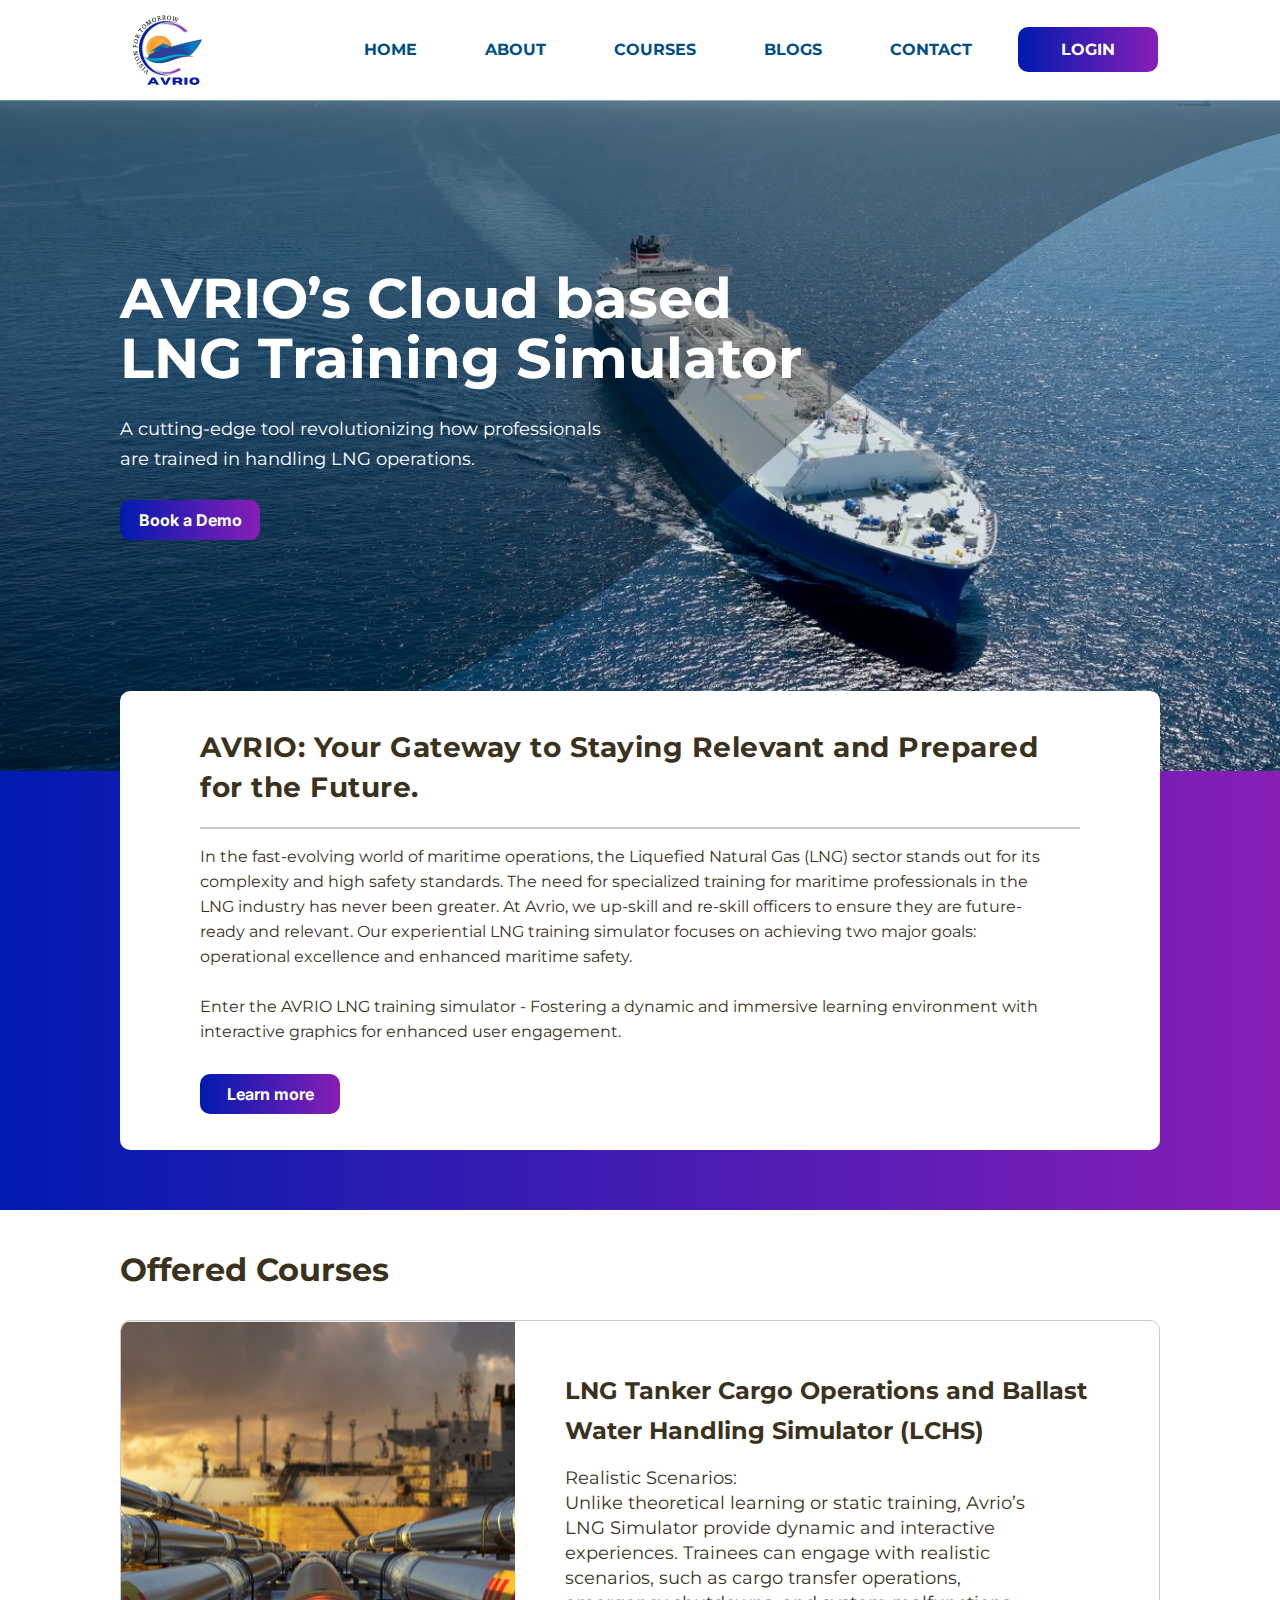
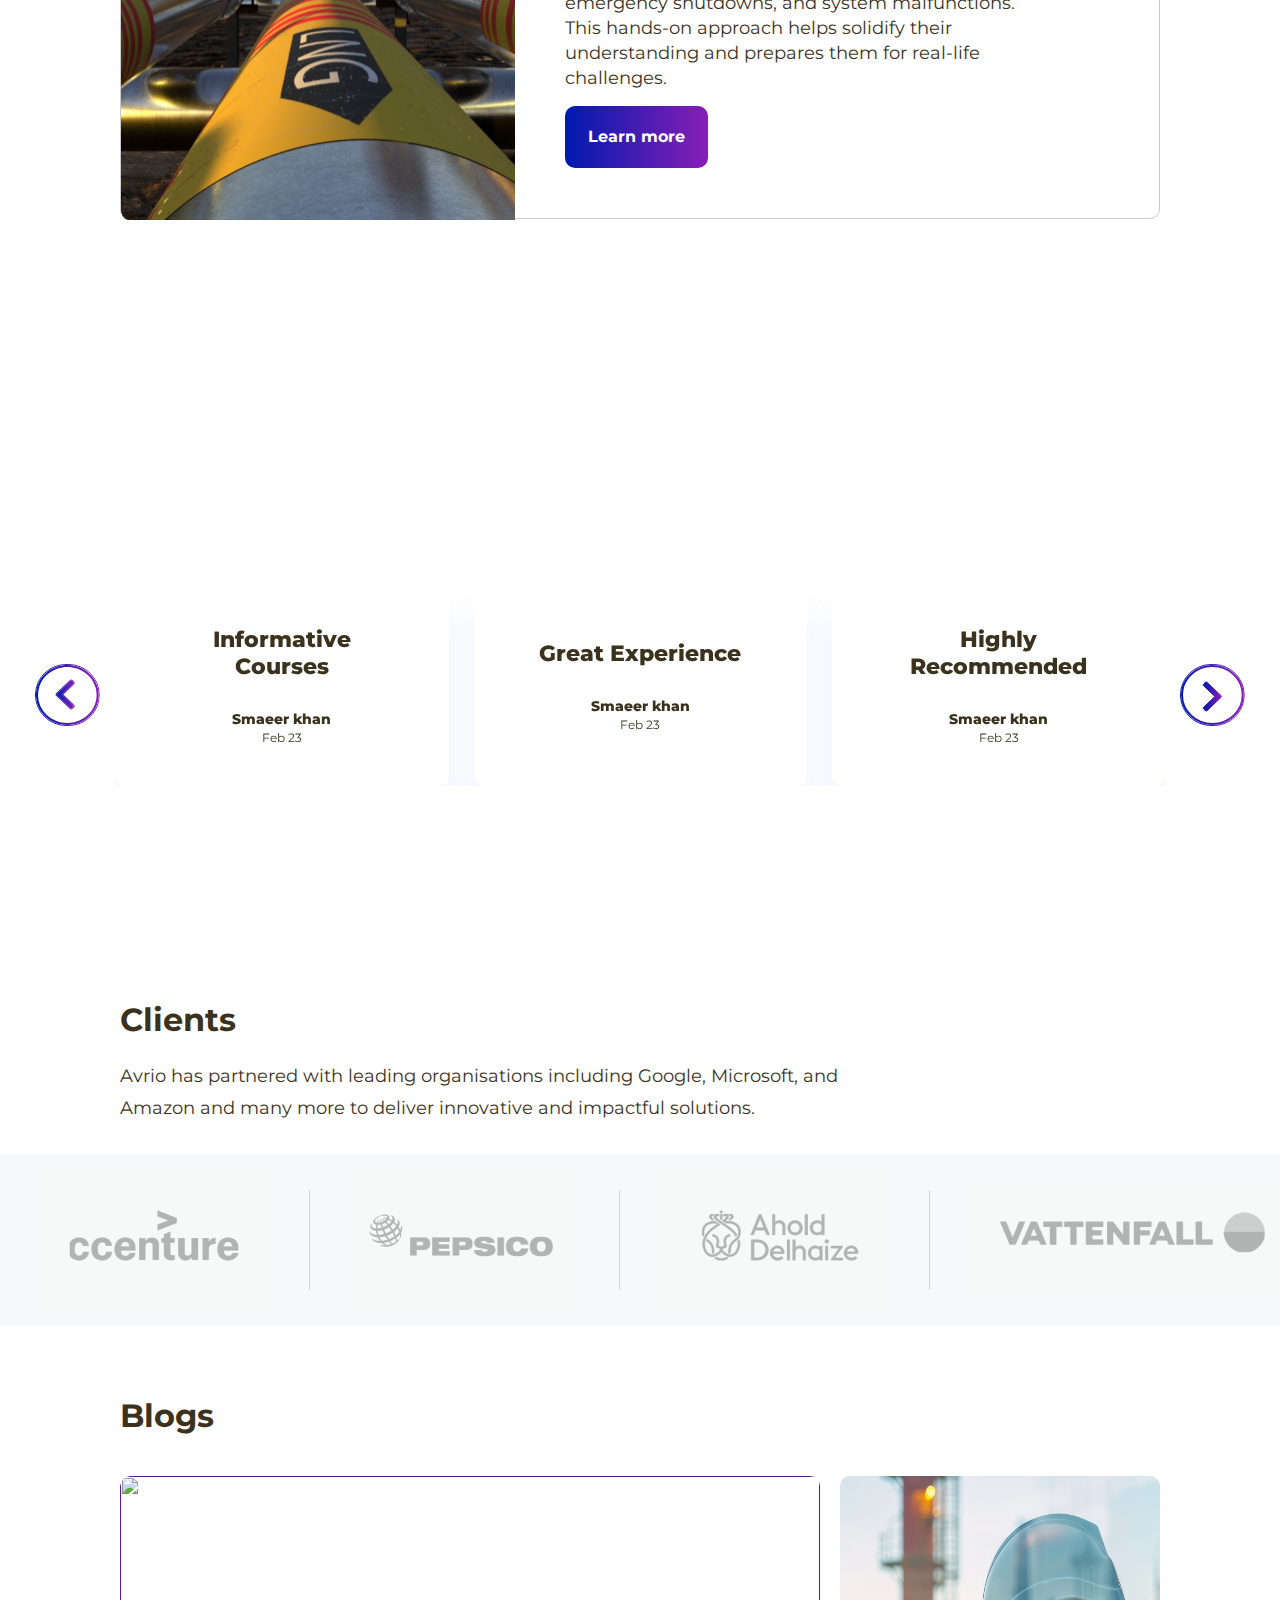
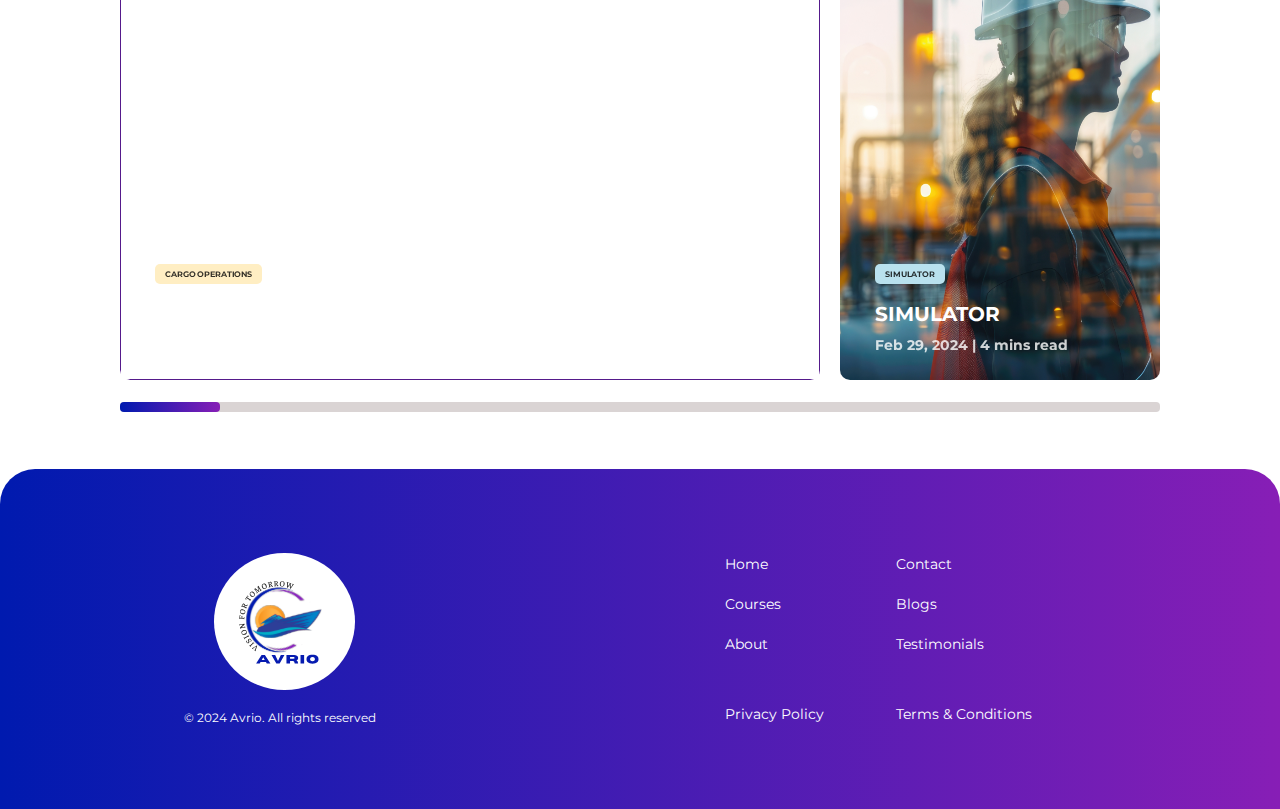
==== commit 1327aa3b: "overlay added" ====
--- a/index.html
+++ b/index.html
@@ -45,9 +45,6 @@
           <div class="line3"></div>
         </div>
       </nav>
-
-
-
 
     <!-- hero section -->
     <section class="hero">
--- a/style.css
+++ b/style.css
@@ -16,7 +16,7 @@
 }
 
 .banner {
-  background-image: url("./assets/ship.png");
+  background-image: url("./assets/banner-1.png");
   background-repeat: no-repeat;
   background-position: center;
   background-size: cover;
@@ -676,7 +676,7 @@
 
 .col1 p {
   font-family: "Montserrat", sans-serif;
-  font-size: 0.75rem;
+  font-size: 12px;
   font-weight: normal;
 }
 
@@ -719,6 +719,10 @@
   margin-top: 30px;
 }
 
+.footer-mobile p{
+  font-family: "Montserrat", sans-serif;
+  font-size: 12px !important;
+}
 
 .footer-mobile{
   display: none;
@@ -894,7 +898,7 @@
 /* hero section */
 
 .course-banner {
-  background-image: url("./assets/course-banner.png");
+  background-image: url("./assets/banner-2.png");
   background-repeat: no-repeat;
   background-position: center;
   background-size: cover;
@@ -1012,11 +1016,14 @@
   grid-template-columns: 1.1fr 1fr;
   background: linear-gradient(90deg, #001aaf 0%, #871eb6 100%);
   border: 3px solid white;
+  position: relative;
+  z-index: 3;
 }
 
 .left-side {
   overflow-y: auto;
   border-right: 3px solid white;
+  z-index: 4; 
 }
 
 .left-heading {
@@ -1041,6 +1048,7 @@
   display: flex;
   flex-direction: column;
   justify-content: center;
+  z-index: 4; 
 }
 
 .right-side-content {
@@ -1349,7 +1357,7 @@
 /* home 2 */
 
 .home-2-banner {
-  background-image: url("./assets/home-2-banner.png");
+  background-image: url("./assets/banner-3.png");
   background-repeat: no-repeat;
   background-position: center;
   background-size: cover;
@@ -1410,14 +1418,22 @@
   background-size: cover;
 }
 
-.overlay {
+
+.content-bg::before {
+  content: "";
   position: absolute;
   top: 0;
   left: 0;
   width: 100%;
   height: 100%;
-  background-color: rgba(0, 0, 0, 0.2); /* Black overlay with 50% opacity */
-  z-index: 1; /* Keeps it behind the content */
+  background: rgba(0, 0, 0, 0.5); /* Adjust for desired overlay color and opacity */
+  z-index: 1; /* Ensure this is behind the content */
+  pointer-events: none; /* Allows interactions to pass through the overlay */
+}
+
+.overlay {
+  position: relative;
+  z-index: 2; /* This ensures the content is above the overlay */
 }
 
 
@@ -2148,7 +2164,7 @@
     padding: 30px;
     gap: 30px;
   }
-
+ 
   .img-div {
     height: 299px;
     width: 100%;
@@ -2169,6 +2185,7 @@
 
   .text-div p {
     width: 100%;
+    font-size: 16px;
   }
 
   /* testimonial */
@@ -2357,13 +2374,12 @@
   }
 
   .project-detail {
-    padding: 30px 30px;
-    margin: 85px 50px;
-  }
-
-  .project-detail h4{
-    padding: 10px;
-  }
+    gap: 0px;
+  }
+
+  /* .project-detail h4{
+    padding: 20px;
+  } */
 
   /* home 2 */
 
@@ -2517,6 +2533,7 @@
     font-size: 28px;
   }
 
+
   .offered-course-container {
     display: flex;
     flex-direction: column;
@@ -2544,7 +2561,7 @@
 
   .text-div p {
     width: 100%;
-    font-size: 18px;
+    font-size: 16px;
     line-height: 24px;
   }
 
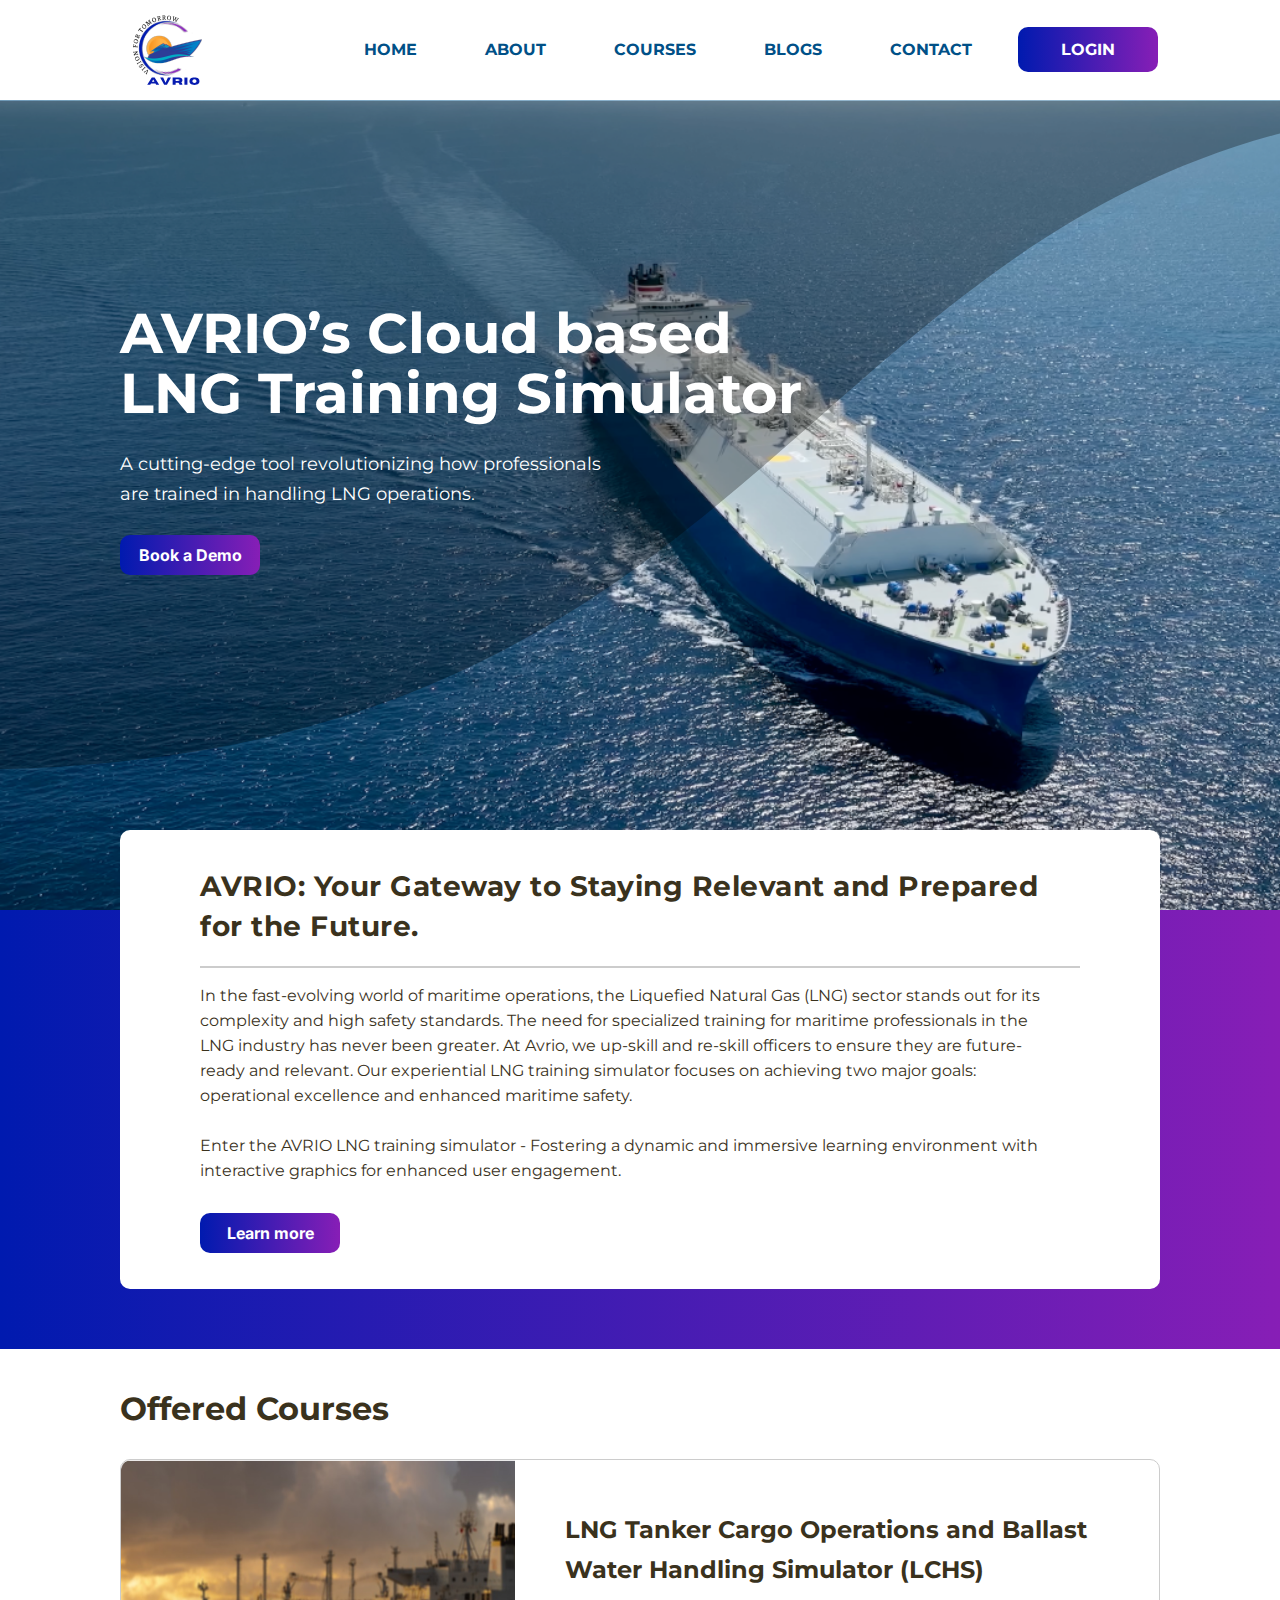
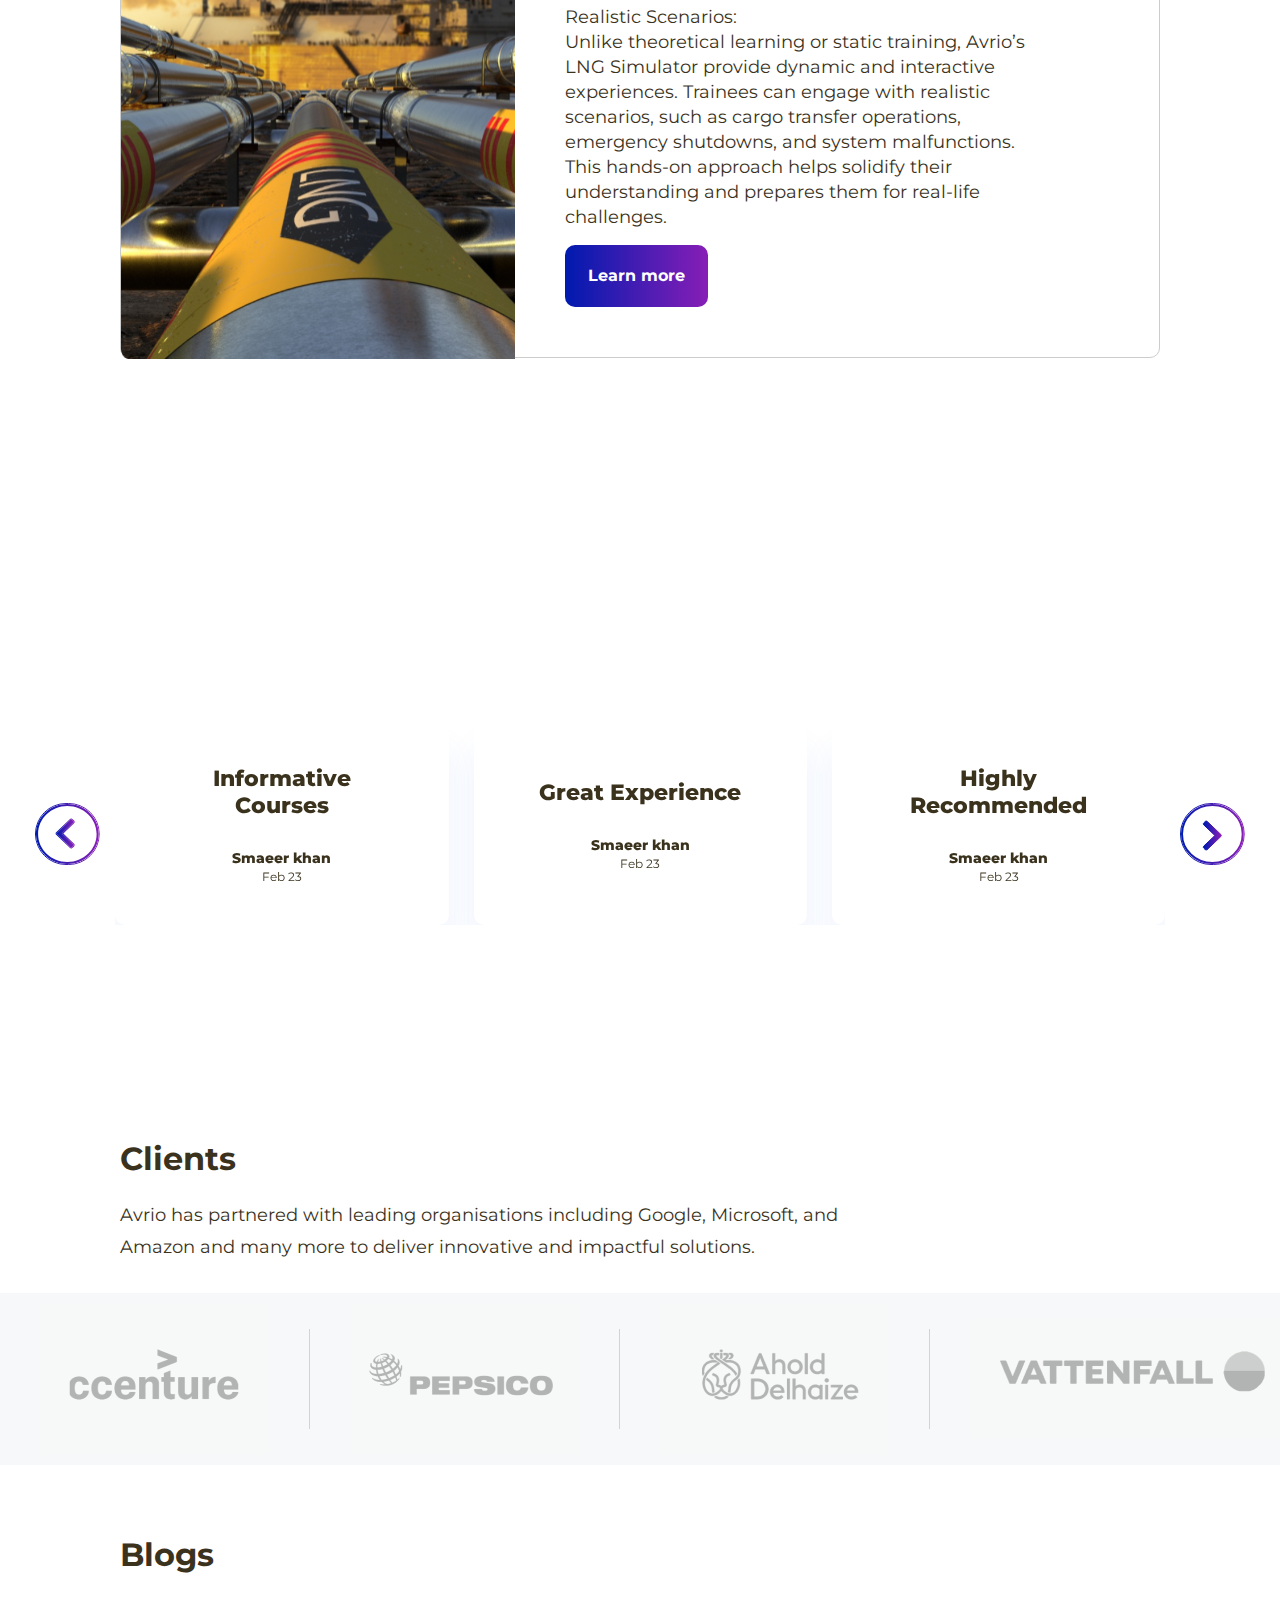
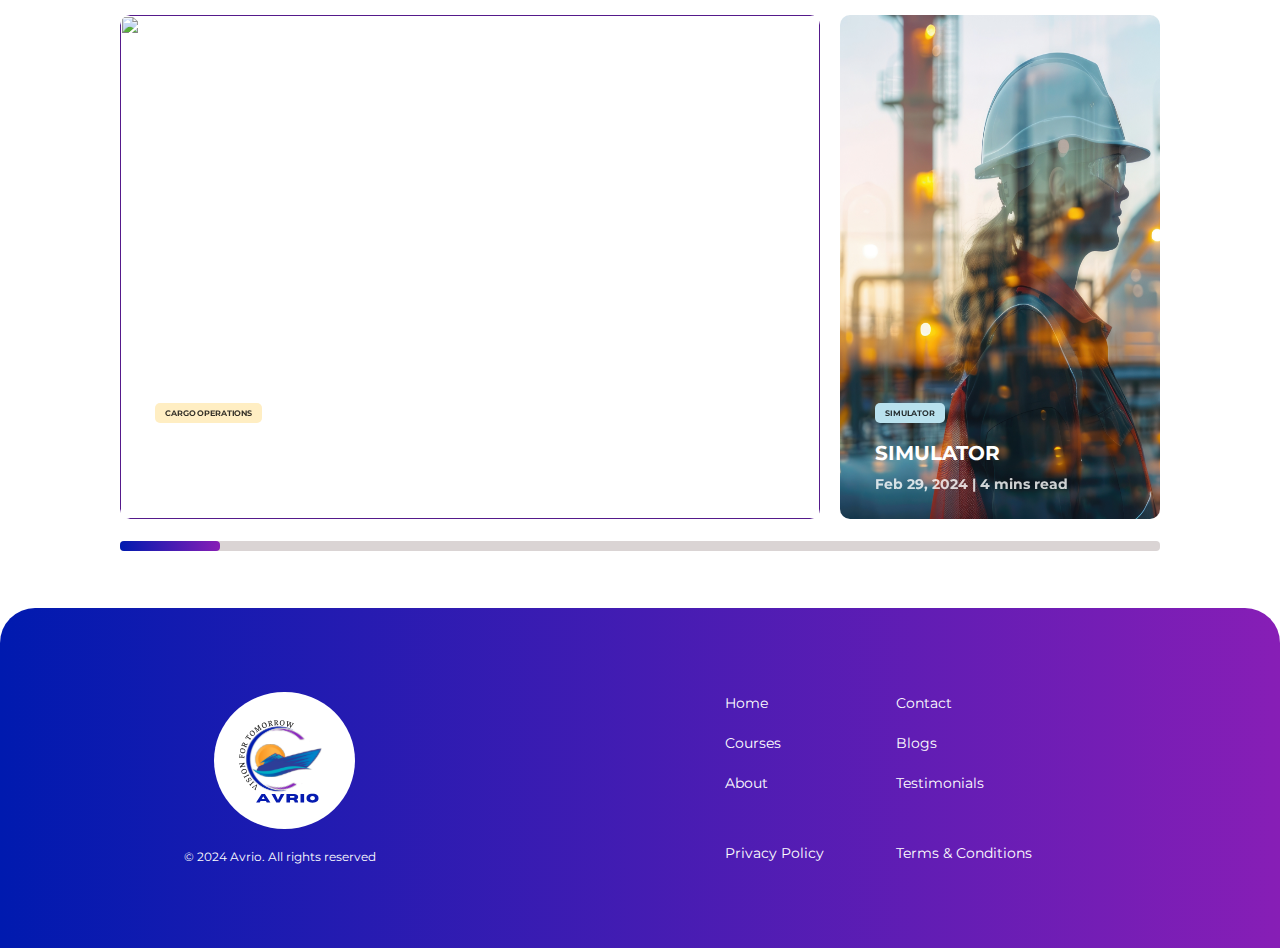
==== commit d46a0d08: "responsive" ====
--- a/index.html
+++ b/index.html
@@ -49,10 +49,6 @@
     <!-- hero section -->
     <section class="hero">
         <div class="banner">
-            <video autoplay muted loop class="background-video">
-                <source src="./assets/home-video.mp4" type="video/mp4">
-                Your browser does not support the video tag.
-            </video>
 
             <svg xmlns="http://www.w3.org/2000/svg" width="100%" height="100%" fill="none"
                 class="hero-svg">
@@ -60,11 +56,11 @@
                     stroke="none" />
             </svg>
             <div class="hero-text">
-                <h1 class="text-white text-[56px] font-bold font-['Montserrat'] leading-[60px] pb-[26px]">AVRIO’s Cloud
+                <h1>AVRIO’s Cloud
                     based
                     <br />LNG Training Simulator<br />
                 </h1>
-                <h3 class=" text-white text-lg font-normal font-['Montserrat'] leading-[30px] pb-[56px] w-[60%]">A
+                <h3>A
                     cutting-edge
                     tool revolutionizing how professionals are trained in handling LNG operations.</h3>
 
--- a/style.css
+++ b/style.css
@@ -21,19 +21,9 @@
   background-position: center;
   background-size: cover;
   position: relative;
-  height: 671px;
-  /* height: 90vh; */
+  /* height: 671px; */
+  height: 90vh;
   overflow: hidden;
-}
-
-.background-video {
-  position: absolute;
-  top: 0;
-  left: 0;
-  width: 100%;
-  height: 100%;
-  object-fit: cover; 
-  z-index: 1;
 }
 
 .hero-svg {
@@ -324,8 +314,6 @@
   height: 62px !important;
 } */
 
-
-
 .testimonial-bg {
   background-image: url("./assets/Testimonials.jpeg");
   background-repeat: no-repeat;
@@ -336,7 +324,7 @@
   padding: 0 25px;
 }
 
-.testimonial{
+.testimonial {
   margin-top: 80px;
 }
 
@@ -393,9 +381,7 @@
   transition: height 0.5s ease; /* Smooth height transition */
   height: 200px; /* Set to auto to fit content */
   padding: 45px 60px;
-
-}
-
+}
 
 .card p {
   text-align: center;
@@ -411,7 +397,6 @@
   overflow: hidden;
   transition: max-height 0.5s ease, opacity 0.3s ease, padding 0.3s ease; /* Smooth height and opacity transition */
   opacity: 0; /* Hide content initially */
-
 }
 
 .card h2 {
@@ -423,8 +408,6 @@
   padding-bottom: 30px;
 }
 
-
-
 .card h3 {
   text-align: center;
   color: #3a321d;
@@ -441,7 +424,6 @@
   font-family: "Montserrat", sans-serif;
 }
 
-
 .card:hover {
   height: auto; /* Adjust to fit expanded content */
 }
@@ -452,14 +434,9 @@
   padding: 50px 0;
 }
 
-
-.card:hover h2{
+.card:hover h2 {
   padding-bottom: 0;
 }
-
-
-
-
 
 /* client section */
 .clients {
@@ -719,12 +696,12 @@
   margin-top: 30px;
 }
 
-.footer-mobile p{
+.footer-mobile p {
   font-family: "Montserrat", sans-serif;
   font-size: 12px !important;
 }
 
-.footer-mobile{
+.footer-mobile {
   display: none;
 }
 /* course page  */
@@ -1023,7 +1000,7 @@
 .left-side {
   overflow-y: auto;
   border-right: 3px solid white;
-  z-index: 4; 
+  z-index: 4;
 }
 
 .left-heading {
@@ -1039,7 +1016,7 @@
   border-bottom: 3px solid white;
 }
 
-.icon i{
+.icon i {
   font-weight: 900 !important;
 }
 
@@ -1048,7 +1025,7 @@
   display: flex;
   flex-direction: column;
   justify-content: center;
-  z-index: 4; 
+  z-index: 4;
 }
 
 .right-side-content {
@@ -1131,6 +1108,8 @@
   display: none;
   background: linear-gradient(90deg, #001aaf 0%, #871eb6 100%);
   padding: 50px 70px;
+  position: relative;
+  z-index: 3;
 }
 
 .key-left-heading {
@@ -1141,16 +1120,21 @@
   line-height: 1.25;
   margin-bottom: 50px;
   /* margin: 0 70px; */
+  position: relative;
+  z-index: 4;
 }
 
 .key-accordion {
   max-width: 100%;
   border: 2px solid white;
   /* margin: 0 70px; */
+  z-index: 4;
 }
 
 .key-accordion-item {
   border: 2px solid white;
+  position: relative;
+  z-index: 4;
 }
 
 .key-accordion-title {
@@ -1164,6 +1148,8 @@
   font-size: 24px;
   font-weight: bold;
   line-height: 1.25;
+  position: relative;
+  z-index: 4;
 }
 
 .key-accordion-title i {
@@ -1175,6 +1161,8 @@
   display: none;
   font-size: 1.2rem;
   padding: 20px;
+  position: relative;
+  z-index: 4;
 }
 
 .key-accordion-item.active .key-accordion-content {
@@ -1418,7 +1406,6 @@
   background-size: cover;
 }
 
-
 .content-bg::before {
   content: "";
   position: absolute;
@@ -1426,7 +1413,12 @@
   left: 0;
   width: 100%;
   height: 100%;
-  background: rgba(0, 0, 0, 0.5); /* Adjust for desired overlay color and opacity */
+  background: rgba(
+    0,
+    0,
+    0,
+    0.5
+  ); /* Adjust for desired overlay color and opacity */
   z-index: 1; /* Ensure this is behind the content */
   pointer-events: none; /* Allows interactions to pass through the overlay */
 }
@@ -1435,7 +1427,6 @@
   position: relative;
   z-index: 2; /* This ensures the content is above the overlay */
 }
-
 
 .simulation-course {
   margin: 50px 120px;
@@ -1596,25 +1587,35 @@
 }
 
 .humbargar {
-    height: 24px;
-    width: 30px;
-    display: none;
-    cursor: pointer;
-    position: relative;
-  }
-  
-  .line1, .line2, .line3 {
-    height: 2px;                 /* Thin lines */
-    width: 100%;
-    background-color: #005087;
-    margin-top: 5px;             /* Space between lines */
-    border-radius: 5px;
-    transition: transform 0.6s ease, opacity 0.3s ease;
-  }
-  
+  height: 24px;
+  width: 30px;
+  display: none;
+  cursor: pointer;
+  position: relative;
+}
+
+.line1,
+.line2,
+.line3 {
+  height: 2px; /* Thin lines */
+  width: 100%;
+  background-color: #005087;
+  margin-top: 5px; /* Space between lines */
+  border-radius: 5px;
+  transition: transform 0.6s ease, opacity 0.3s ease;
+}
+
+
+
+
+
+
+
 /* resposnive - tablet*/
 
-@media screen and (max-width: 768px) {
+
+
+@media screen and (max-width: 1024px) {
   .nav {
     padding-left: 3rem;
     padding-right: 3rem;
@@ -1654,26 +1655,26 @@
     cursor: pointer;
     position: relative;
   }
- .toggle1 {
-  transform: rotate(45deg) translate(5px, 5px);   /* Rotation and position for "X" */
-}
-
-.toggle2 {
-  opacity: 0;                  /* Hide the middle line when forming "X" */
-}
-
-.toggle3 {
-  transform: rotate(-45deg) translate(5px, -5px); /* Rotation and position for "X" */
-}
-
-/* Additional styling when the menu is active */
-.display {
-  transform: translateX(0%) !important;
-}
+  .toggle1 {
+    transform: rotate(45deg) translate(5px, 5px); /* Rotation and position for "X" */
+  }
+
+  .toggle2 {
+    opacity: 0; /* Hide the middle line when forming "X" */
+  }
+
+  .toggle3 {
+    transform: rotate(-45deg) translate(5px, -5px); /* Rotation and position for "X" */
+  }
+
+  /* Additional styling when the menu is active */
+  .display {
+    transform: translateX(0%) !important;
+  }
   /* home - hero */
 
   .banner {
-    height: 100vh;
+    height: 50vh;
   }
 
   .hero-text {
@@ -1727,18 +1728,26 @@
 
   /* testimonial */
 
+.testimonial {
+  margin-top: 80px;
+}
+
+.section {
+  width: 100%;
+  margin: 20px 0;
+  height: 30vh;
+}
   .testimonial .heading {
     margin-left: 50px;
   }
 
-  
-.card {
-  padding: 35px 30px;
-}
-
-.card:hover p {
-  padding: 30px 0;
-}
+  .card {
+    padding: 35px 30px;
+  }
+
+  .card:hover p {
+    padding: 30px 0;
+  }
 
   .swiper-button-next,
   .swiper-button-prev {
@@ -1749,7 +1758,6 @@
     margin-right: -35px;
   }
 
-
   /* clients */
   .client-text {
     margin: 0 70px;
@@ -1805,7 +1813,7 @@
 
   .course-banner {
     width: 100%;
-    height: 100vh;
+    height: 50vh;
   }
 
   .course-hero-text {
@@ -1815,7 +1823,7 @@
   }
 
   .course-hero-text h1 {
-    width: 100%;
+    width: 90%;
   }
 
   .course-hero-text h3 {
@@ -1830,11 +1838,13 @@
     display: flex;
     flex-direction: column;
     height: auto;
+    gap: 50px;
   }
 
   .course-card .img-div {
     height: 413px;
     width: 100%;
+    padding: 50px;
   }
 
   .course-card .text-div {
@@ -2031,7 +2041,7 @@
   /* home 2 */
 
   .home-2-banner {
-    height: 90vh;
+    height: 50vh;
     margin-top: 100px;
   }
 
@@ -2104,56 +2114,86 @@
   }
 }
 
-/* mobile */
-@media screen and (max-width: 480px) {
-  /* home */
-
-  /* nav */
+
+
+@media screen and (max-width: 768px) {
   .nav {
     padding-left: 3rem;
     padding-right: 3rem;
   }
-
-  /* hero */
+  .nav ul {
+    /* padding: 10px 30px; */
+    position: fixed;
+    top: 99px;
+    left: 0;
+    height: 90vh;
+    width: 100%;
+    transform: translateX(-100vw);
+    text-align: center;
+    transition: transform 0.6s;
+    /* box-shadow: rgba(149, 157, 165, 0.2) 0px 8px 24px; */
+    background-color: white;
+  }
+
+  .nav ul li {
+    border-bottom: 1px solid rgba(139, 134, 134, 0.144);
+    padding: 10px 0px;
+    margin: 15px 0px;
+    text-align: center;
+    padding: 15px 10px;
+    display: block;
+  }
+
+  .nav ul li:last-child {
+    text-align: center;
+    margin: 0 auto;
+  }
+
+  .humbargar {
+    height: 24px;
+    width: 30px;
+    display: block;
+    cursor: pointer;
+    position: relative;
+  }
+  .toggle1 {
+    transform: rotate(45deg) translate(5px, 5px); /* Rotation and position for "X" */
+  }
+
+  .toggle2 {
+    opacity: 0; /* Hide the middle line when forming "X" */
+  }
+
+  .toggle3 {
+    transform: rotate(-45deg) translate(5px, -5px); /* Rotation and position for "X" */
+  }
+
+  /* Additional styling when the menu is active */
+  .display {
+    transform: translateX(0%) !important;
+  }
+  /* home - hero */
+
+  .banner {
+    height: 70vh;
+  }
 
   .hero-text {
-    top: 10%;
-    margin: 0 50px;
-  }
-
-  .hero-text h1 {
-    color: white;
-    font-size: 46px;
-    line-height: 50px;
-    width: 100%;
-  }
-
-  .hero-text h3 {
-    width: 100%;
+    top: 15%;
+    left: 0;
+    margin: auto 70px;
   }
 
   /* about */
-
   .aboutcontent {
-    padding: 36px 50px;
-    margin-top: -140px;
-    margin-left: 50px;
-    margin-right: 50px;
-  }
-
-  .aboutcontent h3 {
-    color: #3a321d;
-    font-size: 26px;
-    line-height: 35px;
-  }
-
-  .aboutcontent p{
-    font-size: 16px;
-  }
-
-  /* offered courses */
+    padding: 40px 65px;
+    margin-left: 70px;
+    margin-right: 70px;
+  }
+
+  /* offered course */
   .offered-course {
-    margin: 50px;
+    margin: 50px 70px 50px 70px;
   }
 
   .offered-course-container {
@@ -2161,14 +2201,505 @@
     flex-direction: column;
     width: 100%;
     height: auto;
-    padding: 30px;
+    padding: 50px;
+    gap: 50px;
+  }
+
+  .img-div {
+    height: 499px;
+    width: 100%;
+    /* padding: 50px; */
+  }
+
+  .img-div img {
+    width: 100%;
+    height: 499px;
+    border-radius: 10px;
+  }
+
+  .text-div {
+    width: 100%;
+    padding: 0px;
     gap: 30px;
   }
- 
+
+  .text-div p {
+    width: 100%;
+  }
+
+  /* testimonial */
+
+.testimonial {
+  margin-top: 80px;
+}
+
+.section {
+  position: relative;
+  width: 100%;
+  margin: 50px 0;
+  height: 35vh;
+  display: flex;
+  justify-content: center;
+  align-items: center;
+}
+  .testimonial .heading {
+    margin-left: 50px;
+  }
+
+  .card {
+    padding: 35px 30px;
+  }
+
+  .card:hover p {
+    padding: 30px 0;
+  }
+
+  .swiper-button-next,
+  .swiper-button-prev {
+    opacity: 1;
+    color: white;
+    transition: all 0.3s ease;
+    margin-left: -35px;
+    margin-right: -35px;
+  }
+
+  /* clients */
+  .client-text {
+    margin: 0 70px;
+  }
+
+  .client-text p {
+    width: 100%;
+  }
+
+  /* blog */
+  .blog-main {
+    margin: 50px 70px;
+  }
+
+  /* footer */
+
+  footer {
+    padding: 60px 70px;
+  }
+
+  footer .row {
+    display: flex;
+    justify-content: space-between;
+  }
+
+  footer .row .col1 {
+    width: 30%;
+    display: flex;
+    gap: 30px;
+    justify-content: center;
+  }
+
+  .col2,
+  .col3 {
+    /* width: 20%; */
+    display: flex;
+    justify-content: center;
+  }
+
+  footer img {
+    border-radius: 50%;
+    background-color: white;
+    width: 140.44px;
+    height: 137px;
+  }
+
+  footer .row .col1 p {
+    color: white;
+    margin-left: 0;
+  }
+
+  /* course - hero */
+
+  .course-banner {
+    width: 100%;
+    height: 70vh;
+  }
+
+  .course-hero-text {
+    top: 15%;
+    left: 0;
+    margin-left: 70px;
+  }
+
+  .course-hero-text h1 {
+    width: 100%;
+  }
+
+  .course-hero-text h3 {
+    width: 100%;
+  }
+
+  .courses {
+    margin: 50px 70px;
+  }
+
+  .course-card {
+    display: flex;
+    flex-direction: column;
+    height: auto;
+  }
+
+  .course-card .img-div {
+    height: 413px;
+    width: 100%;
+  }
+
+  .course-card .text-div {
+    width: 100%;
+  }
+
+  /* key benefit */
+
+  .content-container {
+    display: none;
+  }
+
+  .keybenefit-section {
+    display: block;
+  }
+
+  /* key feature */
+  .container-ship {
+    background-image: url("./assets/Key\ Features.jpeg");
+    background-repeat: no-repeat;
+    background-position: center;
+    background-size: cover;
+    height: 23.9375rem;
+  }
+
+  .container-ship h1 {
+    padding-top: 50px;
+    margin-left: 70px;
+  }
+
+  .key-feature {
+    background-color: white;
+    position: relative;
+    padding-top: -100px;
+    z-index: 1;
+    /* padding-bottom: 160px; */
+  }
+
+  .key-feature-text {
+    padding-bottom: 60px;
+    margin: -100px 70px;
+  }
+
+  .key-feature-text h3 {
+    padding-bottom: 25px;
+  }
+
+  .key-feature-text p {
+    word-wrap: break-word;
+    overflow-wrap: break-word;
+    white-space: normal;
+    width: 100%;
+    height: auto;
+  }
+
+  /* accordion */
+
+  .accordion {
+    height: auto;
+    margin-bottom: -80px;
+    padding: 50px 70px;
+  }
+
+  .accordion-main {
+    height: auto;
+    padding: 35px;
+  }
+
+  .accordion-container {
+    width: 100%;
+    gap: 15px;
+  }
+
+  .accordion-item {
+    margin-bottom: 10px;
+  }
+
+  .accordion-title {
+    margin: 0 5px;
+    padding: 5px 0;
+    font-size: 26px;
+  }
+
+  .accordion-title:hover,
+  .accordion-item.active .accordion-title {
+    font-size: 36px;
+  }
+
+  .accordion-content {
+    padding: 10px 10px 0 10px;
+  }
+
+  .accordion-content p {
+    margin: 0;
+    font-size: 16px;
+  }
+
+  .accordion-item.active .accordion-content {
+    display: block;
+  }
+
+  /* model */
+
+  .modal {
+    display: none;
+    position: fixed;
+    z-index: 9999;
+    left: 50%;
+    top: 50%;
+    transform: translate(-50%, -50%);
+    width: 100%;
+    height: 100%;
+    background-color: rgba(0, 0, 0, 0.4);
+    overflow: auto;
+  }
+
+  .modal-content {
+    position: relative;
+    background-color: white;
+    margin: 5% auto;
+    /* padding: 40px 50px; */
+    border: 1px solid #888;
+    width: 80%;
+    border-radius: 20px;
+    max-width: 830px;
+  }
+
+  .project-detail {
+    position: relative;
+    z-index: 1;
+    display: flex;
+    flex-direction: column;
+    justify-content: center;
+    gap: 20px;
+    background-color: white;
+    box-shadow: rgba(100, 100, 111, 0.2) 0px 7px 29px 0px;
+    border-radius: 20px;
+    padding: 30px 50px;
+    /* margin: 60px; */
+    margin: 70px 70px;
+  }
+
+  .project-detail h4 {
+    height: 3rem;
+    text-align: center;
+    color: #666666;
+    font-family: "Montserrat", sans-serif;
+    font-size: 1.125rem;
+    font-weight: bold;
+  }
+
+  .project-detail form {
+    margin-top: 20px;
+    display: flex;
+    flex-direction: column;
+    gap: 30px;
+    justify-content: center;
+    align-items: center;
+  }
+
+  .project-detail form input,
+  .project-detail form textarea,
+  .select-div {
+    border: 1px solid #cccccc;
+    width: 100%;
+    padding: 10px 20px;
+    border-radius: 5px;
+    box-sizing: border-box;
+  }
+
+  .project-detail form textarea {
+    height: 6.45rem;
+  }
+
+  .project-detail form input::placeholder,
+  .project-detail form textarea::placeholder {
+    color: #666;
+  }
+
+  .project-detail select {
+    width: 100%;
+    color: #666;
+    border: none;
+  }
+
+  .project-detail button {
+    width: 150px;
+    padding: 5px 20px;
+    border-radius: 10px;
+    color: white;
+    background: linear-gradient(90deg, #001aaf 0%, #871eb6 100%);
+  }
+
+  /* home 2 */
+
+  .home-2-banner {
+    height: 70vh;
+    margin-top: 100px;
+  }
+
+  .home-hero-text {
+    top: 25%;
+    left: 0;
+    margin-left: 70px;
+  }
+
+  .home-hero-text h1 {
+    width: 80%;
+  }
+
+  .home-hero-text p {
+    padding-top: 26px;
+    padding-bottom: 26px;
+    width: 60%;
+  }
+
+  .content-bg {
+    background-image: url("./assets/What\ to\ expect\ 2.jpeg");
+    background-repeat: no-repeat;
+    background-position: center;
+    background-size: cover;
+  }
+
+  .simulation-course {
+    margin: 50px 70px;
+  }
+
+  .simulation-course-div {
+    display: flex;
+    flex-direction: column;
+    gap: 55px;
+  }
+
+  .course-div {
+    display: flex;
+    flex-direction: column;
+    border-radius: 10px;
+    box-shadow: rgba(100, 100, 111, 0.2) 0px 7px 29px 0px;
+    height: auto;
+    padding: 50px 50px;
+    gap: 50px;
+  }
+
+  .course-img-div {
+    width: 100%;
+  }
+
+  .course-img-div img {
+    border-radius: 10px;
+  }
+
+  .course-text-div {
+    width: 100%;
+    display: flex;
+    flex-direction: column;
+    gap: 30px;
+    padding: 0;
+    overflow-x: hidden;
+  }
+
+  .course-text-div p {
+    width: 100%;
+  }
+
+  .contact-support {
+    padding: 50px 70px;
+  }
+}
+
+/* mobile screen - 380px */
+
+/* @media screen and (max-width: 380px) { */
+@media screen and (max-width: 480px) {
+  /* home */
+
+  /* nav */
+  .nav {
+    padding-left: 1rem;
+    padding-right: 1rem;
+  }
+
+  .nav img{
+    margin-left: -18px;
+  }
+  /* hero */
+.banner{
+  height: 80vh;
+}
+
+  .hero-text {
+    top: 10%;
+    margin-left: 20px;
+    display: flex;
+    flex-direction: column;
+    justify-content: space-between;
+    gap: 10px;
+  }
+
+  .hero-text h1 {
+    font-size: 28px;
+    line-height: 40px;
+    width: 100%;
+  }
+
+  .hero-text h3 {
+    font-size: 16px;
+    line-height: 26px;
+    width: 100%;
+  }
+
+  /* about */
+
+  .aboutcontent {
+    padding: 26px 20px;
+    margin-top: -140px;
+    margin-left: 20px;
+    margin-right: 20px;
+  }
+
+  .aboutcontent h3 {
+    color: #3a321d;
+    font-size: 24px;
+    line-height: 32px;
+  }
+
+  .aboutcontent p {
+    font-size: 16px;
+    line-height: 25px;
+  }
+
+  /* offered courses */
+  .offered-course {
+    margin: 40px 20px;
+  }
+
+  .offered-course h3 {
+    color: #3a321d;
+    font-size: 28px;
+  }
+
+  .offered-course-container {
+    display: flex;
+    flex-direction: column;
+    width: 100%;
+    height: auto;
+    padding: 10px;
+    gap: 20px;
+  }
+
   .img-div {
     height: 299px;
     width: 100%;
-    /* padding: 50px; */
   }
 
   .img-div img {
@@ -2186,25 +2717,55 @@
   .text-div p {
     width: 100%;
     font-size: 16px;
+    line-height: 24px;
+  }
+
+  .text-div h4 {
+    font-size: 24px;
+    font-weight: bold;
+    line-height: 32px;
   }
 
   /* testimonial */
+
+  .testimonial .heading {
+    font-size: 28px;
+    margin-left: 20px;
+  }
+
   .swiper {
-    width: 65vw;
-  }
-
-
+    width: 80vw;
+  }
+
+  .swiper-wrapper .card {
+    padding: 50px 26px;
+  }
+
+  .swiper-button-next,
+  .swiper-button-prev {
+    width: 35px !important;
+    height: 32px !important;
+  }
+
+  /* clients */
   .client-text {
-    margin: 0 50px;
-  }
-
+    margin: 0 20px;
+  }
+  .client-text h3 {
+    font-size: 28px;
+  }
   .client-text p {
+    font-size: 16px;
     width: 100%;
   }
 
   /* blog */
   .blog-main {
-    margin: 50px 50px;
+    margin: 50px 20px;
+  }
+
+  .blog-heading {
+    font-size: 28px;
   }
 
   .post {
@@ -2215,39 +2776,38 @@
     height: 280px;
   }
 
+  .post h3 {
+    position: absolute;
+    left: 5%;
+    bottom: 8%;
+    color: #fff;
+    padding: 10px 0;
+  }
   
-.post h3 {
-  position: absolute;
-  left: 5%;
-  bottom: 8%;
-  color: #fff;
-  padding: 10px 0;
-}
-
-.post-category {
-  bottom: 25%;
-}
-
-.post-date {
-  bottom: 5%;
-}
+  .post-category {
+    bottom: 25%;
+  }
+  
+  .post-date {
+    bottom: 5%;
+  }
 
 
   /* footer */
   footer {
-    padding: 60px 50px;
+    padding: 50px 20px;
   }
 
   footer img {
-    width: 100px;
-    height: 100px;
-  }
-
-  .footer{
+    width: 80px;
+    height: 80px;
+  }
+
+  .footer {
     display: none;
   }
 
-  .footer-mobile{
+  .footer-mobile {
     display: block;
   }
 
@@ -2261,40 +2821,40 @@
   .course-hero-text {
     top: 10%;
     left: 0;
-    margin: 0 50px;
+    margin: 0 20px;
   }
 
   .course-hero-text h1 {
-    width: 100%;
-    font-size: 46px;
-    font-weight: bold;
-    line-height: 50px;
+    font-size: 28px;
+    line-height: 40px;
+    padding-bottom: 26px;
   }
 
   .course-hero-text h3 {
     width: 100%;
+    font-size: 18px;
   }
 
   /*course card */
   .courses {
-    margin: 50px 50px;
+    margin: 50px 20px;
   }
 
   .course-card {
     display: flex;
     flex-direction: column;
     height: auto;
-    padding: 30px;
-    gap: 30px;
+    padding: 10px;
+    gap: 20px;
   }
 
   .course-card .img-div {
-    height: 313px;
-    width: 100%;
-  }
-
-  .course-card .img-div img{
-    height: 313px;
+    height: 270px;
+    width: 100%;
+  }
+
+  .course-card .img-div img {
+    height: 270px;
   }
 
   .course-card .text-div {
@@ -2302,31 +2862,57 @@
     width: 100%;
   }
 
+  .course-card .text-div h2 {
+    font-size: 24px;
+    line-height: 32px;
+  }
+
+  .course-card .text-div p {
+    font-size: 16px;
+    line-height: 24px;
+  }
+
   /* key benefits for tablet*/
 
   .keybenefit-section {
-    padding: 60px 50px;
+    padding: 50px 20px;
+  }
+
+  .key-left-heading {
+    font-size: 28px;
+    margin-bottom: 40px;
   }
 
   .key-accordion-title {
-    font-size: 20px;
+    padding: 20px;
+    font-size: 18px;
+  }
+
+  .key-accordion-content p {
+    font-size: 16px;
   }
 
   /* key feature */
 
   .container-ship h1 {
     padding-top: 50px;
-    margin-left: 50px;
+    margin-left: 20px;
   }
 
   .key-feature-text {
     padding-bottom: 60px;
-    padding: 35px;
-    margin: -200px 50px;
+    padding: 40px 20px;
+    margin: -200px 20px;
   }
 
   .key-feature-text h3 {
+    font-size: 24px;
     padding-bottom: 25px;
+  }
+
+  .key-feature-text p {
+    font-size: 16px;
+    line-height: 24px;
   }
 
   .key-feature {
@@ -2338,12 +2924,13 @@
   .accordion {
     height: auto;
     margin-bottom: -80px;
-    padding: 50px 50px;
+    padding: 20px 20px;
   }
 
   .accordion-main {
     height: auto;
     padding: 30px;
+    margin: 20px 0;
   }
 
   .accordion-title {
@@ -2370,16 +2957,14 @@
 
   .modal-content {
     border: 1px solid #888;
-    width: 90%;
+    width: 95%;
+    margin: 20% auto;
   }
 
   .project-detail {
-    gap: 0px;
-  }
-
-  /* .project-detail h4{
-    padding: 20px;
-  } */
+    padding: 30px 30px;
+    margin: 85px 20px;
+  }
 
   /* home 2 */
 
@@ -2391,21 +2976,21 @@
   .home-hero-text {
     top: 15%;
     left: 0;
-    margin-left: 70px;
+    margin-left: 20px;
   }
 
   .home-hero-text h1 {
     width: 80%;
+    font-size: 28px;
+    line-height: 34px;
   }
 
   .home-hero-text p {
-    padding-top: 26px;
+    padding-top: 36px;
     padding-bottom: 26px;
-    width: 60%;
-  }
-
-  .home2-about h3{
-      padding-bottom: 20px;
+    width: 100%;
+    font-size: 16px;
+    line-height: 24px;
   }
 
   .content-bg {
@@ -2420,8 +3005,9 @@
   }
 
   .simulation-course .heading {
-    margin-left: 50px;
+    margin-left: 20px;
     width: max-content;
+    font-size: 28px;
   }
 
   .simulation-course-div {
@@ -2431,7 +3017,7 @@
   }
 
   .course-div {
-    margin: 0 50px;
+    margin: 0 20px;
     padding: 20px;
     height: auto;
     gap: 20px;
@@ -2452,421 +3038,12 @@
   }
 
   .course-text-div h2 {
-    font-family: "Inter", sans-serif;
     font-size: 24px;
-    font-weight: bold;
-    line-height: 40px;
-    text-align: left;
   }
 
   .course-text-div p {
     color: #3a321d;
     font-size: 16px;
-    word-wrap: break-word; /* Allows long words to break and wrap */
-    overflow-wrap: break-word; /* Ensures that text wraps within the container */
-    white-space: normal; /* Allows text to wrap onto the next line */
-    width: 100%; /* Ensures it adjusts to the container */
-    height: auto;
-  }
-
-  .contact-support {
-    padding: 50px 50px;
-  }
-}
-
-/* mobile screen - 360px */
-
-@media screen and (max-width: 380px) {
-  /* home */
-
-  /* nav */
-  .nav {
-    padding-left: 1rem;
-    padding-right: 1rem;
-  }
-
-  /* hero */
-  .hero-text {
-    top: 10%;
-    margin-left: 20px;
-  }
-
-  .hero-text h1 {
-    font-size: 28px;
-    line-height: 40px;
-    width: 100%;
-  }
-
-  .hero-text h3 {
-    font-size: 16px;
-    line-height: 26px;
-    width: 100%;
-  }
-
-  /* about */
-
-  .aboutcontent {
-    padding: 26px 20px;
-    margin-top: -140px;
-    margin-left: 20px;
-    margin-right: 20px;
-  }
-
-  .aboutcontent h3 {
-    color: #3a321d;
-    font-size: 24px;
-    line-height: 32px;
-  }
-
-  .aboutcontent p {
-    font-size: 16px;
-    line-height: 25px;
-  }
-
-  /* offered courses */
-  .offered-course {
-    margin: 40px 20px;
-  }
-
-  .offered-course h3 {
-    color: #3a321d;
-    font-size: 28px;
-  }
-
-
-  .offered-course-container {
-    display: flex;
-    flex-direction: column;
-    width: 100%;
-    height: auto;
-    padding: 10px;
-    gap: 20px;
-  }
-
-  .img-div {
-    width: 100%;
-  }
-
-  .img-div img {
-    width: 100%;
-    height: 100%;
-    border-radius: 10px;
-  }
-
-  .text-div {
-    width: 100%;
-    padding: 0px;
-    gap: 30px;
-  }
-
-  .text-div p {
-    width: 100%;
-    font-size: 16px;
-    line-height: 24px;
-  }
-
-  .text-div h4 {
-    font-size: 24px;
-    font-weight: bold;
-    line-height: 32px;
-  }
-
-  /* testimonial */
-
-  .testimonial .heading {
-    font-size: 28px;
-    margin-left: 20px;
-  }
-
-  .swiper {
-    width: 80vw;
-  }
-
-  .swiper-wrapper .card {
-    padding: 50px 26px;
-  }
-
-  .swiper-button-next,
-  .swiper-button-prev {
-    width: 35px !important;
-    height: 32px !important;
-  }
-
-  /* clients */
-  .client-text {
-    margin: 0 20px;
-  }
-  .client-text h3 {
-    font-size: 28px;
-  }
-  .client-text p {
-    font-size: 16px;
-    width: 100%;
-  }
-
-  /* blog */
-  .blog-main {
-    margin: 50px 20px;
-  }
-
-  .blog-heading {
-    font-size: 28px;
-  }
-
-  .post {
-    position: relative;
-    overflow: hidden;
-    width: 400px;
-    border-radius: 10px;
-  }
-
-  /* footer */
-  footer {
-    padding: 50px 20px;
-  }
-
-  footer img {
-    width: 80px;
-    height: 80px;
-  }
-
-  .footer{
-    display: none;
-  }
-
-  .footer-mobile{
-    display: block;
-  }
-
-  /* course - hero */
-
-  .course-banner {
-    width: 100%;
-    height: 100vh;
-  }
-
-  .course-hero-text {
-    top: 10%;
-    left: 0;
-    margin: 0 20px;
-  }
-
-  .course-hero-text h1 {
-    font-size: 28px;
-    line-height: 40px;
-    padding-bottom: 26px;
-  }
-
-  .course-hero-text h3 {
-    width: 100%;
-    font-size: 18px;
-  }
-
-  /*course card */
-  .courses {
-    margin: 50px 20px;
-  }
-
-  .course-card {
-    display: flex;
-    flex-direction: column;
-    height: auto;
-    padding: 10px;
-    gap: 20px;
-  }
-
-  .course-card .img-div {
-    height: 313px;
-    width: 100%;
-  }
-
-  .course-card .text-div {
-    padding: 0;
-    width: 100%;
-  }
-
-  .course-card .text-div h2 {
-    font-size: 24px;
-    line-height: 32px;
-  }
-
-  .course-card .text-div p {
-    font-size: 16px;
-    line-height: 24px;
-  }
-
-  /* key benefits for tablet*/
-
-  .keybenefit-section {
-    padding: 50px 20px;
-  }
-
-  .key-left-heading {
-    font-size: 28px;
-    margin-bottom: 40px;
-  }
-
-  .key-accordion-title {
-    padding: 20px;
-    font-size: 18px;
-  }
-
-  .key-accordion-content p {
-    font-size: 16px;
-  }
-
-  /* key feature */
-
-  .container-ship h1 {
-    padding-top: 50px;
-    margin-left: 20px;
-  }
-
-  .key-feature-text {
-    padding-bottom: 60px;
-    padding: 40px 20px;
-    margin: -200px 20px;
-  }
-
-  .key-feature-text h3 {
-    font-size: 24px;
-    padding-bottom: 25px;
-  }
-
-  .key-feature-text p {
-    font-size: 16px;
-    line-height: 24px;
-  }
-
-  .key-feature {
-    padding-bottom: 220px;
-  }
-
-  /* accordion */
-
-  .accordion {
-    height: auto;
-    margin-bottom: -80px;
-    padding: 20px 20px;
-  }
-
-  .accordion-main {
-    height: auto;
-    padding: 30px;
-    margin: 20px 0;
-  }
-
-  .accordion-title {
-    margin: 0 5px;
-    padding: 5px 0;
-    font-size: 20px;
-  }
-
-  .accordion-title:hover,
-  .accordion-item.active .accordion-title {
-    font-size: 26px;
-  }
-
-  .accordion-content {
-    padding: 10px 10px 0 10px;
-  }
-
-  .accordion-content p {
-    margin: 0;
-    font-size: 16px;
-  }
-
-  /* model */
-
-  .modal-content {
-    border: 1px solid #888;
-    width: 95%;
-    margin: 20% auto;
-  }
-
-  .project-detail {
-    padding: 30px 30px;
-    margin: 85px 20px;
-  }
-
-  /* home 2 */
-
-  .home-2-banner {
-    height: 90vh;
-    margin-top: 100px;
-  }
-
-  .home-hero-text {
-    top: 15%;
-    left: 0;
-    margin-left: 20px;
-  }
-
-  .home-hero-text h1 {
-    width: 80%;
-    font-size: 28px;
-    line-height: 34px;
-  }
-
-  .home-hero-text p {
-    padding-top: 36px;
-    padding-bottom: 26px;
-    width: 100%;
-    font-size: 16px;
-    line-height: 24px;
-  }
-
-  .content-bg {
-    background-image: url("./assets/What\ to\ expect\ 2.jpeg");
-    background-repeat: no-repeat;
-    background-position: center;
-    background-size: cover;
-  }
-
-  .simulation-course {
-    margin: 50px 0;
-  }
-
-  .simulation-course .heading {
-    margin-left: 20px;
-    width: max-content;
-    font-size: 28px;
-  }
-
-  .simulation-course-div {
-    display: flex;
-    flex-direction: column;
-    gap: 30px;
-  }
-
-  .course-div {
-    margin: 0 20px;
-    padding: 20px;
-    height: auto;
-    gap: 20px;
-  }
-
-  .course-img-div {
-    width: 100%;
-  }
-
-  .course-text-div {
-    width: 100%;
-    display: flex;
-    flex-direction: column;
-    text-wrap: wrap;
-    word-break: normal;
-    gap: 30px;
-    padding: 1% 0;
-  }
-
-  .course-text-div h2 {
-    font-size: 24px;
-  }
-
-  .course-text-div p {
-    color: #3a321d;
-    font-size: 16px;
   }
 
   .contact-support {
@@ -2883,7 +3060,7 @@
   }
 
   .contact-support-email {
-    font-size: 16px; 
+    font-size: 16px;
     line-height: 24px;
   }
 }
